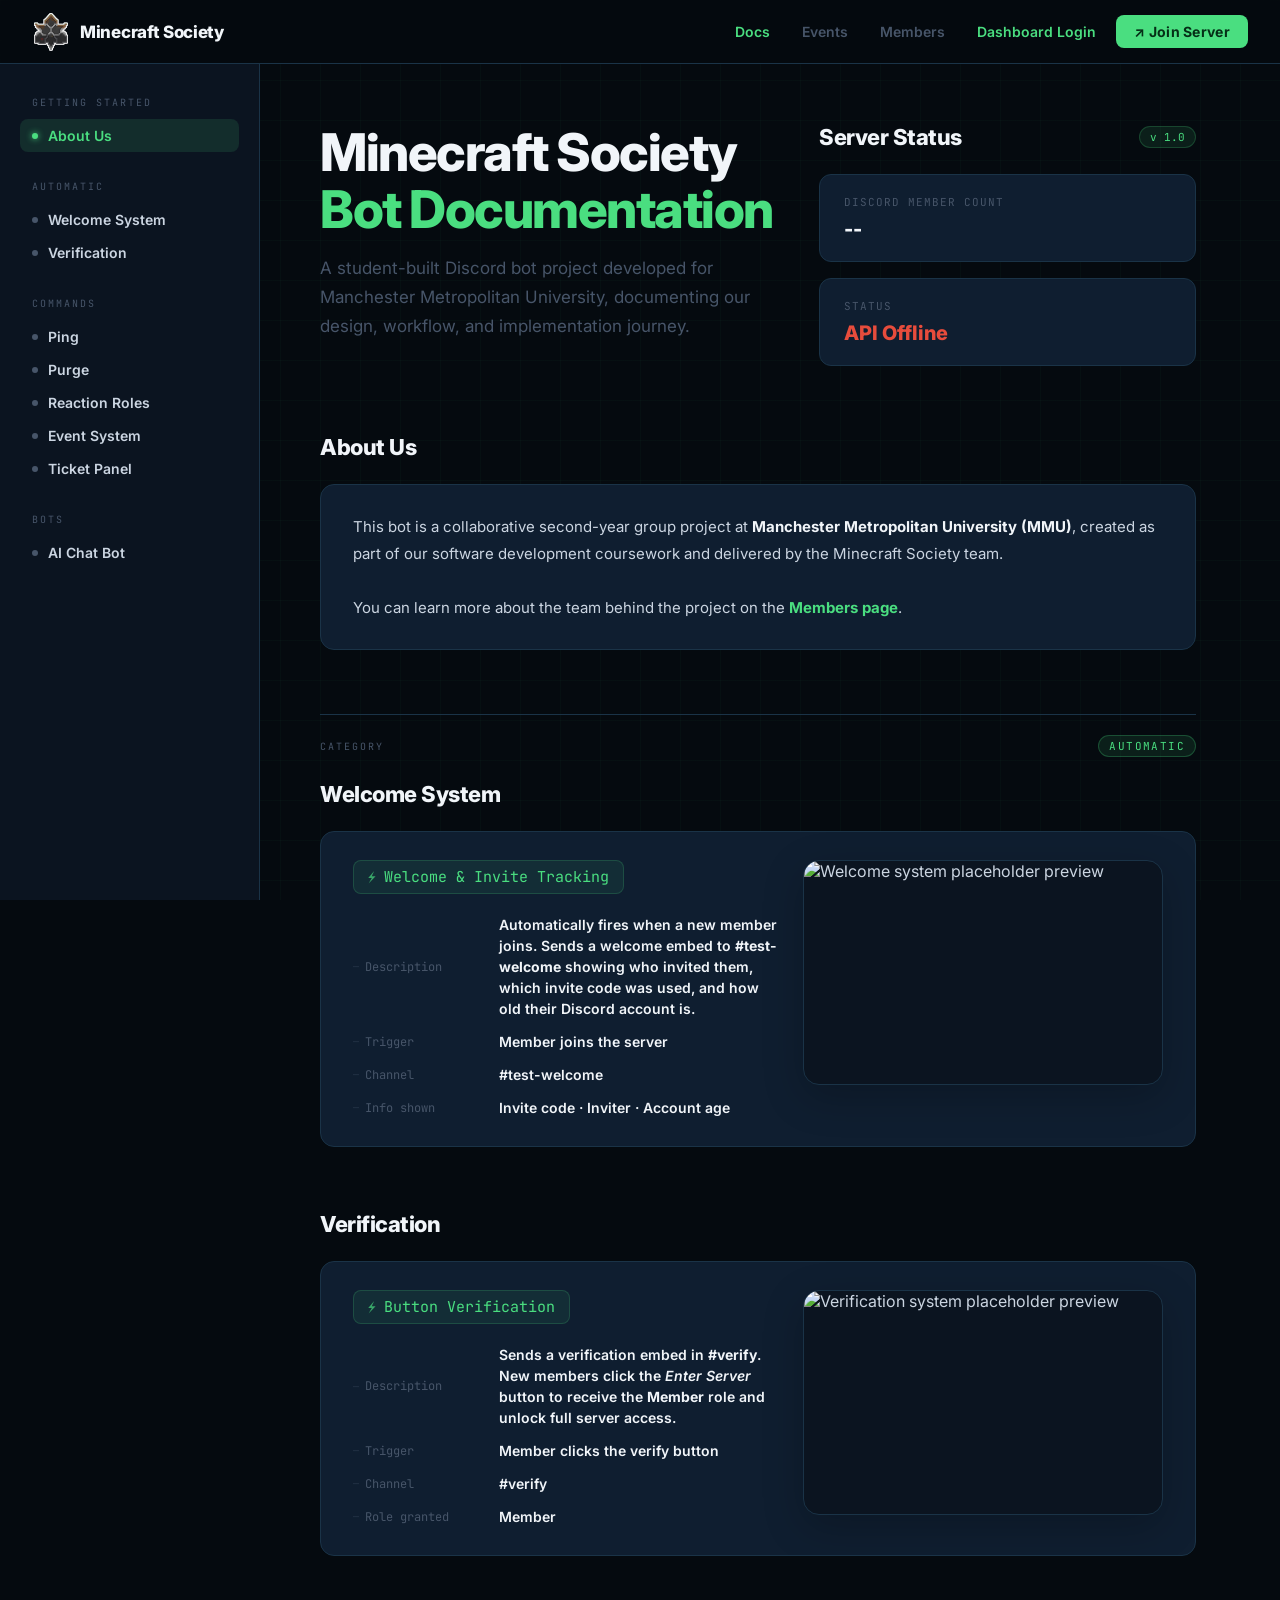
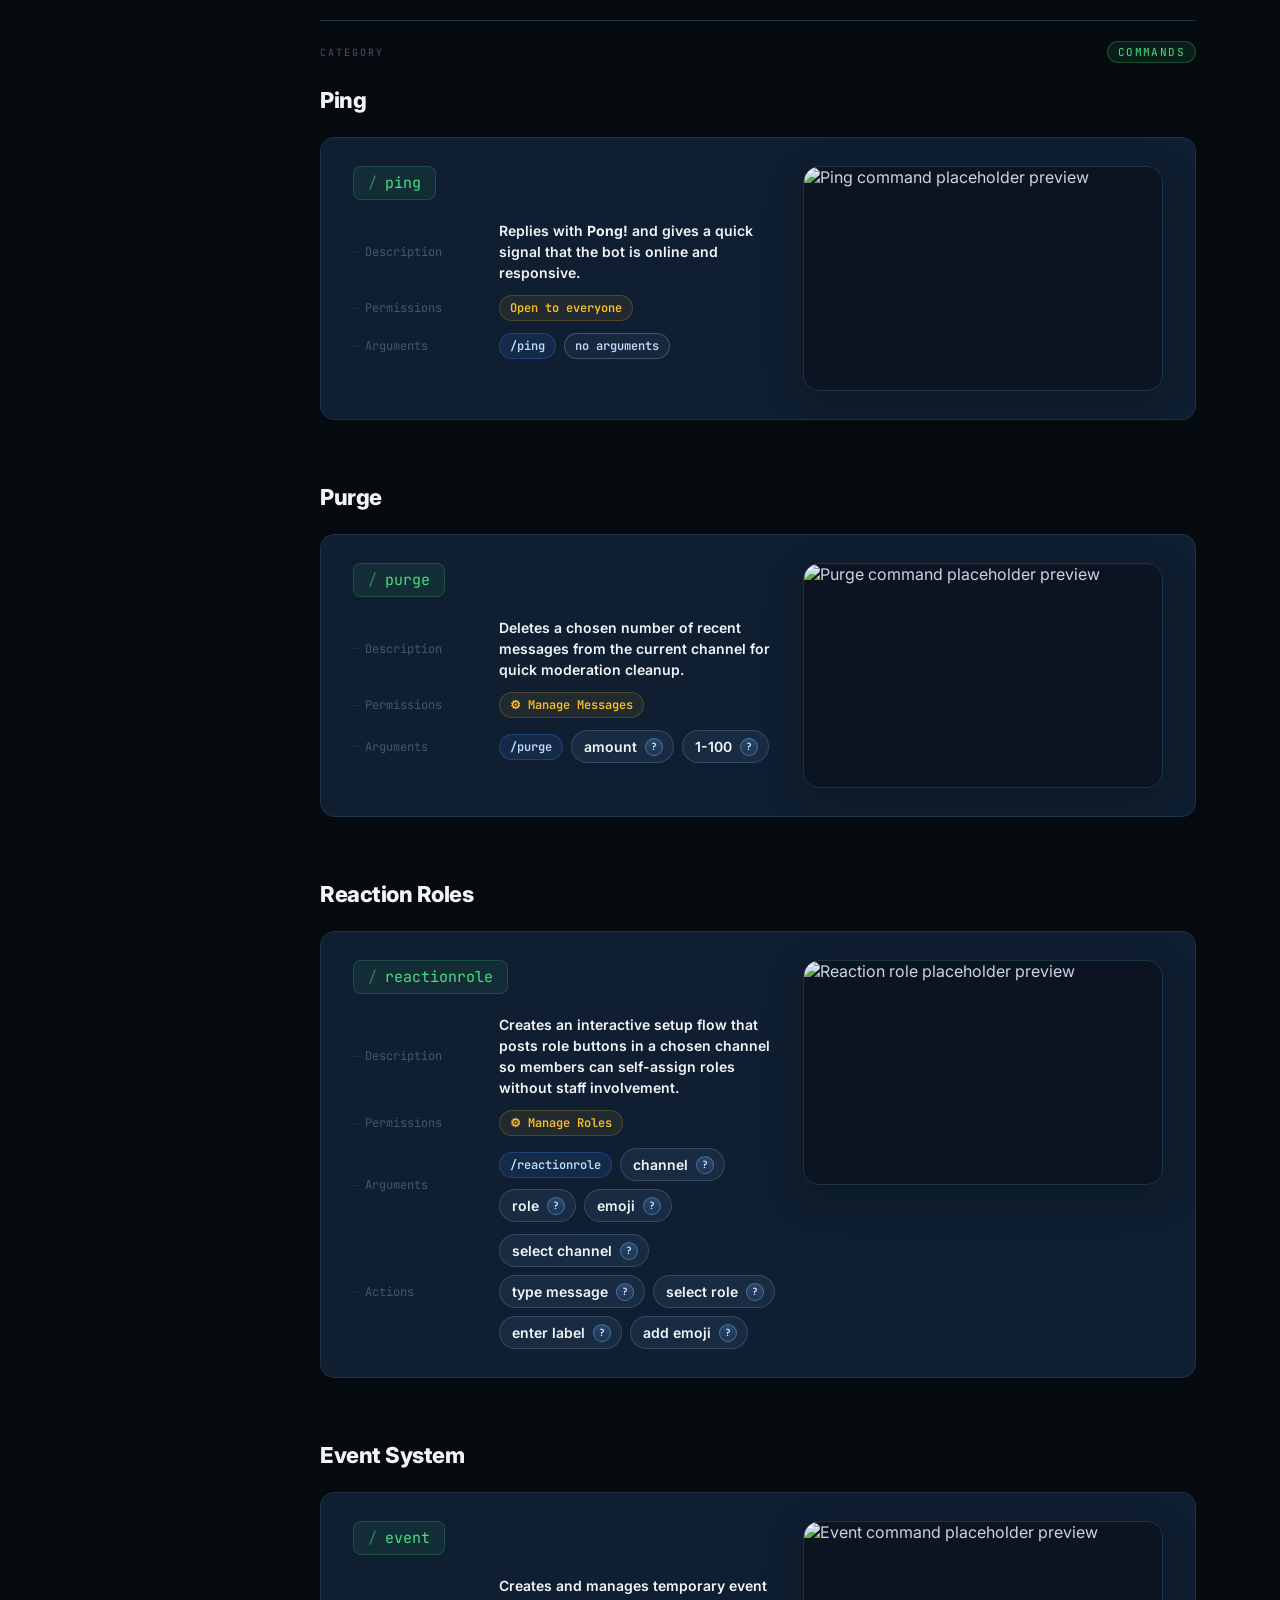
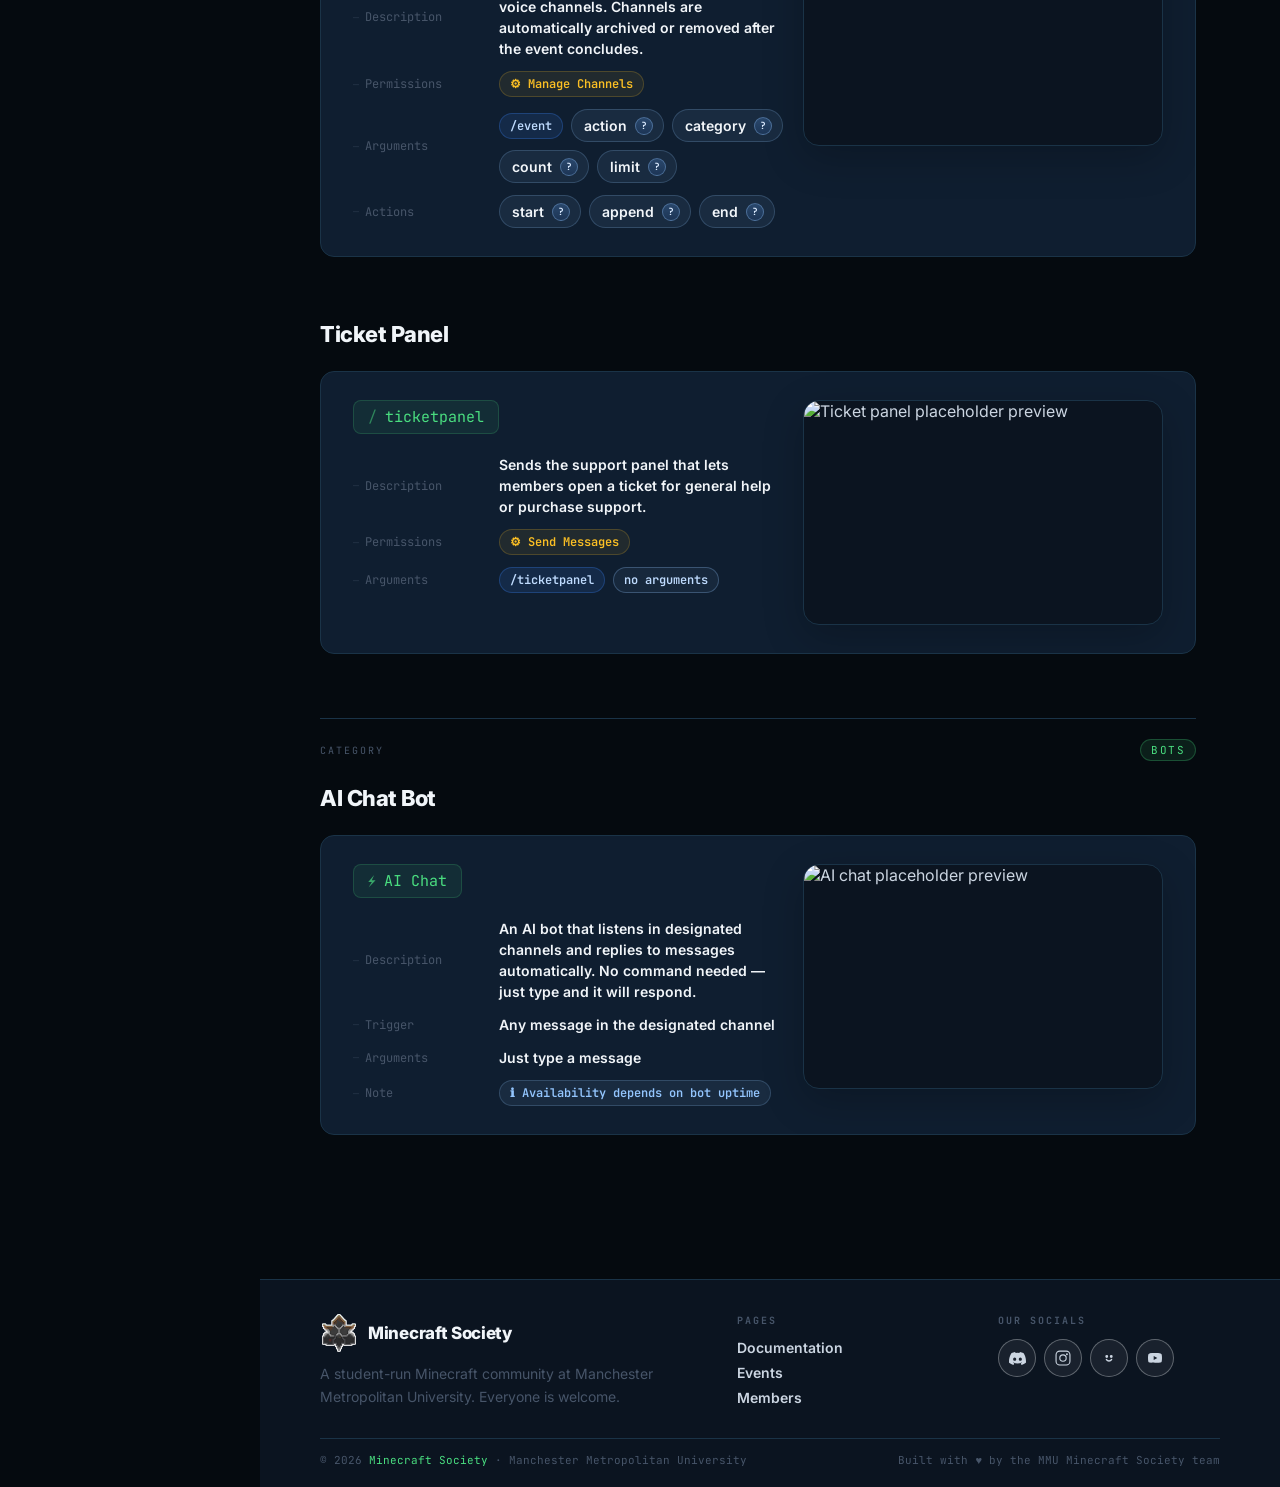
==== index.html @ 244959f3 "Removed Dashboard Variables card" ====
<!DOCTYPE html>
<html lang="en">
<head>
<meta charset="UTF-8">
<meta name="viewport" content="width=device-width, initial-scale=1.0">
<title>Minecraft Society Bot — Docs</title>

<!-- Open Graph (previews nicely when shared on Discord) -->
<meta property="og:title" content="Minecraft Society Bot — Docs">
<meta property="og:description" content="Advanced Discord bot for the MMU Minecraft Society — automating moderation, onboarding, and events.">
<meta property="og:type" content="website">
<meta property="og:url" content="https://mmuminecraftsociety.co.uk/">
<meta name="theme-color" content="#4ade80">

<!-- Favicon -->
<link rel="icon" href="/Inner.png">

<link rel="preconnect" href="https://fonts.googleapis.com">
<link rel="preconnect" href="https://fonts.gstatic.com" crossorigin>
<link href="https://fonts.googleapis.com/css2?family=Inter:wght@400;600;800&family=JetBrains+Mono:wght@400;700&display=swap" rel="stylesheet">
<link rel="stylesheet" href="styles/shared.css">

<style>
/* MAIN */
main {
  margin-left:var(--sidebar-w);
  width:calc(100vw - var(--sidebar-w) - 24px);
  padding:calc(var(--header-h) + 60px) 60px 80px;
  position:relative;
  z-index:1;
}

.top-showcase {
  display:grid;
  grid-template-columns:minmax(0, 1.45fr) minmax(360px, 1.15fr);
  gap:24px;
  align-items:start;
  margin-bottom:52px;
}

@media (min-width:769px) and (max-width:1275px) {
  .top-showcase {
    grid-template-columns:1fr;
    gap:20px;
  }

  .hero h1 {
    font-size:clamp(34px, 5vw, 46px);
  }
}

/* HERO */
.hero { margin-bottom:72px; animation:fadeUp .8s ease both; }

.top-showcase .hero {
  margin-bottom:0;
}

.hero-badge {
  display:inline-flex; align-items:center; gap:7px;
  background:rgba(74,222,128,.1);
  border:1px solid rgba(74,222,128,.25);
  border-radius:999px; padding:5px 14px;
  font-family:'JetBrains Mono', monospace;
  font-size:12px; color:var(--green); margin-bottom:20px;
}
.hero-badge::before {
  content:''; width:7px; height:7px; border-radius:50%;
  background:var(--green); box-shadow:0 0 8px var(--green);
  animation:pulse 2s infinite;
}

.hero h1 {
  font-size:clamp(32px,5vw,52px); font-weight:800;
  color:var(--white); line-height:1.1;
  letter-spacing:-1.5px; margin-bottom:16px;
}
.hero h1 span { color:var(--green); }
.hero p { font-size:17px; color:var(--muted); max-width:560px; line-height:1.7; }

/* SECTIONS */
section {
  opacity:0; transform:translateY(24px);
  transition:opacity .55s ease, transform .55s ease;
  margin-bottom:64px;
  scroll-margin-top:calc(var(--header-h) + 20px);
}
section.visible { opacity:1; transform:translateY(0); }

.overview-aside {
  margin-bottom:0;
}

.overview-aside .status-card {
  grid-template-columns:1fr;
}

.overview-aside .section-title {
  justify-content:space-between;
}

.section-title { display:flex; align-items:center; gap:12px; margin-bottom:24px; }
.section-title h2 { font-size:22px; font-weight:800; color:var(--white); letter-spacing:-.5px; }
.section-title .tag {
  font-family:'JetBrains Mono', monospace; font-size:11px;
  background:rgba(74,222,128,.1); color:var(--green);
  border:1px solid rgba(74,222,128,.2); padding:3px 10px; border-radius:999px;
}
.section-title .tag-auto {
  font-family:'JetBrains Mono', monospace; font-size:11px;
  background:rgba(147,197,253,.08); color:#93c5fd;
  border:1px solid rgba(147,197,253,.2); padding:3px 10px; border-radius:999px;
}

.command-media {
  width:100%;
}

.command-gif {
  display:block;
  width:100%;
  border-radius:16px;
  border:1px solid var(--border);
  background:var(--surface);
  aspect-ratio:16 / 10;
  object-fit:cover;
  box-shadow:0 12px 40px rgba(0,0,0,.22);
  -webkit-user-select:none;
  user-select:none;
  -webkit-user-drag:none;
}

.usage-pills {
  display:flex;
  flex-wrap:wrap;
  align-items:center;
  gap:8px;
}

.usage-item {
  display:inline-flex;
  align-items:center;
  gap:8px;
  position:relative;
  background:rgba(147,197,253,.08);
  border:1px solid rgba(147,197,253,.2);
  border-radius:999px;
  padding:5px 10px 5px 12px;
  cursor:pointer;
  user-select:none;
  transition:transform .2s ease, border-color .2s ease, background .2s ease, box-shadow .2s ease;
}

.usage-item::after {
  content:'?';
  width:18px;
  height:18px;
  border-radius:999px;
  background:linear-gradient(180deg, rgba(96,165,250,.24), rgba(59,130,246,.12));
  border:1px solid rgba(147,197,253,.36);
  color:#dbeafe;
  display:inline-flex;
  align-items:center;
  justify-content:center;
  font-family:'JetBrains Mono', monospace;
  font-size:10px;
  line-height:1;
  flex-shrink:0;
  transition:inherit;
}

.usage-pills .pill-blue {
  border-color:rgba(147,197,253,.28);
}

.usage-item:hover,
.usage-item:focus-visible,
.usage-item:focus-within {
  transform:translateY(-1px);
  border-color:rgba(191,219,254,.72);
  background:rgba(96,165,250,.12);
  box-shadow:0 8px 18px rgba(37,99,235,.12);
}

.usage-item-text {
  display:inline-flex;
  align-items:center;
  font-size:inherit;
}

.help-popover {
  display:none !important;
}

.usage-item.is-open::after {
  background:linear-gradient(180deg, rgba(96,165,250,.4), rgba(59,130,246,.2));
  border-color:rgba(191,219,254,.95);
  color:#ffffff;
}

.help-tooltip-overlay {
  position:fixed;
  inset:0;
  display:none;
  pointer-events:none;
  z-index:6000;
}

.help-tooltip-overlay.open {
  display:block;
}

.help-tooltip {
  position:fixed;
  min-width:220px;
  max-width:min(280px, 70vw);
  background:#091423;
  border:1px solid rgba(147,197,253,.22);
  border-radius:12px;
  padding:10px 12px;
  color:var(--text);
  font-size:12px;
  line-height:1.5;
  box-shadow:0 16px 40px rgba(0,0,0,.35);
  opacity:0;
  transform:translateY(8px) scale(.98);
  transition:opacity .18s ease, transform .18s ease;
  will-change:top, left, opacity, transform;
}

.help-tooltip.open {
  opacity:1;
  transform:translateY(0) scale(1);
}

.help-tooltip::before {
  content:'';
  position:absolute;
  top:-6px;
  left:18px;
  width:10px;
  height:10px;
  background:#091423;
  border-left:1px solid rgba(147,197,253,.22);
  border-top:1px solid rgba(147,197,253,.22);
  transform:rotate(45deg);
}

.image-overlay {
  position:fixed;
  inset:0;
  display:flex;
  align-items:center;
  justify-content:center;
  background:rgba(2,6,23,.78);
  backdrop-filter:blur(8px);
  z-index:5000;
  padding:24px;
  opacity:0;
  visibility:hidden;
  pointer-events:none;
  transition:opacity .24s ease, visibility 0s linear .24s;
}

.image-overlay.open {
  opacity:1;
  visibility:visible;
  pointer-events:auto;
  transition:opacity .24s ease;
}

.image-overlay-panel {
  position:relative;
  width:min(1100px, 100%);
  max-height:100%;
  padding:18px;
}

.image-overlay-img {
  width:100%;
  max-height:calc(100vh - 48px);
  object-fit:contain;
  border-radius:18px;
  box-shadow:0 24px 80px rgba(0,0,0,.6);
  background:#0b1420;
  border:1px solid rgba(148,163,184,.18);
  opacity:0;
  transform:translateY(12px) scale(.92);
  transition:transform .24s ease, opacity .24s ease;
  -webkit-user-select:none;
  user-select:none;
  -webkit-user-drag:none;
}

.image-overlay-img.ready {
  opacity:1;
  transform:translateY(0) scale(1);
}

.image-overlay-close {
  position:absolute;
  top:0;
  right:0;
  width:36px;
  height:36px;
  border-radius:999px;
  border:1px solid rgba(148,163,184,.25);
  background:#091423;
  color:var(--white);
  font-size:22px;
  line-height:1;
  cursor:pointer;
  box-shadow:0 12px 30px rgba(0,0,0,.45);
  z-index:2;
  transform:translate(50%, -50%);
  opacity:0;
  pointer-events:none;
  transition:opacity .16s ease;
}

.image-overlay.open .image-overlay-close {
  opacity:1;
  pointer-events:auto;
}

.image-overlay-close:hover {
  background:#0f1e30;
}

.usage-pills .pill-blue.command-root {
  background:rgba(59,130,246,.12);
  border-color:rgba(59,130,246,.28);
  color:#bfdbfe;
}

.usage-pills .pill-blue.command-note {
  background:rgba(147,197,253,.06);
  color:#bfdbfe;
}

.variable-grid {
  display:grid;
  grid-template-columns:repeat(auto-fit,minmax(180px,1fr));
  gap:16px;
}

.variable-card {
  background:var(--card);
  border:1px solid var(--border);
  border-radius:14px;
  padding:22px 24px;
}

.variable-card h3 {
  font-size:16px;
  color:var(--white);
  margin-bottom:12px;
}

.variable-card p {
  font-size:14px;
  color:var(--muted);
  line-height:1.7;
  margin-top:10px;
}

.content-category {
  margin:54px 0 24px;
  padding-top:20px;
  border-top:1px solid var(--border);
}

.content-category-row {
  display:flex;
  align-items:center;
  justify-content:space-between;
  gap:12px;
}

.content-category-label {
  font-family:'JetBrains Mono', monospace;
  font-size:10px;
  letter-spacing:2px;
  text-transform:uppercase;
  color:var(--muted);
}

.content-category-value {
  font-family:'JetBrains Mono', monospace;
  font-size:11px;
  letter-spacing:1.4px;
  text-transform:uppercase;
  color:var(--green);
  background:rgba(74,222,128,.1);
  border:1px solid rgba(74,222,128,.25);
  border-radius:999px;
  padding:3px 10px;
}

/* CARDS */
.command-box {
  background:var(--card); border:1px solid var(--border);
  border-radius:14px; padding:28px 32px; margin-bottom:16px;
  transition:border-color .25s, box-shadow .25s, transform .25s;
  position:relative; overflow:hidden;
}
.command-box.has-media {
  display:grid;
  grid-template-columns:minmax(0, 1fr) minmax(260px, 360px);
  gap:20px;
  align-items:start;
}
.command-box::before {
  content:''; position:absolute; top:0; left:0;
  width:3px; height:100%; background:var(--green);
  opacity:0; transition:opacity .25s;
}
.command-box:hover { border-color:rgba(74,222,128,.3); box-shadow:0 8px 40px rgba(74,222,128,.07); transform:translateY(-3px); }
.command-box:hover::before { opacity:1; }

@media (max-width:1200px) {
  .command-box.has-media { grid-template-columns:1fr; }
  .command-media { order:2; }
}

.command-header {
  display:inline-flex; align-items:center; gap:8px;
  font-family:'JetBrains Mono', monospace; font-size:15px;
  color:var(--green); background:rgba(74,222,128,.08);
  border:1px solid rgba(74,222,128,.18);
  border-radius:8px; padding:6px 14px; margin-bottom:20px;
}
.command-header::before { content:'/'; opacity:.5; }
.command-header.auto::before { content:'⚡'; font-style:normal; opacity:.7; font-size:13px; }

.property-grid { display:grid; grid-template-columns:130px 1fr; gap:12px 16px; }

.label {
  font-family:'JetBrains Mono', monospace; font-size:12px;
  color:var(--muted); display:flex; align-items:center; gap:6px;
}
.label::before { content:'—'; opacity:.4; font-size:10px; }
.value { font-size:14px; color:var(--white); font-weight:600; line-height:1.5; }

.command-arg-row {
  display:flex;
  align-items:center;
  justify-content:space-between;
  gap:12px;
  width:100%;
  flex-wrap:wrap;
}

.status-card { display:grid; grid-template-columns:repeat(auto-fit,minmax(180px,1fr)); gap:16px; margin-bottom:16px; }

.stat { background:var(--card); border:1px solid var(--border); border-radius:12px; padding:20px 24px; transition:border-color .25s; }
.stat:hover { border-color:rgba(74,222,128,.3); }
.stat-label { font-family:'JetBrains Mono', monospace; font-size:11px; color:var(--muted); text-transform:uppercase; letter-spacing:1px; margin-bottom:8px; }
.stat-value { font-size:20px; font-weight:800; color:var(--white); }
.stat-value.green { color:var(--green); }

.prose {
  font-size:15px; color:var(--text); line-height:1.8;
  max-width:680px; background:var(--card);
  border:1px solid var(--border); border-radius:14px; padding:28px 32px;
}
.prose strong { color:var(--white); }

.intro-prose {
  max-width:none;
  width:100%;
}

.pill {
  display:inline-flex; align-items:center; gap:5px;
  background:rgba(251,191,36,.08); border:1px solid rgba(251,191,36,.2);
  color:#fbbf24; border-radius:999px; padding:3px 10px;
  font-size:12px; font-family:'JetBrains Mono', monospace;
}

.pill-blue {
  display:inline-flex; align-items:center; gap:5px;
  background:rgba(147,197,253,.08); border:1px solid rgba(147,197,253,.2);
  color:#93c5fd; border-radius:999px; padding:3px 10px;
  font-size:12px; font-family:'JetBrains Mono', monospace;
}

/* ─── FOOTER ─────────────────────────────────────────────── */
footer {
  margin-left: var(--sidebar-w);
}

/* ANIMATIONS */
@keyframes fadeUp { from{opacity:0;transform:translateY(30px)} to{opacity:1;transform:translateY(0)} }
@keyframes pulse { 0%,100%{opacity:1} 50%{opacity:.4} }

::-webkit-scrollbar { width:6px; }
::-webkit-scrollbar-track { background:var(--bg); }
::-webkit-scrollbar-thumb { background:var(--border); border-radius:99px; }
::-webkit-scrollbar-thumb:hover { background:var(--muted); }

/* MOBILE */
@media (max-width:777px) {
  .top-showcase { grid-template-columns:1fr; gap:20px; margin-bottom:32px; }
  .sidebar { transform:translateX(-100%); display:flex; flex-direction:column; }
  .sidebar.open { transform:translateX(0); box-shadow:4px 0 40px rgba(0,0,0,.5); }
  .hamburger { display:flex; }
  nav a:not(.btn-invite) { display:none; }
  nav a.btn-invite { display:none; }
  main {
    margin-left:0;
    width:100%;
    max-width:none;
    padding:calc(var(--header-h) + 40px) 24px 60px;
  }
  footer { margin-left:0; }
  .property-grid { grid-template-columns:1fr; }
}

@media (max-width:423px) {
  .logo-icon { display:none; }
  .logo { gap:0; }
}
</style>
</head>
<body data-page="docs">

<div id="site-header"></div>

<!-- Mobile sidebar overlay -->
<div class="sidebar-overlay" id="sidebarOverlay"></div>

<div class="sidebar" id="sidebar">
  <div class="sidebar-section">
    <div class="sidebar-label">Getting Started</div>
    <a href="#aboutus" class="active"><span class="sidebar-dot"></span>About Us</a>
  </div>
  <div class="sidebar-section">
    <div class="sidebar-label">Automatic</div>
    <a href="#welcome"><span class="sidebar-dot"></span>Welcome System</a>
    <a href="#verification"><span class="sidebar-dot"></span>Verification</a>
  </div>
  <div class="sidebar-section">
    <div class="sidebar-label">Commands</div>
    <a href="#ping"><span class="sidebar-dot"></span>Ping</a>
    <a href="#purge"><span class="sidebar-dot"></span>Purge</a>
    <a href="#reactionrole"><span class="sidebar-dot"></span>Reaction Roles</a>
    <a href="#event"><span class="sidebar-dot"></span>Event System</a>
    <a href="#ticketpanel"><span class="sidebar-dot"></span>Ticket Panel</a>
  </div>
  <div class="sidebar-section">
    <div class="sidebar-label">Bots</div>
    <a href="#aichat"><span class="sidebar-dot"></span>AI Chat Bot</a>
  </div>
</div>

<main>
  <section id="aboutus">
    <div class="top-showcase">
      <div class="hero">
        <h1>Minecraft Society<br><span>Bot Documentation</span></h1>
        <p>A student-built Discord bot project developed for Manchester Metropolitan University, documenting our design, workflow, and implementation journey.</p>
      </div>

      <div class="overview-aside">
        <div class="section-title"><h2>Server Status</h2><span class="tag">v 1.0</span></div>
        <div class="status-card">
          <div class="stat">
            <div class="stat-label">Discord Member Count</div>
            <div class="stat-value" id="index-discord-members">--</div>
          </div>
          <div class="stat">
            <div class="stat-label">Status</div>
            <div class="stat-value" id="index-bot-status">--</div>
          </div>
        </div>
      </div>
    </div>
    <div class="section-title"><h2>About Us</h2></div>
    <div class="prose intro-prose">
      This bot is a collaborative second-year group project at <strong>Manchester Metropolitan University (MMU)</strong>, created as part of our software development coursework and delivered by the Minecraft Society team.
      <br><br>
      You can learn more about the team behind the project on the <a href="/members" style="color: var(--green); text-decoration: none; font-weight: 700;">Members page</a>.
    </div>
  </section>

  <div class="content-category">
    <div class="content-category-row">
      <div class="content-category-label">Category</div>
      <div class="content-category-value">Automatic</div>
    </div>
  </div>

  <section id="welcome">
    <div class="section-title"><h2>Welcome System</h2></div>
    <div class="command-box has-media">
      <div class="command-box-body">
        <div class="command-header auto">Welcome &amp; Invite Tracking</div>
        <div class="property-grid">
          <div class="label">Description</div><div class="value">Automatically fires when a new member joins. Sends a welcome embed to <strong>#test-welcome</strong> showing who invited them, which invite code was used, and how old their Discord account is.</div>
          <div class="label">Trigger</div><div class="value">Member joins the server</div>
          <div class="label">Channel</div><div class="value">#test-welcome</div>
          <div class="label">Info shown</div><div class="value">Invite code · Inviter · Account age</div>
        </div>
      </div>
      <div class="command-media">
        <img class="command-gif" src="https://picsum.photos/seed/welcome-system/640/420" alt="Welcome system placeholder preview">
      </div>
    </div>
  </section>

  <section id="verification">
    <div class="section-title"><h2>Verification</h2></div>
    <div class="command-box has-media">
      <div class="command-box-body">
        <div class="command-header auto">Button Verification</div>
        <div class="property-grid">
          <div class="label">Description</div><div class="value">Sends a verification embed in <strong>#verify</strong>. New members click the <em>Enter Server</em> button to receive the <strong>Member</strong> role and unlock full server access.</div>
          <div class="label">Trigger</div><div class="value">Member clicks the verify button</div>
          <div class="label">Channel</div><div class="value">#verify</div>
          <div class="label">Role granted</div><div class="value">Member</div>
        </div>
      </div>
      <div class="command-media">
        <img class="command-gif" src="https://picsum.photos/seed/verification-system/640/420" alt="Verification system placeholder preview">
      </div>
    </div>
  </section>

  <div class="content-category">
    <div class="content-category-row">
      <div class="content-category-label">Category</div>
      <div class="content-category-value">Commands</div>
    </div>
  </div>

  <section id="ping">
    <div class="section-title"><h2>Ping</h2></div>
    <div class="command-box has-media">
      <div class="command-box-body">
        <div class="command-header">ping</div>
        <div class="property-grid">
          <div class="label">Description</div><div class="value">Replies with <strong>Pong!</strong> and gives a quick signal that the bot is online and responsive.</div>
          <div class="label">Permissions</div><div class="value"><span class="pill">Open to everyone</span></div>
          <div class="label">Arguments</div>
          <div class="value">
            <div class="command-arg-row">
              <div class="usage-pills">
                <span class="pill-blue command-root">/ping</span>
                <span class="pill-blue command-note">no arguments</span>
              </div>
            </div>
          </div>
        </div>
      </div>
      <div class="command-media">
        <img class="command-gif" src="https://picsum.photos/seed/ping-command/640/420" alt="Ping command placeholder preview">
      </div>
    </div>
  </section>

  <section id="purge">
    <div class="section-title"><h2>Purge</h2></div>
    <div class="command-box has-media">
      <div class="command-box-body">
        <div class="command-header">purge</div>
        <div class="property-grid">
          <div class="label">Description</div><div class="value">Deletes a chosen number of recent messages from the current channel for quick moderation cleanup.</div>
          <div class="label">Permissions</div><div class="value"><span class="pill">⚙ Manage Messages</span></div>
          <div class="label">Arguments</div>
          <div class="value">
            <div class="command-arg-row">
              <div class="usage-pills">
                <span class="pill-blue command-root">/purge</span>
                <span class="usage-item" role="button" tabindex="0" onclick="toggleHelpHint(this)" onkeydown="if(event.key==='Enter'||event.key===' '){event.preventDefault();toggleHelpHint(this);}">amount<span class="help-popover" role="tooltip">Required amount of messages to delete.</span></span>
                <span class="usage-item command-note" role="button" tabindex="0" onclick="toggleHelpHint(this)" onkeydown="if(event.key==='Enter'||event.key===' '){event.preventDefault();toggleHelpHint(this);}">1-100<span class="help-popover" role="tooltip">Allowed range for the amount argument.</span></span>
              </div>
            </div>
          </div>
        </div>
      </div>
      <div class="command-media">
        <img class="command-gif" src="https://picsum.photos/seed/purge-command/640/420" alt="Purge command placeholder preview">
      </div>
    </div>
  </section>

  <section id="reactionrole">
    <div class="section-title"><h2>Reaction Roles</h2></div>
    <div class="command-box has-media">
      <div class="command-box-body">
        <div class="command-header">reactionrole</div>
        <div class="property-grid">
          <div class="label">Description</div><div class="value">Creates an interactive setup flow that posts role buttons in a chosen channel so members can self-assign roles without staff involvement.</div>
          <div class="label">Permissions</div><div class="value"><span class="pill">⚙ Manage Roles</span></div>
          <div class="label">Arguments</div>
          <div class="value">
            <div class="command-arg-row">
              <div class="usage-pills">
                <span class="pill-blue command-root">/reactionrole</span>
                <span class="usage-item" role="button" tabindex="0" onclick="toggleHelpHint(this)" onkeydown="if(event.key==='Enter'||event.key===' '){event.preventDefault();toggleHelpHint(this);}">channel<span class="help-popover" role="tooltip">Destination text channel for the button panel.</span></span>
                <span class="usage-item" role="button" tabindex="0" onclick="toggleHelpHint(this)" onkeydown="if(event.key==='Enter'||event.key===' '){event.preventDefault();toggleHelpHint(this);}">role<span class="help-popover" role="tooltip">Role assigned when a member clicks the button.</span></span>
                <span class="usage-item" role="button" tabindex="0" onclick="toggleHelpHint(this)" onkeydown="if(event.key==='Enter'||event.key===' '){event.preventDefault();toggleHelpHint(this);}">emoji<span class="help-popover" role="tooltip">Emoji shown on the role button.</span></span>
              </div>
            </div>
          </div>
          <div class="label">Actions</div>
          <div class="value">
            <div class="usage-pills">
              <span class="usage-item command-note" role="button" tabindex="0" onclick="toggleHelpHint(this)" onkeydown="if(event.key==='Enter'||event.key===' '){event.preventDefault();toggleHelpHint(this);}">select channel<span class="help-popover" role="tooltip">Pick the destination channel for the setup wizard.</span></span>
              <span class="usage-item command-note" role="button" tabindex="0" onclick="toggleHelpHint(this)" onkeydown="if(event.key==='Enter'||event.key===' '){event.preventDefault();toggleHelpHint(this);}">type message<span class="help-popover" role="tooltip">Enter the embed or panel message content.</span></span>
              <span class="usage-item command-note" role="button" tabindex="0" onclick="toggleHelpHint(this)" onkeydown="if(event.key==='Enter'||event.key===' '){event.preventDefault();toggleHelpHint(this);}">select role<span class="help-popover" role="tooltip">Choose the role the button will grant.</span></span>
              <span class="usage-item command-note" role="button" tabindex="0" onclick="toggleHelpHint(this)" onkeydown="if(event.key==='Enter'||event.key===' '){event.preventDefault();toggleHelpHint(this);}">enter label<span class="help-popover" role="tooltip">Set the text shown on the button.</span></span>
              <span class="usage-item command-note" role="button" tabindex="0" onclick="toggleHelpHint(this)" onkeydown="if(event.key==='Enter'||event.key===' '){event.preventDefault();toggleHelpHint(this);}">add emoji<span class="help-popover" role="tooltip">Add the emoji shown alongside the label.</span></span>
            </div>
          </div>
        </div>
      </div>
      <div class="command-media">
        <img class="command-gif" src="https://picsum.photos/seed/reactionrole-command/640/420" alt="Reaction role placeholder preview">
      </div>
    </div>
  </section>

  <section id="event">
    <div class="section-title"><h2>Event System</h2></div>
    <div class="command-box has-media">
      <div class="command-box-body">
        <div class="command-header">event</div>
        <div class="property-grid">
          <div class="label">Description</div><div class="value">Creates and manages temporary event voice channels. Channels are automatically archived or removed after the event concludes.</div>
          <div class="label">Permissions</div><div class="value"><span class="pill">⚙ Manage Channels</span></div>
          <div class="label">Arguments</div>
          <div class="value">
            <div class="command-arg-row">
              <div class="usage-pills">
                <span class="pill-blue command-root">/event</span>
                <span class="usage-item" role="button" tabindex="0" onclick="toggleHelpHint(this)" onkeydown="if(event.key==='Enter'||event.key===' '){event.preventDefault();toggleHelpHint(this);}">action<span class="help-popover" role="tooltip">Choose start, append, or end.</span></span>
                <span class="usage-item" role="button" tabindex="0" onclick="toggleHelpHint(this)" onkeydown="if(event.key==='Enter'||event.key===' '){event.preventDefault();toggleHelpHint(this);}">category<span class="help-popover" role="tooltip">Select the voice channel category.</span></span>
                <span class="usage-item" role="button" tabindex="0" onclick="toggleHelpHint(this)" onkeydown="if(event.key==='Enter'||event.key===' '){event.preventDefault();toggleHelpHint(this);}">count<span class="help-popover" role="tooltip">Set how many voice channels to create.</span></span>
                <span class="usage-item" role="button" tabindex="0" onclick="toggleHelpHint(this)" onkeydown="if(event.key==='Enter'||event.key===' '){event.preventDefault();toggleHelpHint(this);}">limit<span class="help-popover" role="tooltip">Optional user limit for appended channels.</span></span>
              </div>
            </div>
          </div>
          <div class="label">Actions</div>
          <div class="value">
            <div class="usage-pills">
              <span class="usage-item command-note" role="button" tabindex="0" onclick="toggleHelpHint(this)" onkeydown="if(event.key==='Enter'||event.key===' '){event.preventDefault();toggleHelpHint(this);}">start<span class="help-popover" role="tooltip">Create the initial event channels.</span></span>
              <span class="usage-item command-note" role="button" tabindex="0" onclick="toggleHelpHint(this)" onkeydown="if(event.key==='Enter'||event.key===' '){event.preventDefault();toggleHelpHint(this);}">append<span class="help-popover" role="tooltip">Add more event voice channels.</span></span>
              <span class="usage-item command-note" role="button" tabindex="0" onclick="toggleHelpHint(this)" onkeydown="if(event.key==='Enter'||event.key===' '){event.preventDefault();toggleHelpHint(this);}">end<span class="help-popover" role="tooltip">Delete event channels and stop the event.</span></span>
            </div>
          </div>
        </div>
      </div>
      <div class="command-media">
        <img class="command-gif" src="https://picsum.photos/seed/event-command/640/420" alt="Event command placeholder preview">
      </div>
    </div>
  </section>

  <section id="ticketpanel">
    <div class="section-title"><h2>Ticket Panel</h2></div>
    <div class="command-box has-media">
      <div class="command-box-body">
        <div class="command-header">ticketpanel</div>
        <div class="property-grid">
          <div class="label">Description</div><div class="value">Sends the support panel that lets members open a ticket for general help or purchase support.</div>
          <div class="label">Permissions</div><div class="value"><span class="pill">⚙ Send Messages</span></div>
          <div class="label">Arguments</div>
          <div class="value">
            <div class="command-arg-row">
              <div class="usage-pills">
                <span class="pill-blue command-root">/ticketpanel</span>
                <span class="pill-blue command-note">no arguments</span>
              </div>
            </div>
          </div>
        </div>
      </div>
      <div class="command-media">
        <img class="command-gif" src="https://picsum.photos/seed/ticketpanel-command/640/420" alt="Ticket panel placeholder preview">
      </div>
    </div>
  </section>

  <div class="content-category">
    <div class="content-category-row">
      <div class="content-category-label">Category</div>
      <div class="content-category-value">Bots</div>
    </div>
  </div>

  <section id="aichat">
    <div class="section-title"><h2>AI Chat Bot</h2></div>
    <div class="command-box has-media">
      <div class="command-box-body">
        <div class="command-header auto">AI Chat</div>
        <div class="property-grid">
          <div class="label">Description</div><div class="value">An AI bot that listens in designated channels and replies to messages automatically. No command needed — just type and it will respond.</div>
          <div class="label">Trigger</div><div class="value">Any message in the designated channel</div>
          <div class="label">Arguments</div><div class="value">Just type a message</div>
          <div class="label">Note</div><div class="value"><span class="pill-blue">ℹ Availability depends on bot uptime</span></div>
        </div>
      </div>
      <div class="command-media">
        <img class="command-gif" src="https://picsum.photos/seed/ai-chat-bot/640/420" alt="AI chat placeholder preview">
      </div>
    </div>
  </section>

</main>

<div class="image-overlay" id="imageOverlay" aria-hidden="true">
  <div class="image-overlay-panel" role="dialog" aria-modal="true" aria-label="Image preview">
    <button type="button" class="image-overlay-close" id="imageOverlayClose" aria-label="Close image preview">&times;</button>
    <img class="image-overlay-img" id="imageOverlayImg" alt="Expanded preview">
  </div>
</div>

<div class="help-tooltip-overlay" id="helpTooltipOverlay" aria-hidden="true">
  <div class="help-tooltip" id="helpTooltip" role="tooltip"></div>
</div>

<div id="site-footer"></div>

<script src="scripts/header-loader.js"></script>
<script src="scripts/footer-loader.js"></script>

<script>
// --- LIVE DISCORD STATS API ---
  const API_BASE = "https://api.mmuminecraftsociety.co.uk";

  async function fetchDiscordStats() {
    try {
        const res = await fetch(`${API_BASE}/discord-stats`);
        if (res.ok) {
            const data = await res.json();
            
            // Update Member Count
            const membersEl = document.getElementById('index-discord-members');
            if (membersEl) membersEl.innerText = data.memberCount;
            
            // Update Bot Status Text & Color
            const statusEl = document.getElementById('index-bot-status');
            if (statusEl) {
                if (data.botStatus === "online") {
                    statusEl.innerText = "● Online";
                    statusEl.style.color = "var(--green)";
                } else {
                    statusEl.innerText = "○ Offline";
                    statusEl.style.color = "#e74c3c"; // Red
                }
            }
        }
    } catch (e) {
        console.error("Failed to fetch Discord stats");
        const statusEl = document.getElementById('index-bot-status');
        if (statusEl) {
            statusEl.innerText = "API Offline";
            statusEl.style.color = "#e74c3c";
        }
    }
  }

  // Fetch instantly on page load
  document.addEventListener("DOMContentLoaded", fetchDiscordStats);
  
  // Fetch instantly when the user clicks back onto the tab
  window.addEventListener('focus', fetchDiscordStats);
</script>

<script>
  // Sidebar scroll highlight
  const sections = document.querySelectorAll('section');
  const observer = new IntersectionObserver(entries => {
    entries.forEach(e => { if (e.isIntersecting) e.target.classList.add('visible'); });
  }, { threshold: 0.1 });
  sections.forEach(s => observer.observe(s));

  const links = document.querySelectorAll('.sidebar a');
  const secObs = new IntersectionObserver(entries => {
    entries.forEach(e => {
      if (e.isIntersecting) {
        links.forEach(l => l.classList.remove('active'));
        const a = document.querySelector(`.sidebar a[href="#${e.target.id}"]`);
        if (a) a.classList.add('active');
      }
    });
  }, { rootMargin: '-30% 0px -60% 0px' });
  sections.forEach(s => { if (s.id) secObs.observe(s); });

  const helpTooltipOverlay = document.getElementById('helpTooltipOverlay');
  const helpTooltip = document.getElementById('helpTooltip');

  function closeHelpTooltip() {
    document.querySelectorAll('.usage-item.is-open').forEach(item => {
      item.classList.remove('is-open');
      item.setAttribute('aria-expanded', 'false');
    });
    if (helpTooltipOverlay) helpTooltipOverlay.classList.remove('open');
    if (helpTooltip) helpTooltip.classList.remove('open');
    if (helpTooltipOverlay) helpTooltipOverlay.setAttribute('aria-hidden', 'true');
  }

  function positionHelpTooltip(item) {
    if (!helpTooltip) return;
    const itemRect = item.getBoundingClientRect();
    const tooltipRect = helpTooltip.getBoundingClientRect();
    const gap = 12;
    let top = itemRect.bottom + gap;
    let left = itemRect.left;

    if (left + tooltipRect.width > window.innerWidth - 16) {
      left = Math.max(16, window.innerWidth - tooltipRect.width - 16);
    }

    if (top + tooltipRect.height > window.innerHeight - 16) {
      top = Math.max(16, itemRect.top - tooltipRect.height - gap);
    }

    helpTooltip.style.top = `${top}px`;
    helpTooltip.style.left = `${left}px`;
  }

  function toggleHelpHint(button) {
    const item = button.classList && button.classList.contains('usage-item') ? button : button.closest('.usage-item');
    if (!item) return;

    const isOpen = item.classList.contains('is-open');
    closeHelpTooltip();

    if (isOpen) {
      return;
    }

    item.classList.add('is-open');
    item.setAttribute('aria-expanded', 'true');

    const source = item.querySelector('.help-popover');
    if (!helpTooltip || !helpTooltipOverlay || !source) return;

    helpTooltip.textContent = source.textContent.trim();
    helpTooltipOverlay.classList.add('open');
    helpTooltipOverlay.setAttribute('aria-hidden', 'false');
    requestAnimationFrame(() => {
      helpTooltip.classList.add('open');
      positionHelpTooltip(item);
    });
  }

  document.addEventListener('click', event => {
    if (event.target.closest('.usage-item')) return;
    closeHelpTooltip();
  });

  window.addEventListener('resize', closeHelpTooltip);
  window.addEventListener('scroll', closeHelpTooltip, true);

  const imageOverlay = document.getElementById('imageOverlay');
  const imageOverlayImg = document.getElementById('imageOverlayImg');
  const imageOverlayClose = document.getElementById('imageOverlayClose');

  function openImageOverlay(src, alt) {
    if (!imageOverlay || !imageOverlayImg) return;
    imageOverlayImg.classList.remove('ready');
    imageOverlayImg.src = src;
    imageOverlayImg.alt = alt || 'Expanded preview';
    imageOverlayImg.setAttribute('draggable', 'false');
    imageOverlay.classList.add('open');
    imageOverlay.setAttribute('aria-hidden', 'false');
    document.body.style.overflow = 'hidden';
    requestAnimationFrame(() => {
      imageOverlayImg.classList.add('ready');
    });
  }

  function closeImageOverlay() {
    if (!imageOverlay || !imageOverlayImg) return;

    if (!imageOverlay.classList.contains('open')) {
      return;
    }

    imageOverlay.classList.remove('open');
    imageOverlay.setAttribute('aria-hidden', 'true');
    document.body.style.overflow = '';

    const clearOverlayImage = () => {
      if (!imageOverlay.classList.contains('open')) {
        imageOverlayImg.src = '';
        imageOverlayImg.classList.remove('ready');
      }
    };

    imageOverlay.addEventListener('transitionend', clearOverlayImage, { once: true });
    window.setTimeout(clearOverlayImage, 300);
  }

  document.querySelectorAll('.command-gif').forEach(img => {
    img.style.cursor = 'zoom-in';
    img.setAttribute('draggable', 'false');
    img.addEventListener('dragstart', event => event.preventDefault());
    img.addEventListener('click', () => openImageOverlay(img.src, img.alt));
  });

  if (imageOverlayImg) {
    imageOverlayImg.addEventListener('dragstart', event => event.preventDefault());
  }

  if (imageOverlay) {
    imageOverlay.addEventListener('click', event => {
      if (event.target === imageOverlay) closeImageOverlay();
    });
  }

  if (imageOverlayClose) {
    imageOverlayClose.addEventListener('click', closeImageOverlay);
  }

  document.addEventListener('keydown', event => {
    if (event.key === 'Escape') {
      closeImageOverlay();
    }
  });

  // Mobile hamburger — opens sidebar as drawer
  function initSidebarDrawer() {
    const hamburger = document.getElementById('hamburger');
    const sidebar   = document.getElementById('sidebar');
    const overlay   = document.getElementById('sidebarOverlay');

    if (!hamburger || !sidebar || !overlay || hamburger.dataset.bound === '1') {
      return;
    }

    function toggleSidebar(open) {
      hamburger.classList.toggle('open', open);
      sidebar.classList.toggle('open', open);
      overlay.classList.toggle('open', open);
      document.body.style.overflow = open ? 'hidden' : '';
    }

    hamburger.addEventListener('click', () => toggleSidebar(!sidebar.classList.contains('open')));
    overlay.addEventListener('click', () => toggleSidebar(false));

    // Close sidebar when a link is clicked on mobile
    sidebar.querySelectorAll('a').forEach(a => {
      a.addEventListener('click', () => {
        if (window.innerWidth <= 768) toggleSidebar(false);
      });
    });

    hamburger.dataset.bound = '1';
  }

  initSidebarDrawer();
  document.addEventListener('site-header:ready', initSidebarDrawer);
</script>
</body>
</html>
---- styles/shared.css ----
:root {
  --green: #4ade80;
  --bg: #050a0f;
  --surface: #0b1420;
  --card: #0f1e30;
  --border: #1a3347;
  --text: #cbd5e1;
  --muted: #475569;
  --white: #f1f5f9;
  --sidebar-w: 260px;
  --header-h: 64px;
}

*, *::before, *::after {
  margin: 0;
  padding: 0;
  box-sizing: border-box;
}

html {
  scroll-behavior: smooth;
}

body {
  background: var(--bg);
  color: var(--text);
  font-family: 'Inter', sans-serif;
  min-height: 100vh;
  overflow-x: hidden;
}

body::before {
  content: '';
  position: fixed;
  inset: 0;
  background-image:
    linear-gradient(rgba(74, 222, 128, 0.03) 1px, transparent 1px),
    linear-gradient(90deg, rgba(74, 222, 128, 0.03) 1px, transparent 1px);
  background-size: 40px 40px;
  pointer-events: none;
  z-index: 0;
}

header {
  position: fixed;
  top: 0;
  left: 0;
  right: 0;
  height: var(--header-h);
  background: rgba(5, 10, 15, 0.85);
  backdrop-filter: blur(16px);
  border-bottom: 1px solid var(--border);
  display: flex;
  align-items: center;
  justify-content: space-between;
  padding: 0 32px;
  z-index: 200;
}

.logo {
  display: flex;
  align-items: center;
  gap: 10px;
  font-weight: 800;
  font-size: 17px;
  color: var(--white);
  letter-spacing: -0.3px;
  text-decoration: none;
}

.logo-icon {
  width: 38px;
  height: 38px;
  border-radius: 6px;
  display: block;
  object-fit: contain;
}

nav {
  display: flex;
  align-items: center;
  gap: 8px;
}

nav a {
  color: var(--muted);
  text-decoration: none;
  font-size: 14px;
  font-weight: 600;
  padding: 6px 12px;
  border-radius: 8px;
  transition: color 0.2s, background 0.2s;
}

nav a:hover {
  color: var(--white);
  background: rgba(255, 255, 255, 0.05);
}

nav a.active {
  color: var(--green);
}

.btn-join,
.btn-invite {
  background: var(--green) !important;
  color: #052e16 !important;
  padding: 8px 18px !important;
  border-radius: 8px;
  font-weight: 700;
  letter-spacing: 0.3px;
  transition: all 0.2s !important;
}

.btn-join:hover,
.btn-invite:hover {
  background: transparent !important;
  color: var(--green) !important;
  box-shadow: inset 0 0 0 2px var(--green);
}

.hamburger {
  display: none;
  flex-direction: column;
  justify-content: center;
  gap: 5px;
  background: none;
  border: none;
  cursor: pointer;
  padding: 6px;
  border-radius: 8px;
  transition: background 0.2s;
}

.hamburger:hover { background: rgba(255, 255, 255, 0.06); }

.hamburger span {
  display: block;
  width: 22px;
  height: 2px;
  background: var(--white);
  border-radius: 2px;
  transition: transform 0.3s, opacity 0.3s;
}

.hamburger.open span:nth-child(1) { transform: translateY(7px) rotate(45deg); }
.hamburger.open span:nth-child(2) { opacity: 0; }
.hamburger.open span:nth-child(3) { transform: translateY(-7px) rotate(-45deg); }

.sidebar-overlay {
  display: none;
  position: fixed;
  inset: 0;
  background: rgba(0, 0, 0, 0.6);
  z-index: 90;
  backdrop-filter: blur(2px);
}

.sidebar-overlay.open { display: block; }

.sidebar {
  position: fixed;
  top: var(--header-h);
  left: 0;
  width: var(--sidebar-w);
  height: calc(100vh - var(--header-h));
  background: var(--surface);
  border-right: 1px solid var(--border);
  padding: 32px 20px;
  overflow-y: auto;
  z-index: 100;
  transition: transform 0.3s ease;
}

.sidebar-section { margin-bottom: 28px; }

.sidebar-label {
  font-family: 'JetBrains Mono', monospace;
  font-size: 10px;
  letter-spacing: 2px;
  color: var(--muted);
  text-transform: uppercase;
  margin-bottom: 10px;
  padding-left: 12px;
}

.sidebar a,
.nav-tab {
  display: flex;
  align-items: center;
  gap: 10px;
  padding: 8px 12px;
  border-radius: 8px;
  color: var(--text);
  text-decoration: none;
  font-size: 14px;
  font-weight: 600;
  transition: all 0.2s;
}

.nav-tab {
  margin-bottom: 4px;
  cursor: pointer;
  border: none;
  background: transparent;
  width: 100%;
  text-align: left;
}

.sidebar a:hover,
.nav-tab:hover {
  background: rgba(74, 222, 128, 0.07);
  color: var(--green);
  padding-left: 16px;
}

.sidebar a.active,
.nav-tab.active {
  background: rgba(74, 222, 128, 0.12);
  color: var(--green);
}

.sidebar-dot {
  width: 6px;
  height: 6px;
  border-radius: 50%;
  background: var(--muted);
  flex-shrink: 0;
  transition: background 0.2s;
}

.sidebar a:hover .sidebar-dot,
.sidebar a.active .sidebar-dot,
.nav-tab:hover .sidebar-dot,
.nav-tab.active .sidebar-dot {
  background: var(--green);
  box-shadow: 0 0 6px var(--green);
}

main {
  position: relative;
  z-index: 1;
}

.section-title {
  display: flex;
  align-items: center;
  gap: 12px;
  margin-bottom: 24px;
}

.section-title h2 {
  font-size: 22px;
  font-weight: 800;
  color: var(--white);
  letter-spacing: -0.5px;
}

.tag,
.section-title .tag,
.section-title .tag-auto {
  font-family: 'JetBrains Mono', monospace;
  font-size: 11px;
  border-radius: 999px;
  padding: 3px 10px;
}

.tag,
.section-title .tag {
  background: rgba(74, 222, 128, 0.1);
  color: var(--green);
  border: 1px solid rgba(74, 222, 128, 0.2);
}

.section-title .tag-auto {
  background: rgba(147, 197, 253, 0.08);
  color: #93c5fd;
  border: 1px solid rgba(147, 197, 253, 0.2);
}

.command-box {
  background: var(--card);
  border: 1px solid var(--border);
  border-radius: 14px;
  padding: 28px 32px;
  margin-bottom: 16px;
  transition: border-color 0.25s, box-shadow 0.25s, transform 0.25s;
  position: relative;
  overflow: hidden;
}

.command-box::before {
  content: '';
  position: absolute;
  top: 0;
  left: 0;
  width: 3px;
  height: 100%;
  background: var(--green);
  opacity: 0;
  transition: opacity 0.25s;
}

.command-box:hover {
  border-color: rgba(74, 222, 128, 0.3);
  box-shadow: 0 8px 40px rgba(74, 222, 128, 0.07);
  transform: translateY(-3px);
}

.command-box:hover::before { opacity: 1; }

.pill {
  display: inline-flex;
  align-items: center;
  gap: 5px;
  background: rgba(251, 191, 36, 0.08);
  border: 1px solid rgba(251, 191, 36, 0.2);
  color: #fbbf24;
  border-radius: 999px;
  padding: 3px 10px;
  font-size: 12px;
  font-family: 'JetBrains Mono', monospace;
}

footer {
  border-top: 1px solid var(--border);
  background: var(--surface);
  position: relative;
  z-index: 1;
}

.footer-inner { padding: 34px 60px 20px; }

.footer-top {
  display: grid;
  grid-template-columns: 1.7fr 1fr 1fr;
  gap: 40px;
  margin-bottom: 18px;
}

.footer-brand .logo { margin-bottom: 10px; }

.footer-brand p {
  font-size: 14px;
  color: var(--muted);
  line-height: 1.65;
  max-width: 460px;
  margin-bottom: 12px;
}

.social-list {
  display: flex;
  align-items: center;
  gap: 8px;
  flex-wrap: wrap;
}

.social-icon {
  width: 38px;
  height: 38px;
  position: relative;
  border-radius: 50%;
  border: 1px solid rgba(241, 245, 249, 0.32);
  background: rgba(241, 245, 249, 0.06);
  color: var(--white);
  display: inline-flex;
  align-items: center;
  justify-content: center;
  line-height: 0;
  padding: 0;
  text-decoration: none;
  transition: background 0.2s, border-color 0.2s, transform 0.2s;
}

.social-icon svg {
  position: absolute;
  inset: 0;
  margin: auto;
  width: 18px;
  height: 18px;
  display: block;
  flex-shrink: 0;
}

.social-icon.discord svg {
  width: 17px;
  height: 17px;
}

.social-icon.youtube svg {
  width: 20px;
  height: 14px;
}

.social-icon:hover {
  background: rgba(241, 245, 249, 0.14);
  border-color: rgba(241, 245, 249, 0.62);
  transform: translateY(-1px);
}

.footer-col h4 {
  font-family: 'JetBrains Mono', monospace;
  font-size: 10px;
  letter-spacing: 2px;
  text-transform: uppercase;
  color: var(--muted);
  margin-bottom: 12px;
}

.footer-col a {
  display: block;
  color: var(--text);
  text-decoration: none;
  font-size: 14px;
  font-weight: 600;
  margin-bottom: 8px;
  transition: color 0.2s;
}

.footer-col a:hover { color: var(--green); }

.footer-bottom {
  border-top: 1px solid var(--border);
  padding-top: 14px;
  display: flex;
  align-items: center;
  justify-content: space-between;
  flex-wrap: wrap;
  gap: 10px;
}

.footer-bottom p {
  font-family: 'JetBrains Mono', monospace;
  font-size: 11px;
  color: var(--muted);
}

.footer-bottom span { color: var(--green); }

::-webkit-scrollbar { width: 6px; }
::-webkit-scrollbar-track { background: var(--bg); }
::-webkit-scrollbar-thumb { background: var(--border); border-radius: 99px; }
::-webkit-scrollbar-thumb:hover { background: var(--muted); }

@media (max-width: 768px) {
  .sidebar {
    transform: translateX(-100%);
    display: flex;
    flex-direction: column;
  }

  .sidebar.open {
    transform: translateX(0);
    box-shadow: 4px 0 40px rgba(0, 0, 0, 0.5);
  }

  .hamburger { display: flex; }
  nav a:not(.btn-invite):not(.btn-join) { display: none; }

  main {
    margin-left: 0;
    padding: calc(var(--header-h) + 40px) 24px 60px;
  }

  footer { margin-left: 0; }
  .footer-inner { padding: 24px 24px 16px; }
  .footer-top { grid-template-columns: 1fr; gap: 18px; }
}
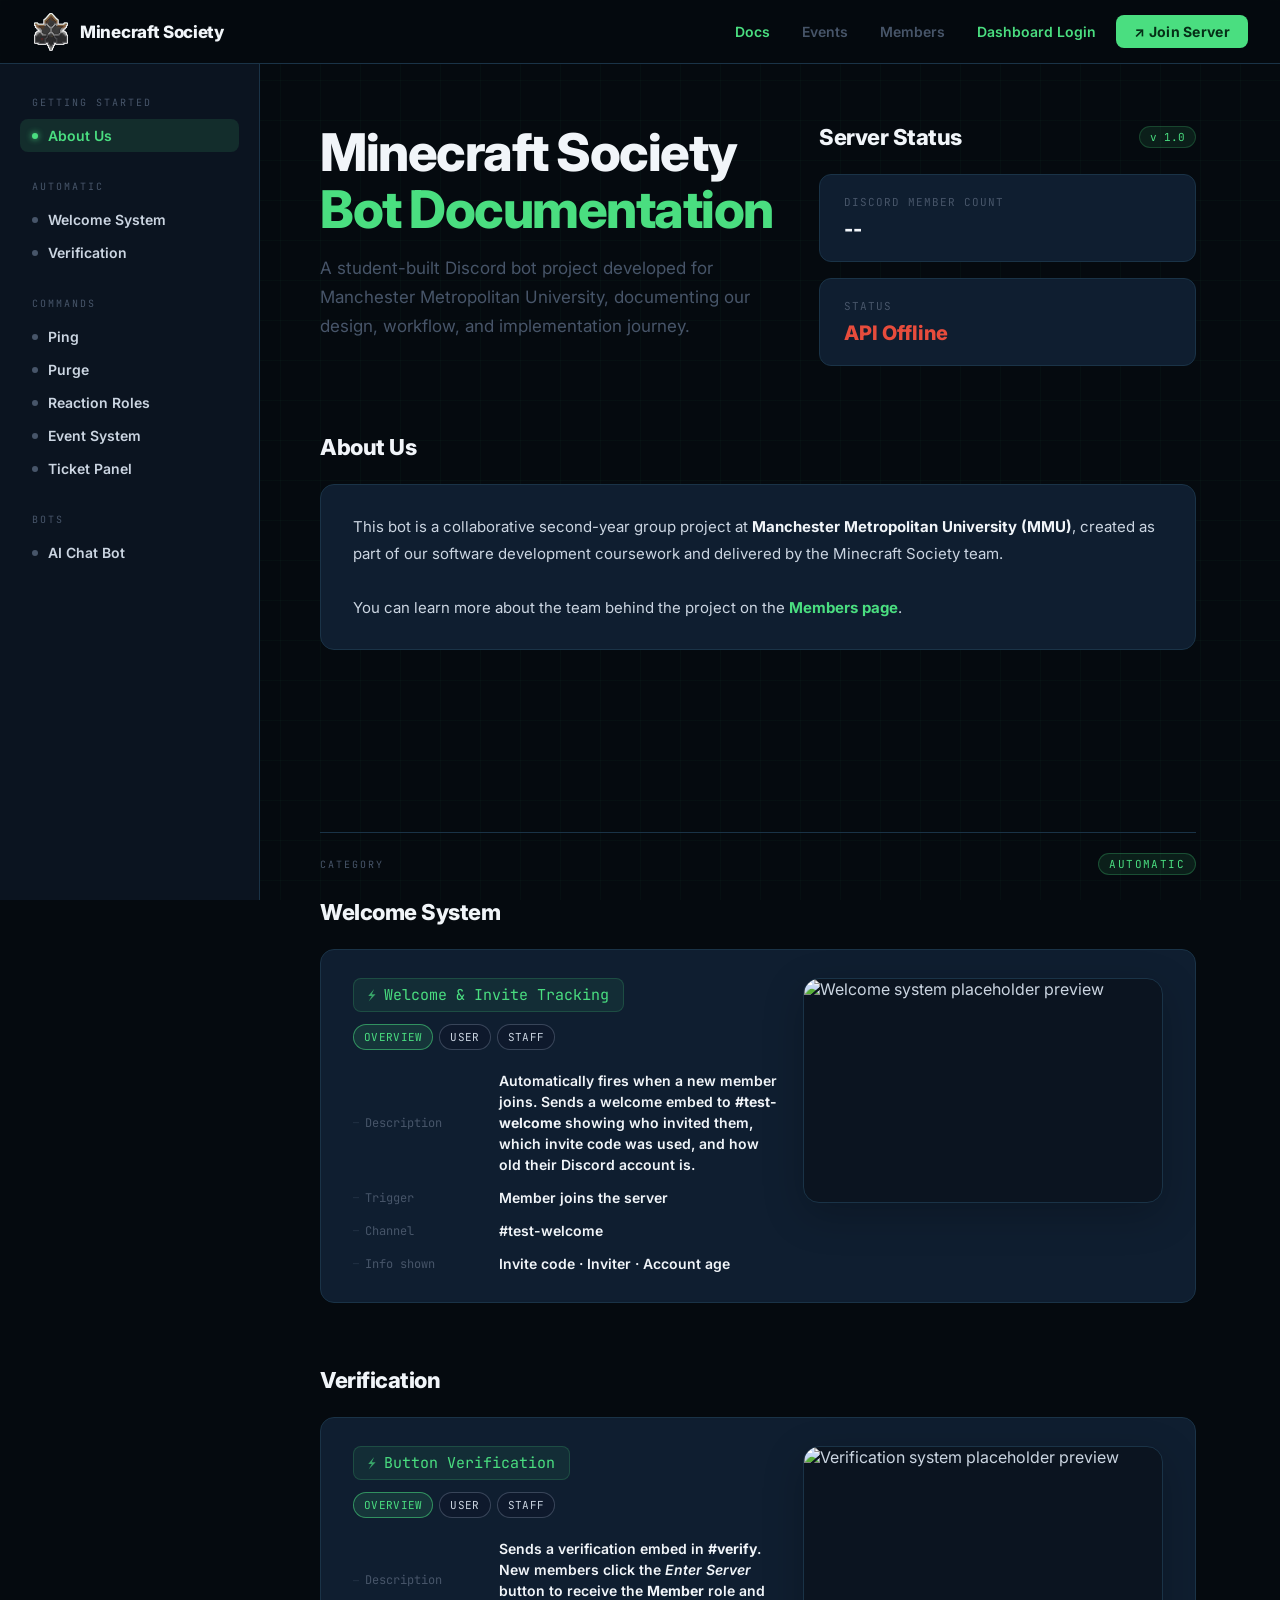
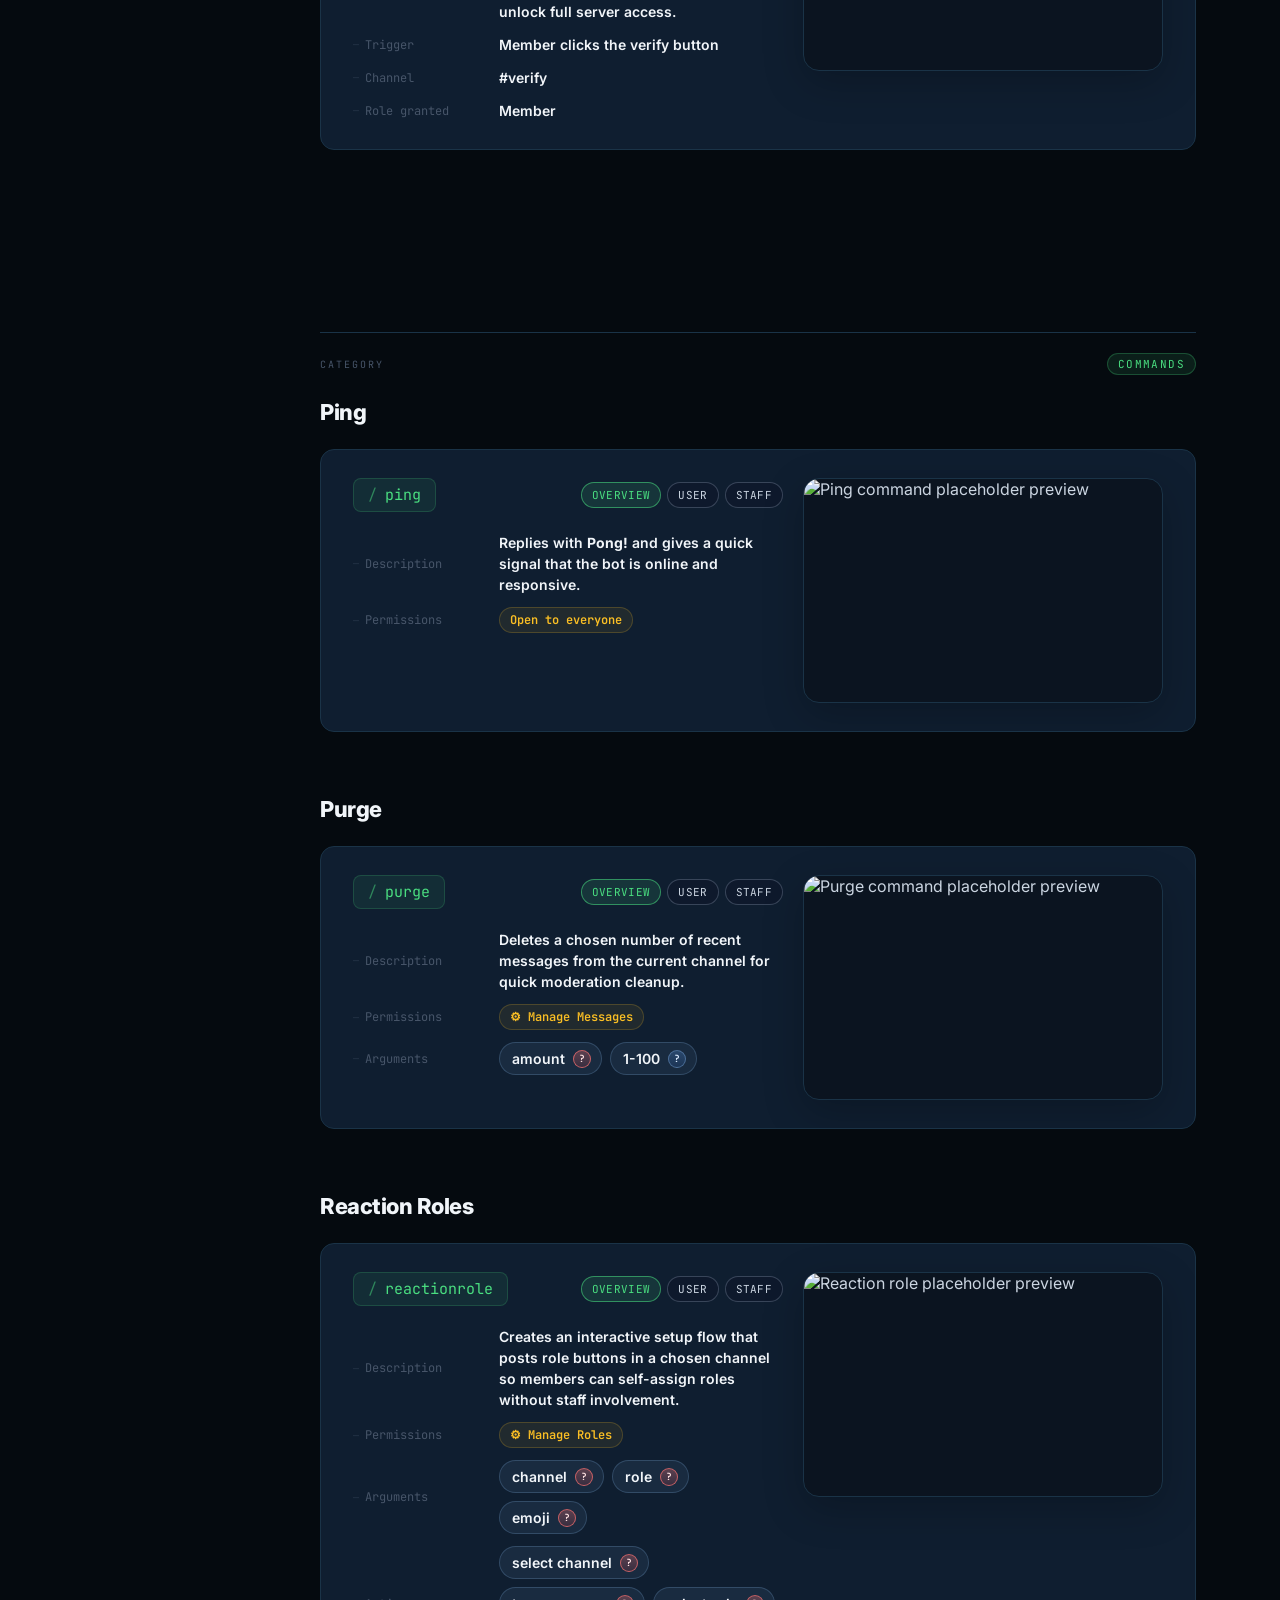
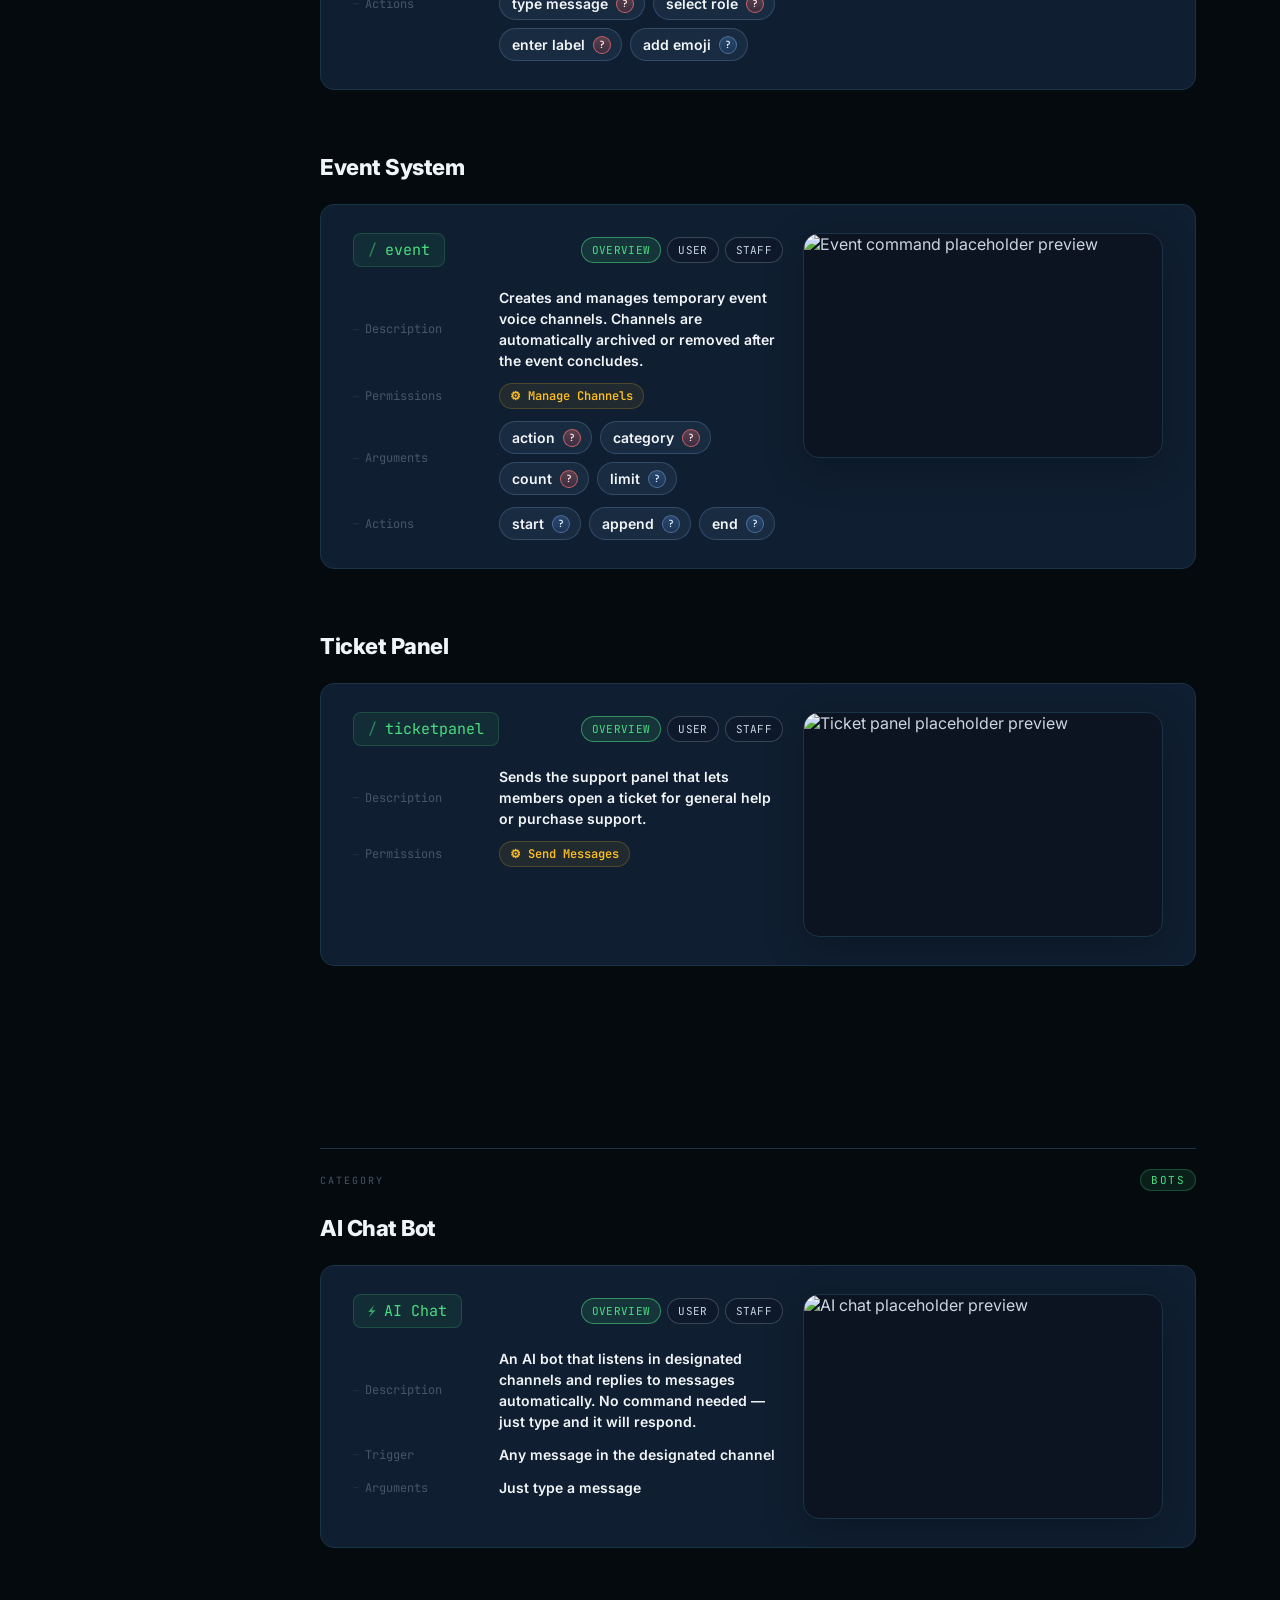
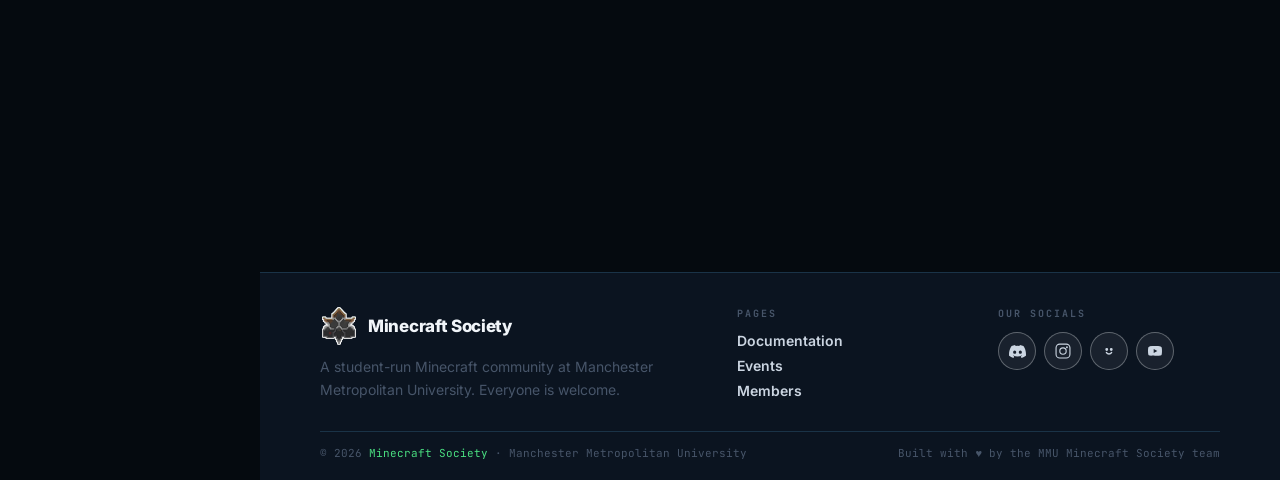
==== commit ad44045b: "Added spacers, roles + warning colours to index.html" ====
--- a/index.html
+++ b/index.html
@@ -182,6 +182,18 @@
   box-shadow:0 8px 18px rgba(37,99,235,.12);
 }
 
+.usage-item.is-required::after {
+  background:linear-gradient(180deg, rgba(248,113,113,.3), rgba(239,68,68,.15));
+  border-color:rgba(248,113,113,.72);
+  color:#fee2e2;
+}
+
+.usage-item.is-required.is-open::after {
+  background:linear-gradient(180deg, rgba(248,113,113,.45), rgba(239,68,68,.25));
+  border-color:rgba(254,202,202,.9);
+  color:#ffffff;
+}
+
 .usage-item-text {
   display:inline-flex;
   align-items:center;
@@ -244,6 +256,13 @@
   border-left:1px solid rgba(147,197,253,.22);
   border-top:1px solid rgba(147,197,253,.22);
   transform:rotate(45deg);
+}
+
+.help-tooltip .required-text {
+  color:#f87171;
+  font-weight:700;
+  display:block;
+  margin-bottom:2px;
 }
 
 .image-overlay {
@@ -370,6 +389,10 @@
   border-top:1px solid var(--border);
 }
 
+.content-category-spacer {
+  margin-top:182px;
+}
+
 .content-category-row {
   display:flex;
   align-items:center;
@@ -430,6 +453,49 @@
   border:1px solid rgba(74,222,128,.18);
   border-radius:8px; padding:6px 14px; margin-bottom:20px;
 }
+.command-toolbar {
+  display:flex;
+  align-items:center;
+  justify-content:space-between;
+  gap:12px;
+  flex-wrap:wrap;
+  margin-bottom:20px;
+}
+
+.command-toolbar .command-header {
+  margin-bottom:0;
+}
+
+.role-switch {
+  display:inline-flex;
+  align-items:center;
+  gap:6px;
+}
+
+.role-btn {
+  border:1px solid rgba(148,163,184,.32);
+  background:rgba(15,23,42,.55);
+  color:#cbd5e1;
+  border-radius:999px;
+  padding:5px 10px;
+  font-family:'JetBrains Mono', monospace;
+  font-size:11px;
+  letter-spacing:.3px;
+  text-transform:uppercase;
+  cursor:pointer;
+  transition:all .2s ease;
+}
+
+.role-btn:hover {
+  border-color:rgba(96,165,250,.65);
+  color:#dbeafe;
+}
+
+.role-btn.active {
+  border-color:rgba(74,222,128,.55);
+  background:rgba(74,222,128,.12);
+  color:var(--green);
+}
 .command-header::before { content:'/'; opacity:.5; }
 .command-header.auto::before { content:'⚡'; font-style:normal; opacity:.7; font-size:13px; }
 
@@ -483,6 +549,10 @@
   background:rgba(147,197,253,.08); border:1px solid rgba(147,197,253,.2);
   color:#93c5fd; border-radius:999px; padding:3px 10px;
   font-size:12px; font-family:'JetBrains Mono', monospace;
+}
+
+.footer-scroll-buffer {
+  height:clamp(120px, 20vh, 220px);
 }
 
 /* ─── FOOTER ─────────────────────────────────────────────── */
@@ -584,7 +654,7 @@
     </div>
   </section>
 
-  <div class="content-category">
+  <div class="content-category content-category-spacer">
     <div class="content-category-row">
       <div class="content-category-label">Category</div>
       <div class="content-category-value">Automatic</div>
@@ -627,7 +697,7 @@
     </div>
   </section>
 
-  <div class="content-category">
+  <div class="content-category content-category-spacer">
     <div class="content-category-row">
       <div class="content-category-label">Category</div>
       <div class="content-category-value">Commands</div>
@@ -642,15 +712,6 @@
         <div class="property-grid">
           <div class="label">Description</div><div class="value">Replies with <strong>Pong!</strong> and gives a quick signal that the bot is online and responsive.</div>
           <div class="label">Permissions</div><div class="value"><span class="pill">Open to everyone</span></div>
-          <div class="label">Arguments</div>
-          <div class="value">
-            <div class="command-arg-row">
-              <div class="usage-pills">
-                <span class="pill-blue command-root">/ping</span>
-                <span class="pill-blue command-note">no arguments</span>
-              </div>
-            </div>
-          </div>
         </div>
       </div>
       <div class="command-media">
@@ -671,8 +732,7 @@
           <div class="value">
             <div class="command-arg-row">
               <div class="usage-pills">
-                <span class="pill-blue command-root">/purge</span>
-                <span class="usage-item" role="button" tabindex="0" onclick="toggleHelpHint(this)" onkeydown="if(event.key==='Enter'||event.key===' '){event.preventDefault();toggleHelpHint(this);}">amount<span class="help-popover" role="tooltip">Required amount of messages to delete.</span></span>
+                <span class="usage-item is-required" role="button" tabindex="0" onclick="toggleHelpHint(this)" onkeydown="if(event.key==='Enter'||event.key===' '){event.preventDefault();toggleHelpHint(this);}">amount<span class="help-popover" role="tooltip"><span class="required-text">Required</span>Amount of messages to delete.</span></span>
                 <span class="usage-item command-note" role="button" tabindex="0" onclick="toggleHelpHint(this)" onkeydown="if(event.key==='Enter'||event.key===' '){event.preventDefault();toggleHelpHint(this);}">1-100<span class="help-popover" role="tooltip">Allowed range for the amount argument.</span></span>
               </div>
             </div>
@@ -697,20 +757,19 @@
           <div class="value">
             <div class="command-arg-row">
               <div class="usage-pills">
-                <span class="pill-blue command-root">/reactionrole</span>
-                <span class="usage-item" role="button" tabindex="0" onclick="toggleHelpHint(this)" onkeydown="if(event.key==='Enter'||event.key===' '){event.preventDefault();toggleHelpHint(this);}">channel<span class="help-popover" role="tooltip">Destination text channel for the button panel.</span></span>
-                <span class="usage-item" role="button" tabindex="0" onclick="toggleHelpHint(this)" onkeydown="if(event.key==='Enter'||event.key===' '){event.preventDefault();toggleHelpHint(this);}">role<span class="help-popover" role="tooltip">Role assigned when a member clicks the button.</span></span>
-                <span class="usage-item" role="button" tabindex="0" onclick="toggleHelpHint(this)" onkeydown="if(event.key==='Enter'||event.key===' '){event.preventDefault();toggleHelpHint(this);}">emoji<span class="help-popover" role="tooltip">Emoji shown on the role button.</span></span>
+                <span class="usage-item is-required" role="button" tabindex="0" onclick="toggleHelpHint(this)" onkeydown="if(event.key==='Enter'||event.key===' '){event.preventDefault();toggleHelpHint(this);}">channel<span class="help-popover" role="tooltip"><span class="required-text">Required</span>Destination text channel for the button panel.</span></span>
+                <span class="usage-item is-required" role="button" tabindex="0" onclick="toggleHelpHint(this)" onkeydown="if(event.key==='Enter'||event.key===' '){event.preventDefault();toggleHelpHint(this);}">role<span class="help-popover" role="tooltip"><span class="required-text">Required</span>Role assigned when a member clicks the button.</span></span>
+                <span class="usage-item is-required" role="button" tabindex="0" onclick="toggleHelpHint(this)" onkeydown="if(event.key==='Enter'||event.key===' '){event.preventDefault();toggleHelpHint(this);}">emoji<span class="help-popover" role="tooltip"><span class="required-text">Required</span>Emoji shown on the role button.</span></span>
               </div>
             </div>
           </div>
           <div class="label">Actions</div>
           <div class="value">
             <div class="usage-pills">
-              <span class="usage-item command-note" role="button" tabindex="0" onclick="toggleHelpHint(this)" onkeydown="if(event.key==='Enter'||event.key===' '){event.preventDefault();toggleHelpHint(this);}">select channel<span class="help-popover" role="tooltip">Pick the destination channel for the setup wizard.</span></span>
-              <span class="usage-item command-note" role="button" tabindex="0" onclick="toggleHelpHint(this)" onkeydown="if(event.key==='Enter'||event.key===' '){event.preventDefault();toggleHelpHint(this);}">type message<span class="help-popover" role="tooltip">Enter the embed or panel message content.</span></span>
-              <span class="usage-item command-note" role="button" tabindex="0" onclick="toggleHelpHint(this)" onkeydown="if(event.key==='Enter'||event.key===' '){event.preventDefault();toggleHelpHint(this);}">select role<span class="help-popover" role="tooltip">Choose the role the button will grant.</span></span>
-              <span class="usage-item command-note" role="button" tabindex="0" onclick="toggleHelpHint(this)" onkeydown="if(event.key==='Enter'||event.key===' '){event.preventDefault();toggleHelpHint(this);}">enter label<span class="help-popover" role="tooltip">Set the text shown on the button.</span></span>
+              <span class="usage-item command-note is-required" role="button" tabindex="0" onclick="toggleHelpHint(this)" onkeydown="if(event.key==='Enter'||event.key===' '){event.preventDefault();toggleHelpHint(this);}">select channel<span class="help-popover" role="tooltip"><span class="required-text">Required</span>Pick the destination channel for the setup wizard.</span></span>
+              <span class="usage-item command-note is-required" role="button" tabindex="0" onclick="toggleHelpHint(this)" onkeydown="if(event.key==='Enter'||event.key===' '){event.preventDefault();toggleHelpHint(this);}">type message<span class="help-popover" role="tooltip"><span class="required-text">Required</span>Enter the embed or panel message content.</span></span>
+              <span class="usage-item command-note is-required" role="button" tabindex="0" onclick="toggleHelpHint(this)" onkeydown="if(event.key==='Enter'||event.key===' '){event.preventDefault();toggleHelpHint(this);}">select role<span class="help-popover" role="tooltip"><span class="required-text">Required</span>Choose the role the button will grant.</span></span>
+              <span class="usage-item command-note is-required" role="button" tabindex="0" onclick="toggleHelpHint(this)" onkeydown="if(event.key==='Enter'||event.key===' '){event.preventDefault();toggleHelpHint(this);}">enter label<span class="help-popover" role="tooltip"><span class="required-text">Required</span>Set the text shown on the button.</span></span>
               <span class="usage-item command-note" role="button" tabindex="0" onclick="toggleHelpHint(this)" onkeydown="if(event.key==='Enter'||event.key===' '){event.preventDefault();toggleHelpHint(this);}">add emoji<span class="help-popover" role="tooltip">Add the emoji shown alongside the label.</span></span>
             </div>
           </div>
@@ -734,10 +793,9 @@
           <div class="value">
             <div class="command-arg-row">
               <div class="usage-pills">
-                <span class="pill-blue command-root">/event</span>
-                <span class="usage-item" role="button" tabindex="0" onclick="toggleHelpHint(this)" onkeydown="if(event.key==='Enter'||event.key===' '){event.preventDefault();toggleHelpHint(this);}">action<span class="help-popover" role="tooltip">Choose start, append, or end.</span></span>
-                <span class="usage-item" role="button" tabindex="0" onclick="toggleHelpHint(this)" onkeydown="if(event.key==='Enter'||event.key===' '){event.preventDefault();toggleHelpHint(this);}">category<span class="help-popover" role="tooltip">Select the voice channel category.</span></span>
-                <span class="usage-item" role="button" tabindex="0" onclick="toggleHelpHint(this)" onkeydown="if(event.key==='Enter'||event.key===' '){event.preventDefault();toggleHelpHint(this);}">count<span class="help-popover" role="tooltip">Set how many voice channels to create.</span></span>
+                <span class="usage-item is-required" role="button" tabindex="0" onclick="toggleHelpHint(this)" onkeydown="if(event.key==='Enter'||event.key===' '){event.preventDefault();toggleHelpHint(this);}">action<span class="help-popover" role="tooltip"><span class="required-text">Required</span>Choose start, append, or end.</span></span>
+                <span class="usage-item is-required" role="button" tabindex="0" onclick="toggleHelpHint(this)" onkeydown="if(event.key==='Enter'||event.key===' '){event.preventDefault();toggleHelpHint(this);}">category<span class="help-popover" role="tooltip"><span class="required-text">Required</span>Select the voice channel category.</span></span>
+                <span class="usage-item is-required" role="button" tabindex="0" onclick="toggleHelpHint(this)" onkeydown="if(event.key==='Enter'||event.key===' '){event.preventDefault();toggleHelpHint(this);}">count<span class="help-popover" role="tooltip"><span class="required-text">Required</span>Set how many voice channels to create.</span></span>
                 <span class="usage-item" role="button" tabindex="0" onclick="toggleHelpHint(this)" onkeydown="if(event.key==='Enter'||event.key===' '){event.preventDefault();toggleHelpHint(this);}">limit<span class="help-popover" role="tooltip">Optional user limit for appended channels.</span></span>
               </div>
             </div>
@@ -766,15 +824,6 @@
         <div class="property-grid">
           <div class="label">Description</div><div class="value">Sends the support panel that lets members open a ticket for general help or purchase support.</div>
           <div class="label">Permissions</div><div class="value"><span class="pill">⚙ Send Messages</span></div>
-          <div class="label">Arguments</div>
-          <div class="value">
-            <div class="command-arg-row">
-              <div class="usage-pills">
-                <span class="pill-blue command-root">/ticketpanel</span>
-                <span class="pill-blue command-note">no arguments</span>
-              </div>
-            </div>
-          </div>
         </div>
       </div>
       <div class="command-media">
@@ -783,7 +832,7 @@
     </div>
   </section>
 
-  <div class="content-category">
+  <div class="content-category content-category-spacer">
     <div class="content-category-row">
       <div class="content-category-label">Category</div>
       <div class="content-category-value">Bots</div>
@@ -799,7 +848,6 @@
           <div class="label">Description</div><div class="value">An AI bot that listens in designated channels and replies to messages automatically. No command needed — just type and it will respond.</div>
           <div class="label">Trigger</div><div class="value">Any message in the designated channel</div>
           <div class="label">Arguments</div><div class="value">Just type a message</div>
-          <div class="label">Note</div><div class="value"><span class="pill-blue">ℹ Availability depends on bot uptime</span></div>
         </div>
       </div>
       <div class="command-media">
@@ -807,6 +855,8 @@
       </div>
     </div>
   </section>
+
+  <div class="footer-scroll-buffer" aria-hidden="true"></div>
 
 </main>
 
@@ -939,7 +989,7 @@
     const source = item.querySelector('.help-popover');
     if (!helpTooltip || !helpTooltipOverlay || !source) return;
 
-    helpTooltip.textContent = source.textContent.trim();
+    helpTooltip.innerHTML = source.innerHTML.trim();
     helpTooltipOverlay.classList.add('open');
     helpTooltipOverlay.setAttribute('aria-hidden', 'false');
     requestAnimationFrame(() => {
@@ -1055,6 +1105,122 @@
 
   initSidebarDrawer();
   document.addEventListener('site-header:ready', initSidebarDrawer);
+
+  // Card role toggles: switch command perspective content and preview image.
+  const roleContentBySection = {
+    welcome: {
+      user: 'Shows new members who invited them and confirms account context right as they join.',
+      staff: 'Lets staff verify invite attribution quickly and spot suspicious fresh accounts at join-time.'
+    },
+    verification: {
+      user: 'Users press Enter Server to unlock channels and receive the Member role immediately.',
+      staff: 'Staff get a low-friction gate that reduces manual role assignment and onboarding confusion.'
+    },
+    ping: {
+      user: 'Quickly checks if the bot is responsive before using other features.',
+      staff: 'Useful as a lightweight health check before moderation or setup actions.'
+    },
+    purge: {
+      user: 'Regular users usually cannot run this unless they have moderation permissions.',
+      staff: 'Staff can remove recent clutter fast by specifying an amount in the allowed range.'
+    },
+    reactionrole: {
+      user: 'Users click the posted buttons to self-assign roles without needing manual help.',
+      staff: 'Staff configure channel, role, and emoji to create self-service onboarding flows.'
+    },
+    event: {
+      user: 'Members join generated event voice channels as they appear during active sessions.',
+      staff: 'Staff can start, expand, and end event voice channel sets with controlled capacity.'
+    },
+    ticketpanel: {
+      user: 'Users open support tickets from the panel for help and purchase-related requests.',
+      staff: 'Staff publish and maintain the panel to route incoming support conversations consistently.'
+    },
+    aichat: {
+      user: 'Users can chat naturally in the designated channel and receive AI responses automatically.',
+      staff: 'Staff supervise channel usage and can tune where AI interaction is available.'
+    }
+  };
+
+  function findDescriptionValue(card) {
+    const labels = card.querySelectorAll('.property-grid .label');
+    for (const label of labels) {
+      if (label.textContent.trim().toLowerCase() === 'description') {
+        return label.nextElementSibling;
+      }
+    }
+    return null;
+  }
+
+  function withRoleImageSeed(src, role) {
+    if (!src || role === 'overview') return src;
+    return src.replace(/\/seed\/([^/]+)\//, (_, seed) => `/seed/${seed}-${role}/`);
+  }
+
+  function setCardRole(card, role) {
+    const sectionId = card.closest('section')?.id;
+    const descEl = findDescriptionValue(card);
+    const imgEl = card.querySelector('.command-gif');
+
+    card.querySelectorAll('.role-btn').forEach(btn => {
+      btn.classList.toggle('active', btn.dataset.role === role);
+    });
+
+    if (descEl) {
+      if (!descEl.dataset.overviewHtml) {
+        descEl.dataset.overviewHtml = descEl.innerHTML;
+      }
+
+      if (role === 'overview') {
+        descEl.innerHTML = descEl.dataset.overviewHtml;
+      } else {
+        const roleText = roleContentBySection[sectionId]?.[role];
+        if (roleText) {
+          descEl.textContent = roleText;
+        }
+      }
+    }
+
+    if (imgEl) {
+      if (!imgEl.dataset.overviewSrc) {
+        imgEl.dataset.overviewSrc = imgEl.src;
+      }
+      imgEl.src = withRoleImageSeed(imgEl.dataset.overviewSrc, role);
+    }
+  }
+
+  function initCardRoleSwitches() {
+    const cards = document.querySelectorAll('.command-box.has-media');
+    cards.forEach(card => {
+      const header = card.querySelector('.command-header');
+      if (!header || header.dataset.roleBound === '1') return;
+
+      const toolbar = document.createElement('div');
+      toolbar.className = 'command-toolbar';
+
+      header.parentNode.insertBefore(toolbar, header);
+      toolbar.appendChild(header);
+
+      const switchWrap = document.createElement('div');
+      switchWrap.className = 'role-switch';
+
+      ['overview', 'user', 'staff'].forEach((role, index) => {
+        const btn = document.createElement('button');
+        btn.type = 'button';
+        btn.className = `role-btn${index === 0 ? ' active' : ''}`;
+        btn.dataset.role = role;
+        btn.textContent = role;
+        btn.addEventListener('click', () => setCardRole(card, role));
+        switchWrap.appendChild(btn);
+      });
+
+      toolbar.appendChild(switchWrap);
+      header.dataset.roleBound = '1';
+      setCardRole(card, 'overview');
+    });
+  }
+
+  initCardRoleSwitches();
 </script>
 </body>
 </html>
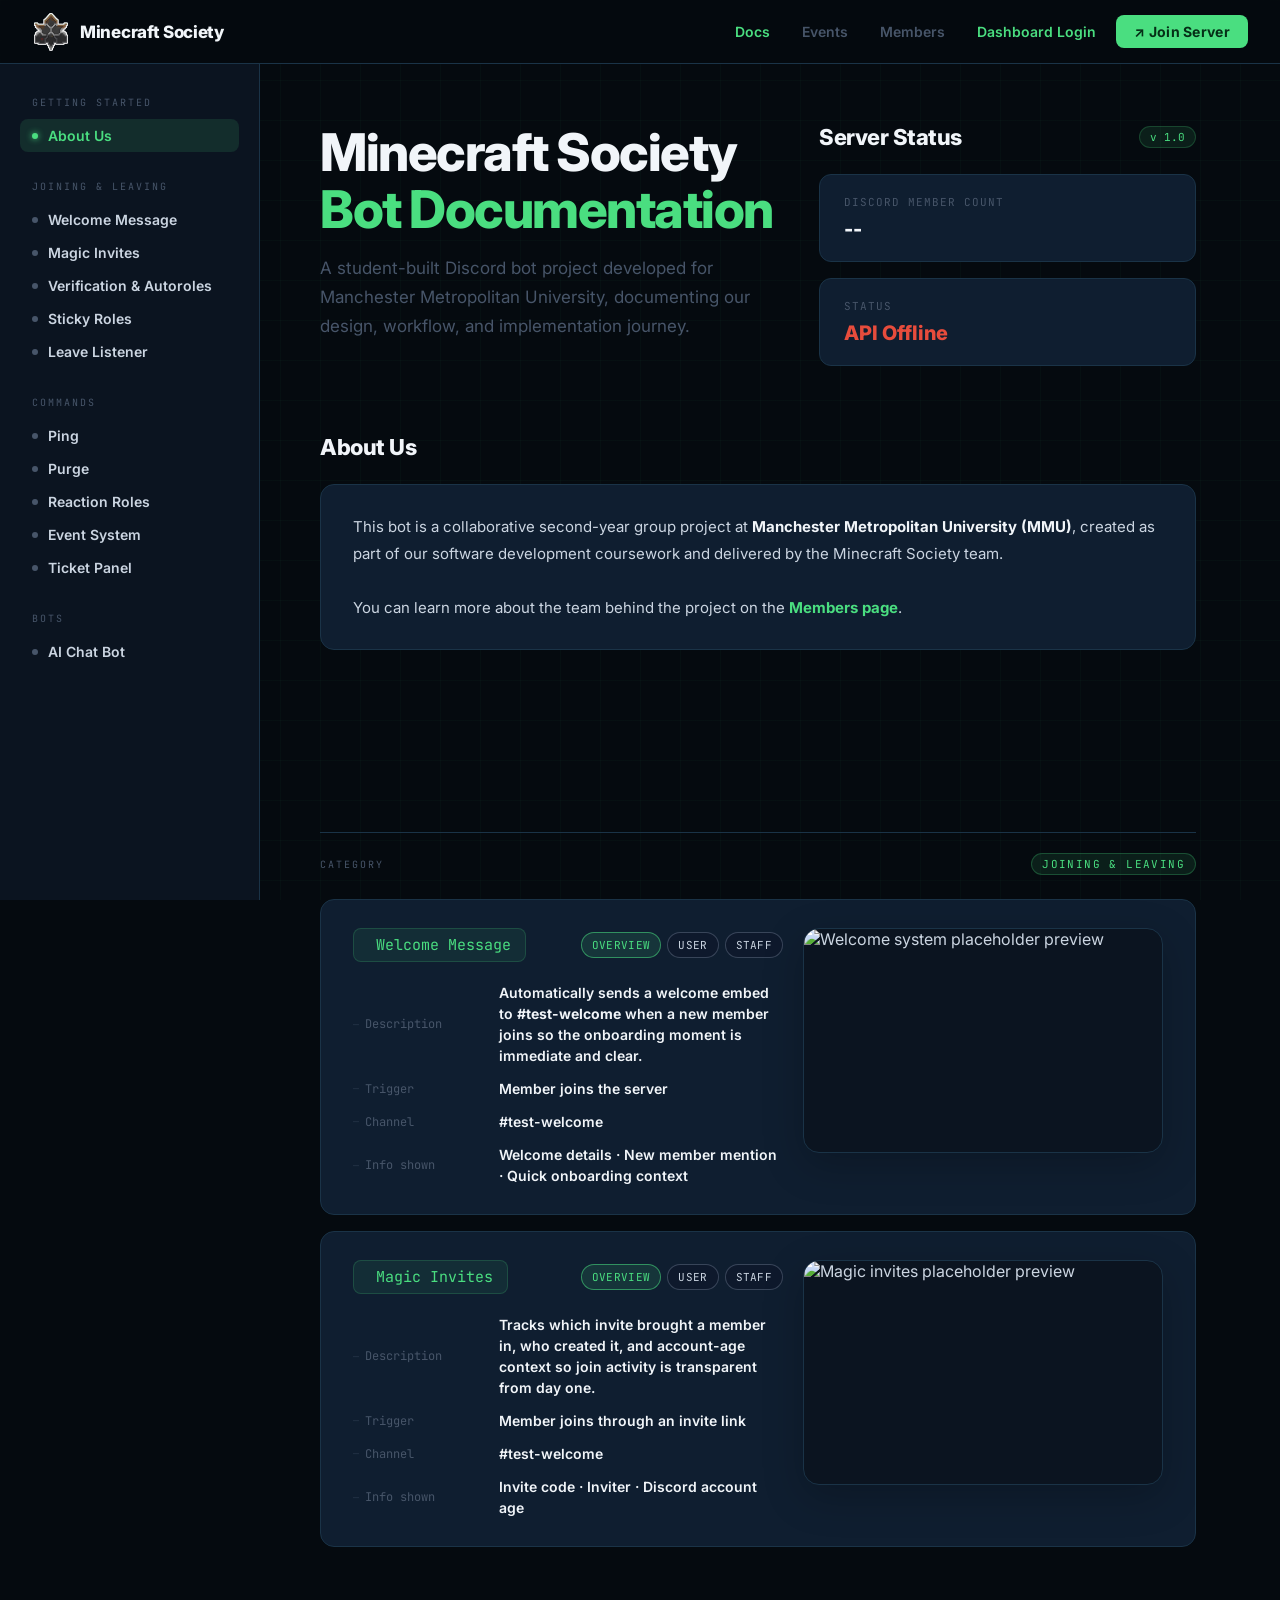
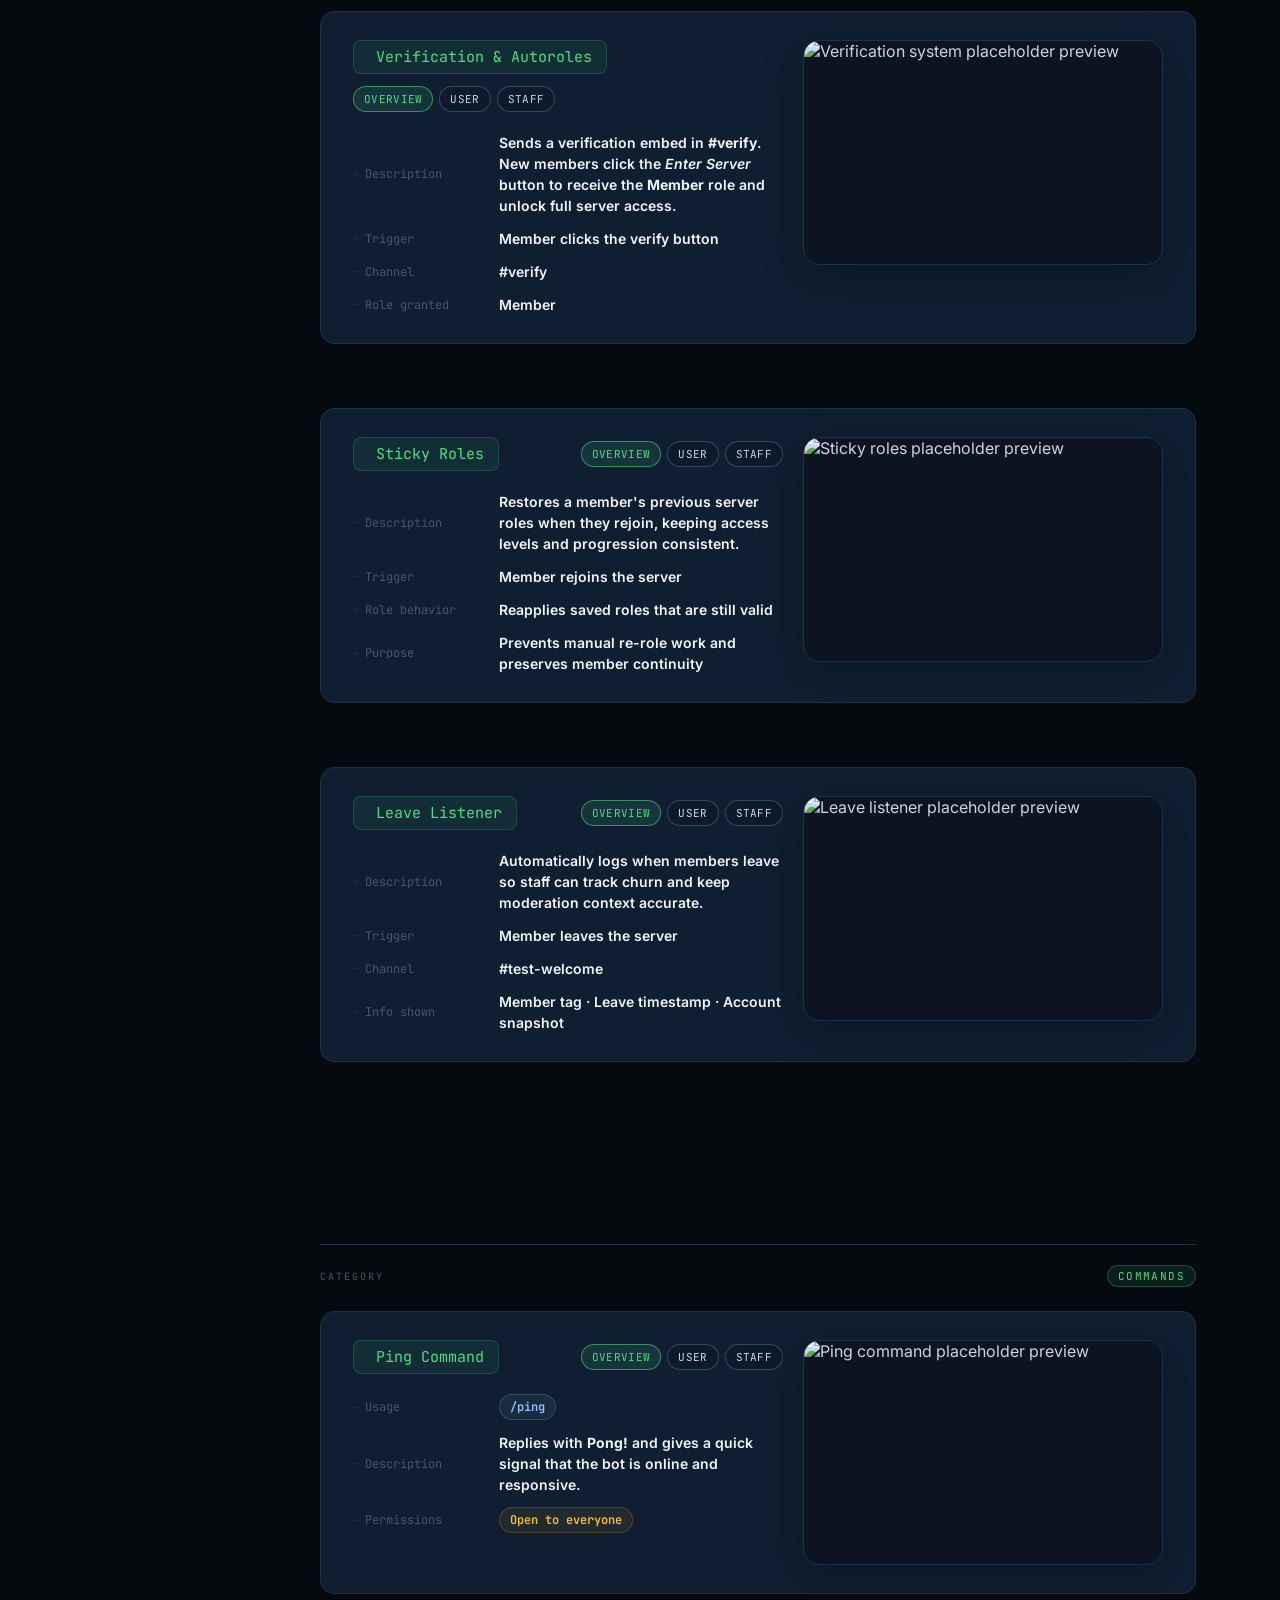
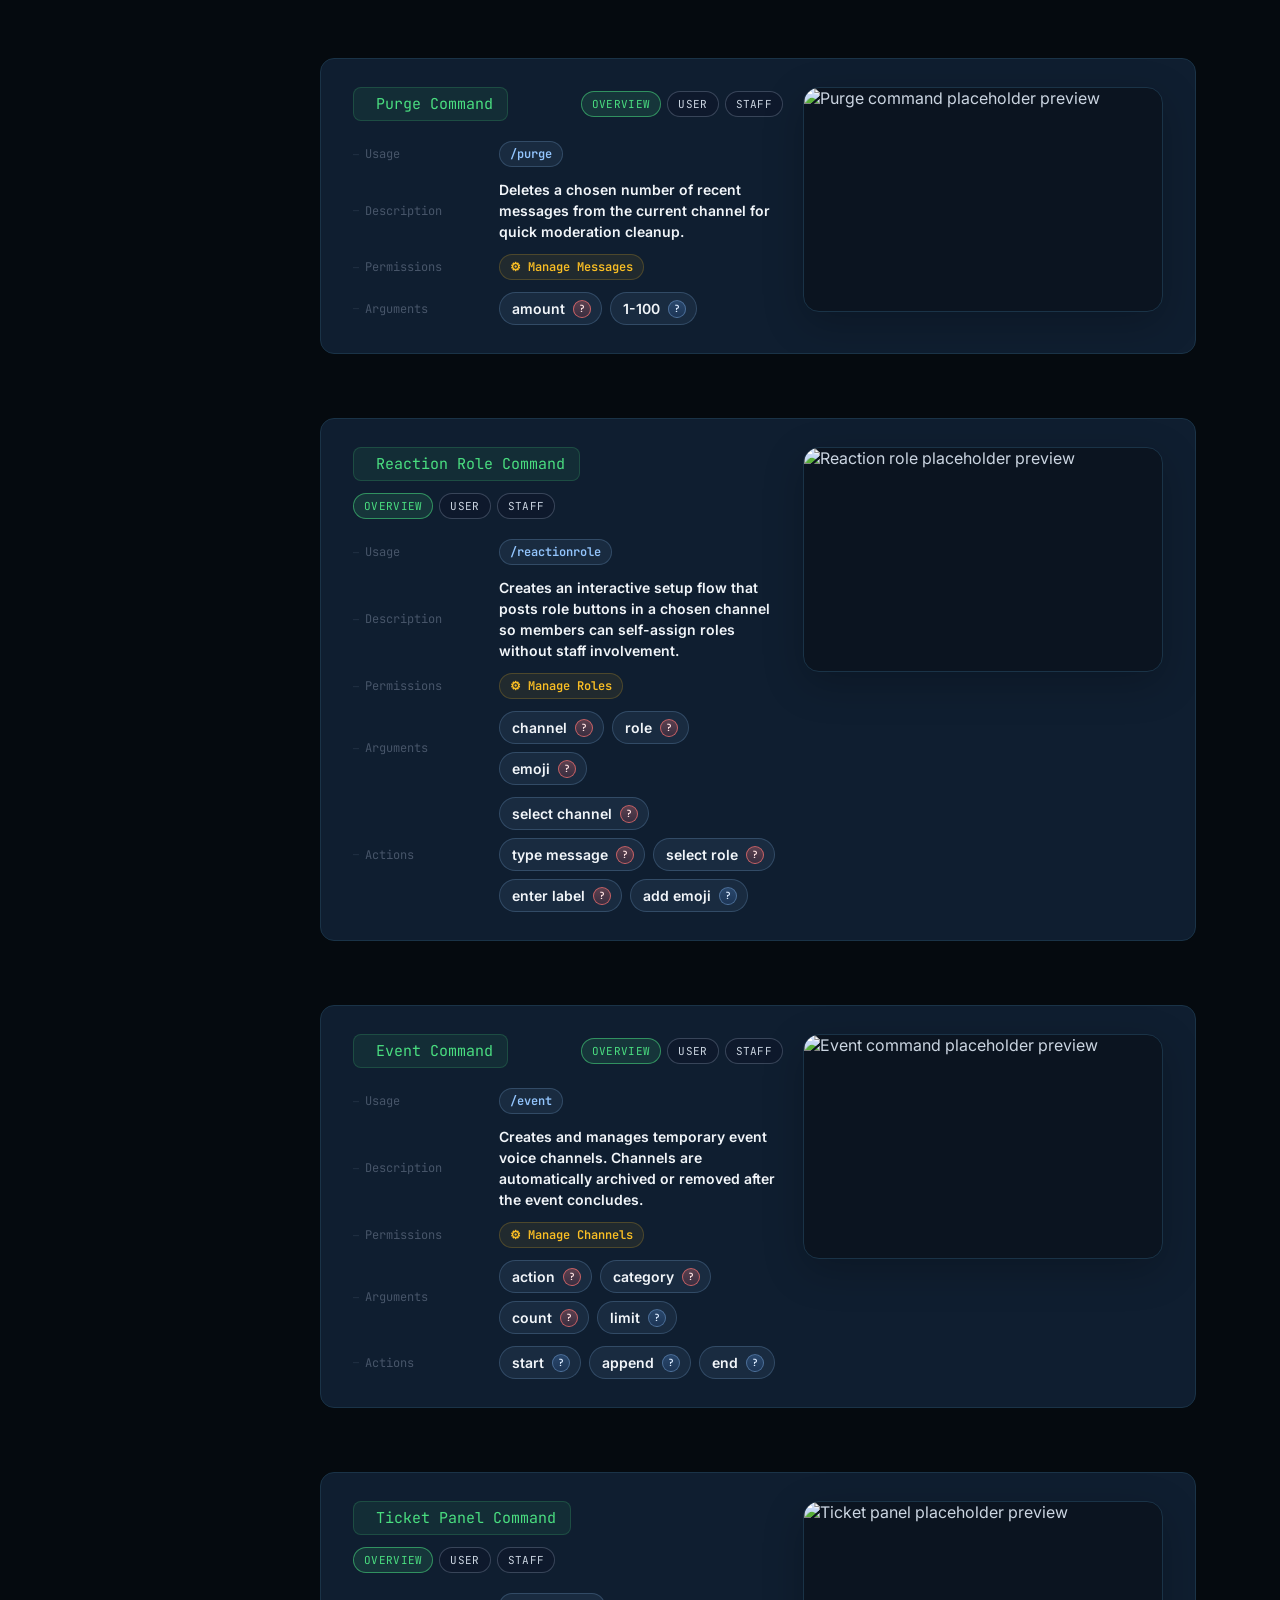
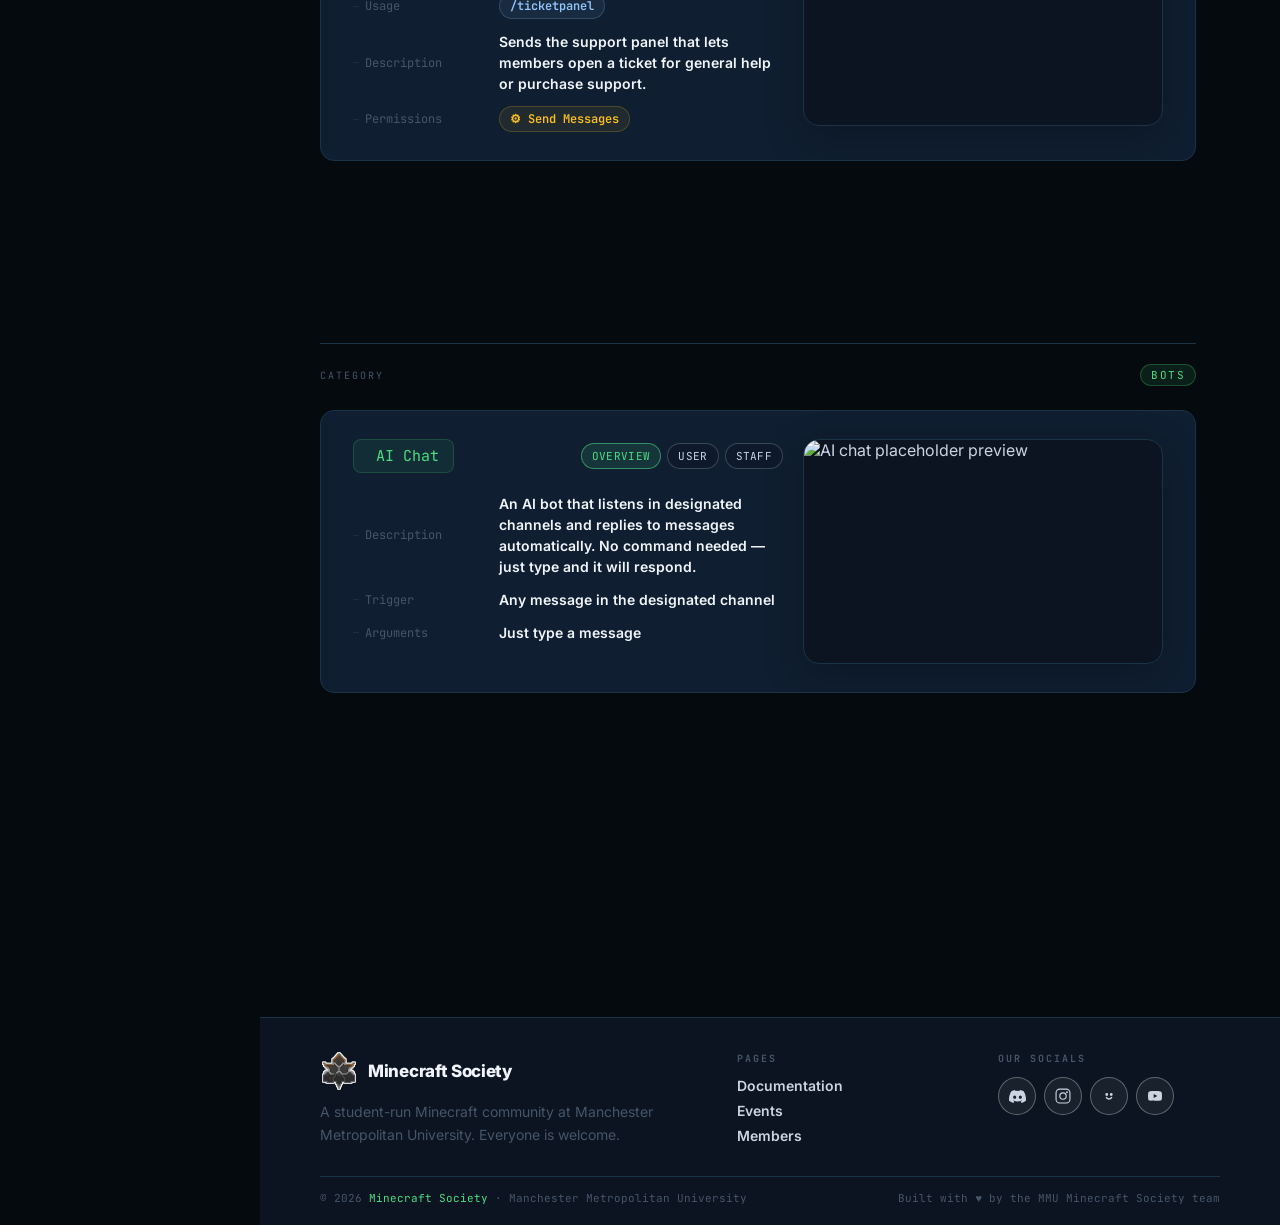
==== commit 5fed9d0c: "Restyle headers" ====
--- a/index.html
+++ b/index.html
@@ -496,7 +496,7 @@
   background:rgba(74,222,128,.12);
   color:var(--green);
 }
-.command-header::before { content:'/'; opacity:.5; }
+.command-header::before { content:''; }
 .command-header.auto::before { content:'⚡'; font-style:normal; opacity:.7; font-size:13px; }
 
 .property-grid { display:grid; grid-template-columns:130px 1fr; gap:12px 16px; }
@@ -606,9 +606,12 @@
     <a href="#aboutus" class="active"><span class="sidebar-dot"></span>About Us</a>
   </div>
   <div class="sidebar-section">
-    <div class="sidebar-label">Automatic</div>
-    <a href="#welcome"><span class="sidebar-dot"></span>Welcome System</a>
-    <a href="#verification"><span class="sidebar-dot"></span>Verification</a>
+    <div class="sidebar-label">Joining &amp; Leaving</div>
+    <a href="#welcome"><span class="sidebar-dot"></span>Welcome Message</a>
+    <a href="#magicinvites"><span class="sidebar-dot"></span>Magic Invites</a>
+    <a href="#verification"><span class="sidebar-dot"></span>Verification &amp; Autoroles</a>
+    <a href="#stickyroles"><span class="sidebar-dot"></span>Sticky Roles</a>
+    <a href="#leave"><span class="sidebar-dot"></span>Leave Listener</a>
   </div>
   <div class="sidebar-section">
     <div class="sidebar-label">Commands</div>
@@ -657,33 +660,46 @@
   <div class="content-category content-category-spacer">
     <div class="content-category-row">
       <div class="content-category-label">Category</div>
-      <div class="content-category-value">Automatic</div>
+      <div class="content-category-value">Joining &amp; Leaving</div>
     </div>
   </div>
 
   <section id="welcome">
-    <div class="section-title"><h2>Welcome System</h2></div>
+    <div class="command-box has-media" data-role-key="welcomeMessage">
+      <div class="command-box-body">
+        <div class="command-header">Welcome Message</div>
+        <div class="property-grid">
+          <div class="label">Description</div><div class="value">Automatically sends a welcome embed to <strong>#test-welcome</strong> when a new member joins so the onboarding moment is immediate and clear.</div>
+          <div class="label">Trigger</div><div class="value">Member joins the server</div>
+          <div class="label">Channel</div><div class="value">#test-welcome</div>
+          <div class="label">Info shown</div><div class="value">Welcome details · New member mention · Quick onboarding context</div>
+        </div>
+      </div>
+      <div class="command-media">
+        <img class="command-gif" src="https://picsum.photos/seed/welcome-system/640/420" alt="Welcome system placeholder preview">
+      </div>
+    </div>
+
+    <div class="command-box has-media" data-role-key="magicInvites">
+      <div class="command-box-body">
+        <div class="command-header">Magic Invites</div>
+        <div class="property-grid">
+          <div class="label">Description</div><div class="value">Tracks which invite brought a member in, who created it, and account-age context so join activity is transparent from day one.</div>
+          <div class="label">Trigger</div><div class="value">Member joins through an invite link</div>
+          <div class="label">Channel</div><div class="value">#test-welcome</div>
+          <div class="label">Info shown</div><div class="value">Invite code · Inviter · Discord account age</div>
+        </div>
+      </div>
+      <div class="command-media">
+        <img class="command-gif" src="https://picsum.photos/seed/magic-invites/640/420" alt="Magic invites placeholder preview">
+      </div>
+    </div>
+  </section>
+
+  <section id="verification">
     <div class="command-box has-media">
       <div class="command-box-body">
-        <div class="command-header auto">Welcome &amp; Invite Tracking</div>
-        <div class="property-grid">
-          <div class="label">Description</div><div class="value">Automatically fires when a new member joins. Sends a welcome embed to <strong>#test-welcome</strong> showing who invited them, which invite code was used, and how old their Discord account is.</div>
-          <div class="label">Trigger</div><div class="value">Member joins the server</div>
-          <div class="label">Channel</div><div class="value">#test-welcome</div>
-          <div class="label">Info shown</div><div class="value">Invite code · Inviter · Account age</div>
-        </div>
-      </div>
-      <div class="command-media">
-        <img class="command-gif" src="https://picsum.photos/seed/welcome-system/640/420" alt="Welcome system placeholder preview">
-      </div>
-    </div>
-  </section>
-
-  <section id="verification">
-    <div class="section-title"><h2>Verification</h2></div>
-    <div class="command-box has-media">
-      <div class="command-box-body">
-        <div class="command-header auto">Button Verification</div>
+        <div class="command-header">Verification &amp; Autoroles</div>
         <div class="property-grid">
           <div class="label">Description</div><div class="value">Sends a verification embed in <strong>#verify</strong>. New members click the <em>Enter Server</em> button to receive the <strong>Member</strong> role and unlock full server access.</div>
           <div class="label">Trigger</div><div class="value">Member clicks the verify button</div>
@@ -697,6 +713,40 @@
     </div>
   </section>
 
+  <section id="stickyroles">
+    <div class="command-box has-media" data-role-key="stickyRoles">
+      <div class="command-box-body">
+        <div class="command-header">Sticky Roles</div>
+        <div class="property-grid">
+          <div class="label">Description</div><div class="value">Restores a member&apos;s previous server roles when they rejoin, keeping access levels and progression consistent.</div>
+          <div class="label">Trigger</div><div class="value">Member rejoins the server</div>
+          <div class="label">Role behavior</div><div class="value">Reapplies saved roles that are still valid</div>
+          <div class="label">Purpose</div><div class="value">Prevents manual re-role work and preserves member continuity</div>
+        </div>
+      </div>
+      <div class="command-media">
+        <img class="command-gif" src="https://picsum.photos/seed/sticky-roles/640/420" alt="Sticky roles placeholder preview">
+      </div>
+    </div>
+  </section>
+
+  <section id="leave">
+    <div class="command-box has-media" data-role-key="leaveListener">
+      <div class="command-box-body">
+        <div class="command-header">Leave Listener</div>
+        <div class="property-grid">
+          <div class="label">Description</div><div class="value">Automatically logs when members leave so staff can track churn and keep moderation context accurate.</div>
+          <div class="label">Trigger</div><div class="value">Member leaves the server</div>
+          <div class="label">Channel</div><div class="value">#test-welcome</div>
+          <div class="label">Info shown</div><div class="value">Member tag · Leave timestamp · Account snapshot</div>
+        </div>
+      </div>
+      <div class="command-media">
+        <img class="command-gif" src="https://picsum.photos/seed/leave-listener/640/420" alt="Leave listener placeholder preview">
+      </div>
+    </div>
+  </section>
+
   <div class="content-category content-category-spacer">
     <div class="content-category-row">
       <div class="content-category-label">Category</div>
@@ -705,11 +755,11 @@
   </div>
 
   <section id="ping">
-    <div class="section-title"><h2>Ping</h2></div>
     <div class="command-box has-media">
       <div class="command-box-body">
-        <div class="command-header">ping</div>
+        <div class="command-header">Ping Command</div>
         <div class="property-grid">
+          <div class="label">Usage</div><div class="value"><span class="pill-blue">/ping</span></div>
           <div class="label">Description</div><div class="value">Replies with <strong>Pong!</strong> and gives a quick signal that the bot is online and responsive.</div>
           <div class="label">Permissions</div><div class="value"><span class="pill">Open to everyone</span></div>
         </div>
@@ -721,11 +771,11 @@
   </section>
 
   <section id="purge">
-    <div class="section-title"><h2>Purge</h2></div>
     <div class="command-box has-media">
       <div class="command-box-body">
-        <div class="command-header">purge</div>
+        <div class="command-header">Purge Command</div>
         <div class="property-grid">
+          <div class="label">Usage</div><div class="value"><span class="pill-blue">/purge</span></div>
           <div class="label">Description</div><div class="value">Deletes a chosen number of recent messages from the current channel for quick moderation cleanup.</div>
           <div class="label">Permissions</div><div class="value"><span class="pill">⚙ Manage Messages</span></div>
           <div class="label">Arguments</div>
@@ -746,11 +796,11 @@
   </section>
 
   <section id="reactionrole">
-    <div class="section-title"><h2>Reaction Roles</h2></div>
     <div class="command-box has-media">
       <div class="command-box-body">
-        <div class="command-header">reactionrole</div>
+        <div class="command-header">Reaction Role Command</div>
         <div class="property-grid">
+          <div class="label">Usage</div><div class="value"><span class="pill-blue">/reactionrole</span></div>
           <div class="label">Description</div><div class="value">Creates an interactive setup flow that posts role buttons in a chosen channel so members can self-assign roles without staff involvement.</div>
           <div class="label">Permissions</div><div class="value"><span class="pill">⚙ Manage Roles</span></div>
           <div class="label">Arguments</div>
@@ -782,11 +832,11 @@
   </section>
 
   <section id="event">
-    <div class="section-title"><h2>Event System</h2></div>
     <div class="command-box has-media">
       <div class="command-box-body">
-        <div class="command-header">event</div>
+        <div class="command-header">Event Command</div>
         <div class="property-grid">
+          <div class="label">Usage</div><div class="value"><span class="pill-blue">/event</span></div>
           <div class="label">Description</div><div class="value">Creates and manages temporary event voice channels. Channels are automatically archived or removed after the event concludes.</div>
           <div class="label">Permissions</div><div class="value"><span class="pill">⚙ Manage Channels</span></div>
           <div class="label">Arguments</div>
@@ -817,11 +867,11 @@
   </section>
 
   <section id="ticketpanel">
-    <div class="section-title"><h2>Ticket Panel</h2></div>
     <div class="command-box has-media">
       <div class="command-box-body">
-        <div class="command-header">ticketpanel</div>
+        <div class="command-header">Ticket Panel Command</div>
         <div class="property-grid">
+          <div class="label">Usage</div><div class="value"><span class="pill-blue">/ticketpanel</span></div>
           <div class="label">Description</div><div class="value">Sends the support panel that lets members open a ticket for general help or purchase support.</div>
           <div class="label">Permissions</div><div class="value"><span class="pill">⚙ Send Messages</span></div>
         </div>
@@ -840,10 +890,9 @@
   </div>
 
   <section id="aichat">
-    <div class="section-title"><h2>AI Chat Bot</h2></div>
     <div class="command-box has-media">
       <div class="command-box-body">
-        <div class="command-header auto">AI Chat</div>
+        <div class="command-header">AI Chat</div>
         <div class="property-grid">
           <div class="label">Description</div><div class="value">An AI bot that listens in designated channels and replies to messages automatically. No command needed — just type and it will respond.</div>
           <div class="label">Trigger</div><div class="value">Any message in the designated channel</div>
@@ -1108,13 +1157,25 @@
 
   // Card role toggles: switch command perspective content and preview image.
   const roleContentBySection = {
-    welcome: {
+    welcomeMessage: {
       user: 'Shows new members who invited them and confirms account context right as they join.',
       staff: 'Lets staff verify invite attribution quickly and spot suspicious fresh accounts at join-time.'
+    },
+    magicInvites: {
+      user: 'Members get transparent invite attribution and a clearer join context from the moment they arrive.',
+      staff: 'Staff can audit invite growth patterns and quickly identify unexpected invite behavior.'
+    },
+    stickyRoles: {
+      user: 'Returning members regain their previous access profile automatically when they come back.',
+      staff: 'Staff no longer need to manually restore prior roles after temporary departures.'
     },
     verification: {
       user: 'Users press Enter Server to unlock channels and receive the Member role immediately.',
       staff: 'Staff get a low-friction gate that reduces manual role assignment and onboarding confusion.'
+    },
+    leaveListener: {
+      user: 'Users who leave are cleanly recorded, helping maintain accurate server history.',
+      staff: 'Staff receive reliable leave logs for moderation follow-up and retention analysis.'
     },
     ping: {
       user: 'Quickly checks if the bot is responsive before using other features.',
@@ -1158,7 +1219,7 @@
   }
 
   function setCardRole(card, role) {
-    const sectionId = card.closest('section')?.id;
+    const roleKey = card.dataset.roleKey || card.closest('section')?.id;
     const descEl = findDescriptionValue(card);
     const imgEl = card.querySelector('.command-gif');
 
@@ -1174,7 +1235,7 @@
       if (role === 'overview') {
         descEl.innerHTML = descEl.dataset.overviewHtml;
       } else {
-        const roleText = roleContentBySection[sectionId]?.[role];
+        const roleText = roleContentBySection[roleKey]?.[role];
         if (roleText) {
           descEl.textContent = roleText;
         }
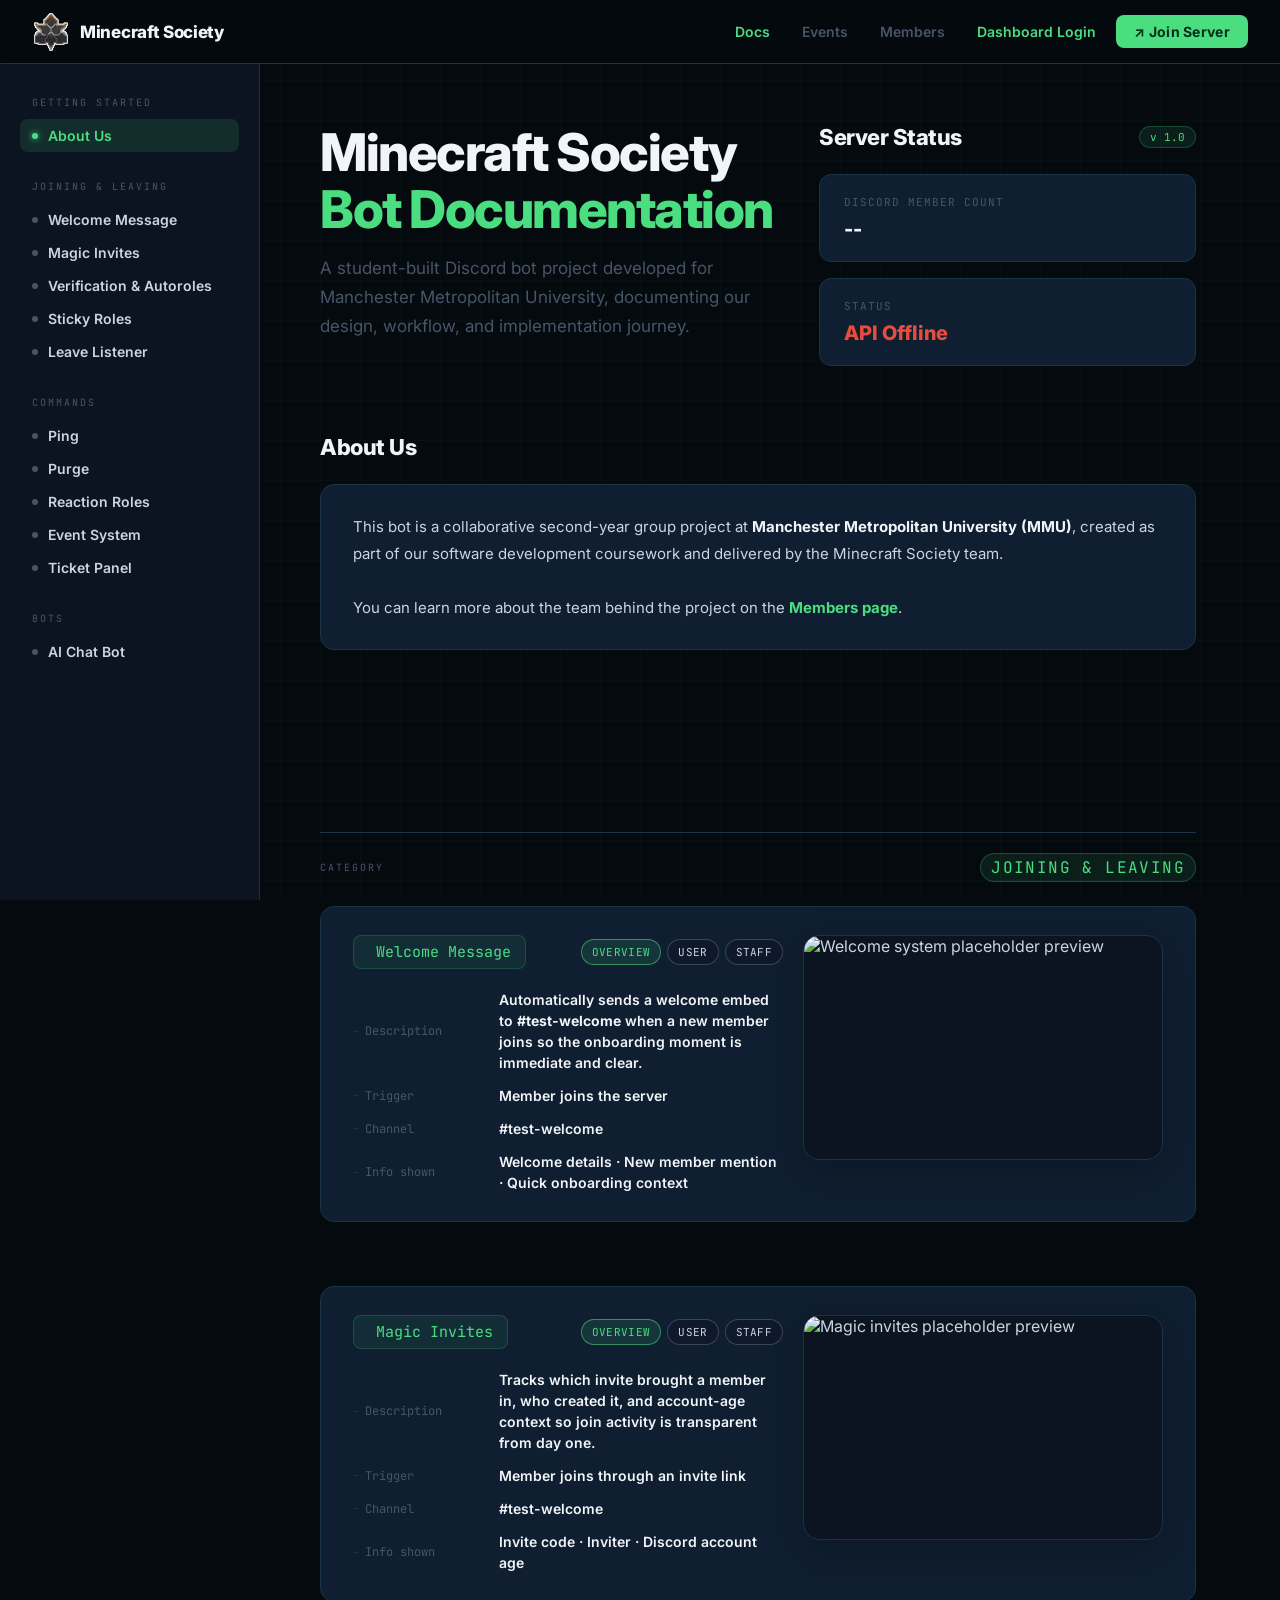
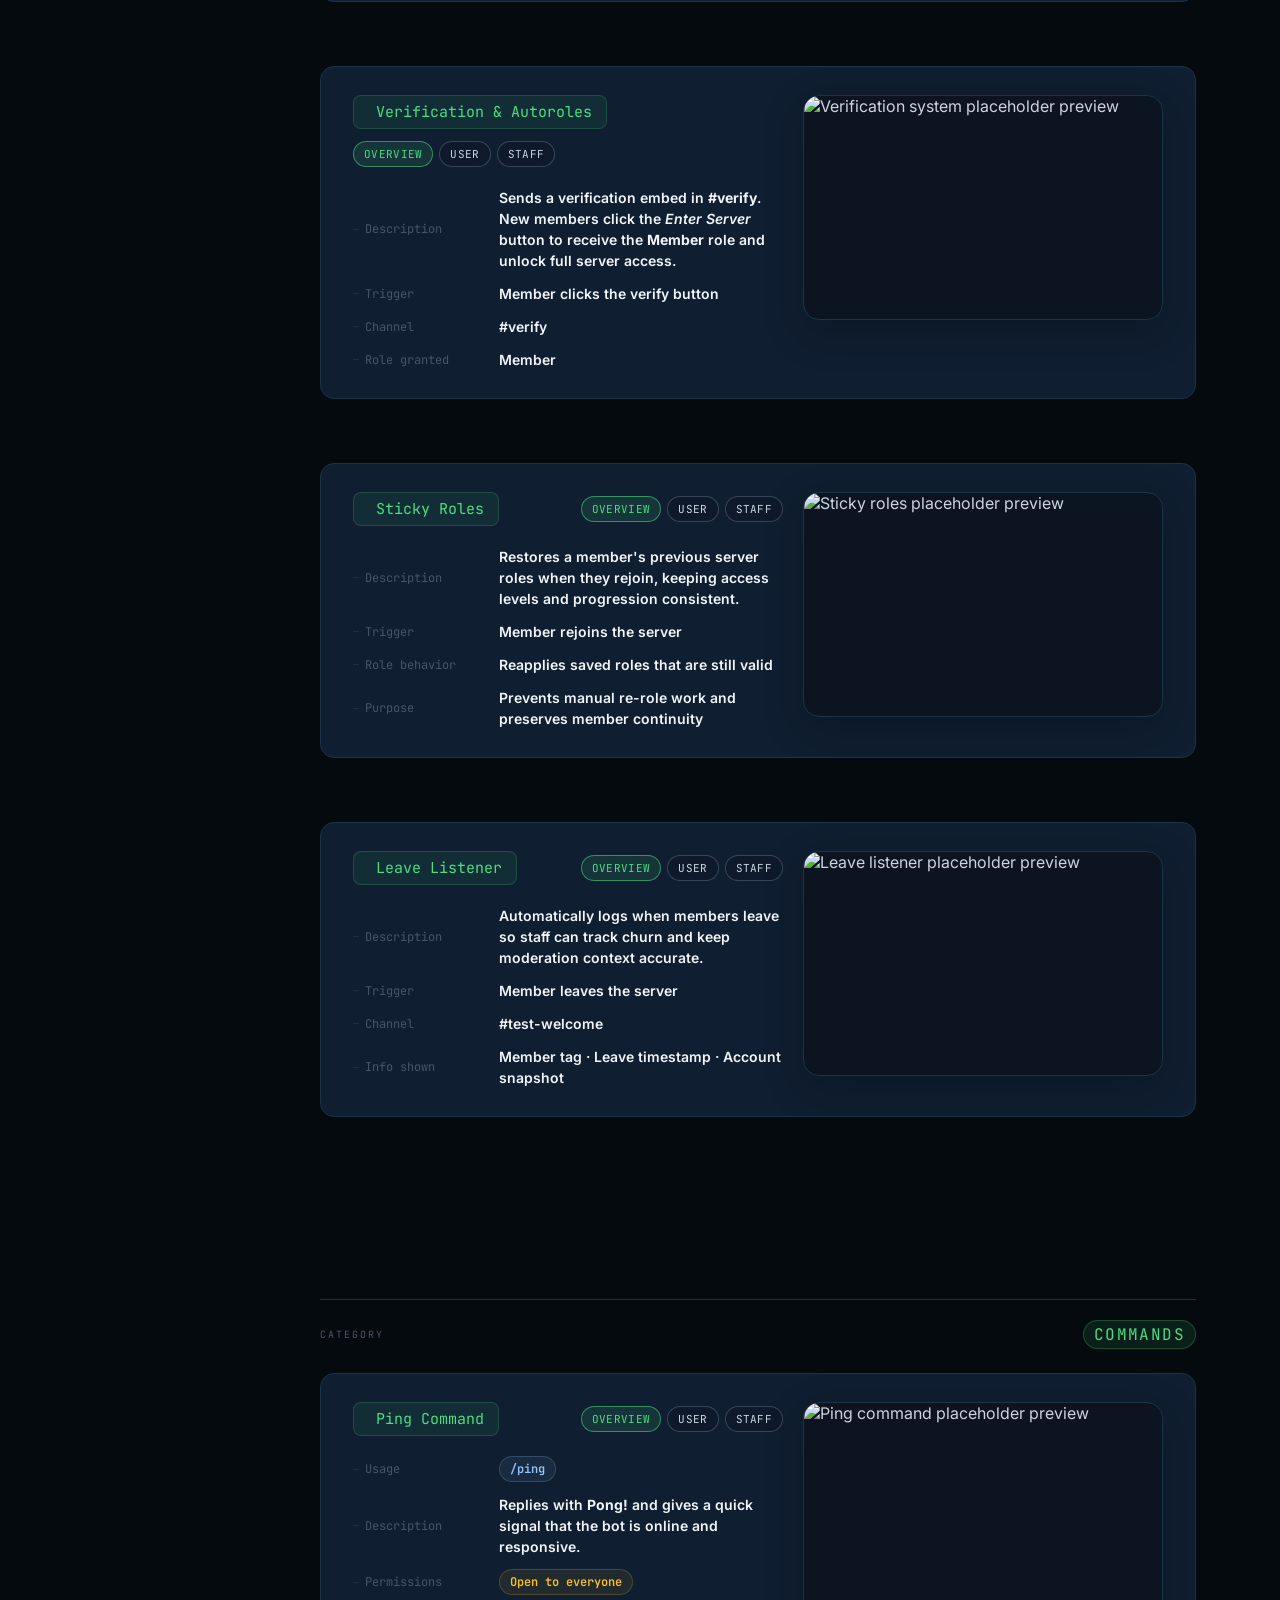
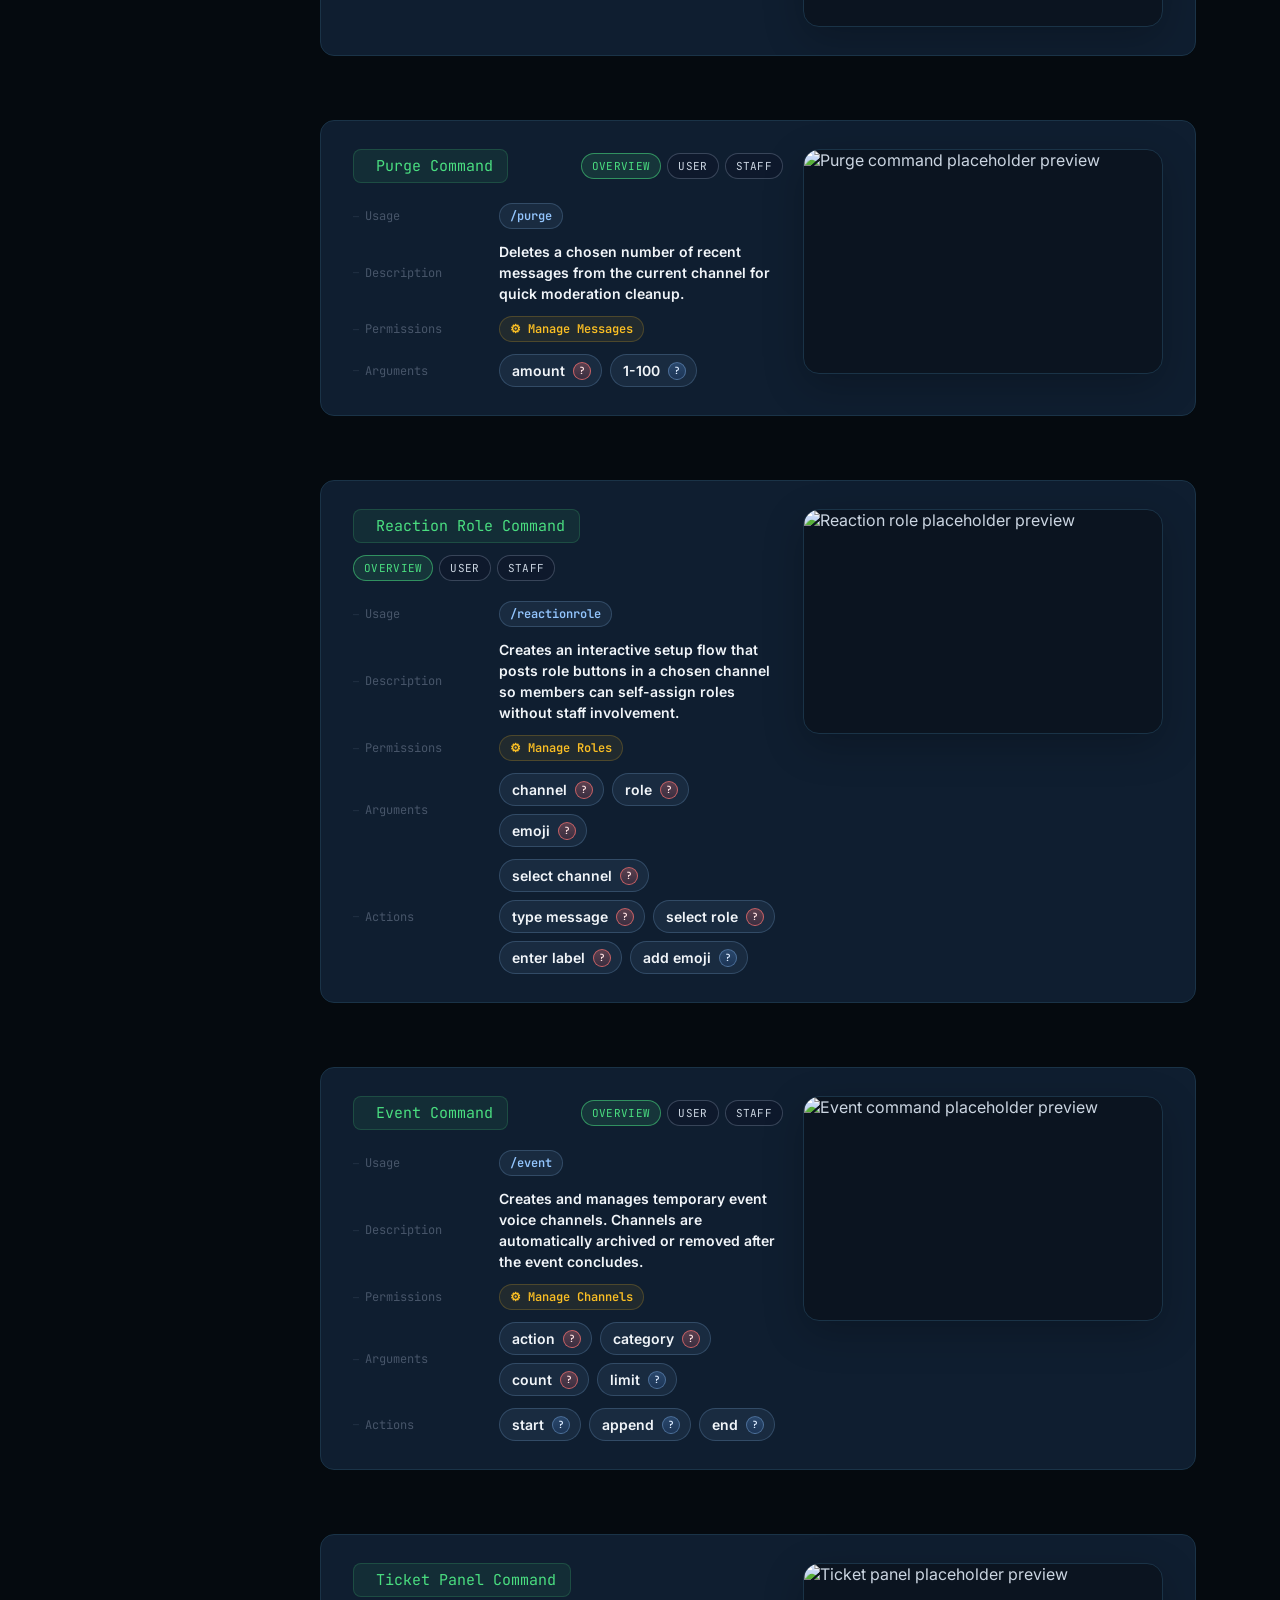
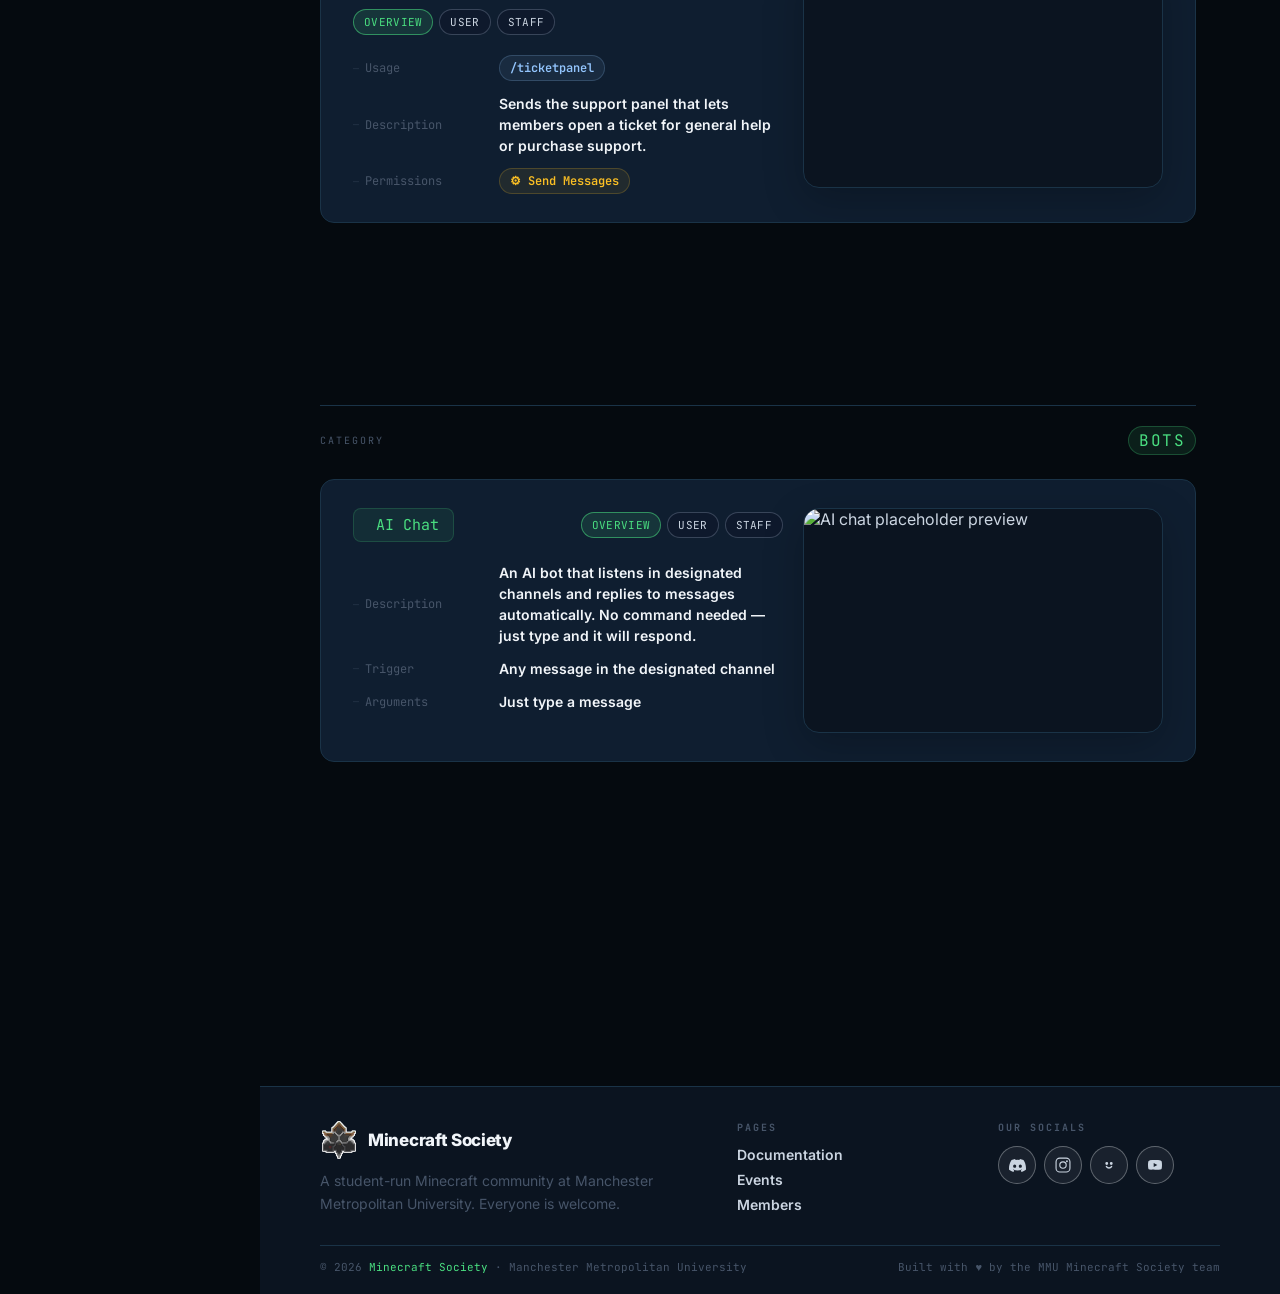
==== commit 1fca7afd: "Font sizes and spacings increase" ====
--- a/index.html
+++ b/index.html
@@ -410,7 +410,7 @@
 
 .content-category-value {
   font-family:'JetBrains Mono', monospace;
-  font-size:11px;
+  font-size:16px;
   letter-spacing:1.4px;
   text-transform:uppercase;
   color:var(--green);
@@ -679,7 +679,9 @@
         <img class="command-gif" src="https://picsum.photos/seed/welcome-system/640/420" alt="Welcome system placeholder preview">
       </div>
     </div>
-
+  </section>
+
+  <section id="magicinvites">
     <div class="command-box has-media" data-role-key="magicInvites">
       <div class="command-box-body">
         <div class="command-header">Magic Invites</div>
@@ -985,7 +987,7 @@
         if (a) a.classList.add('active');
       }
     });
-  }, { rootMargin: '-30% 0px -60% 0px' });
+  }, { rootMargin: '-20% 0px -60% 0px' });
   sections.forEach(s => { if (s.id) secObs.observe(s); });
 
   const helpTooltipOverlay = document.getElementById('helpTooltipOverlay');
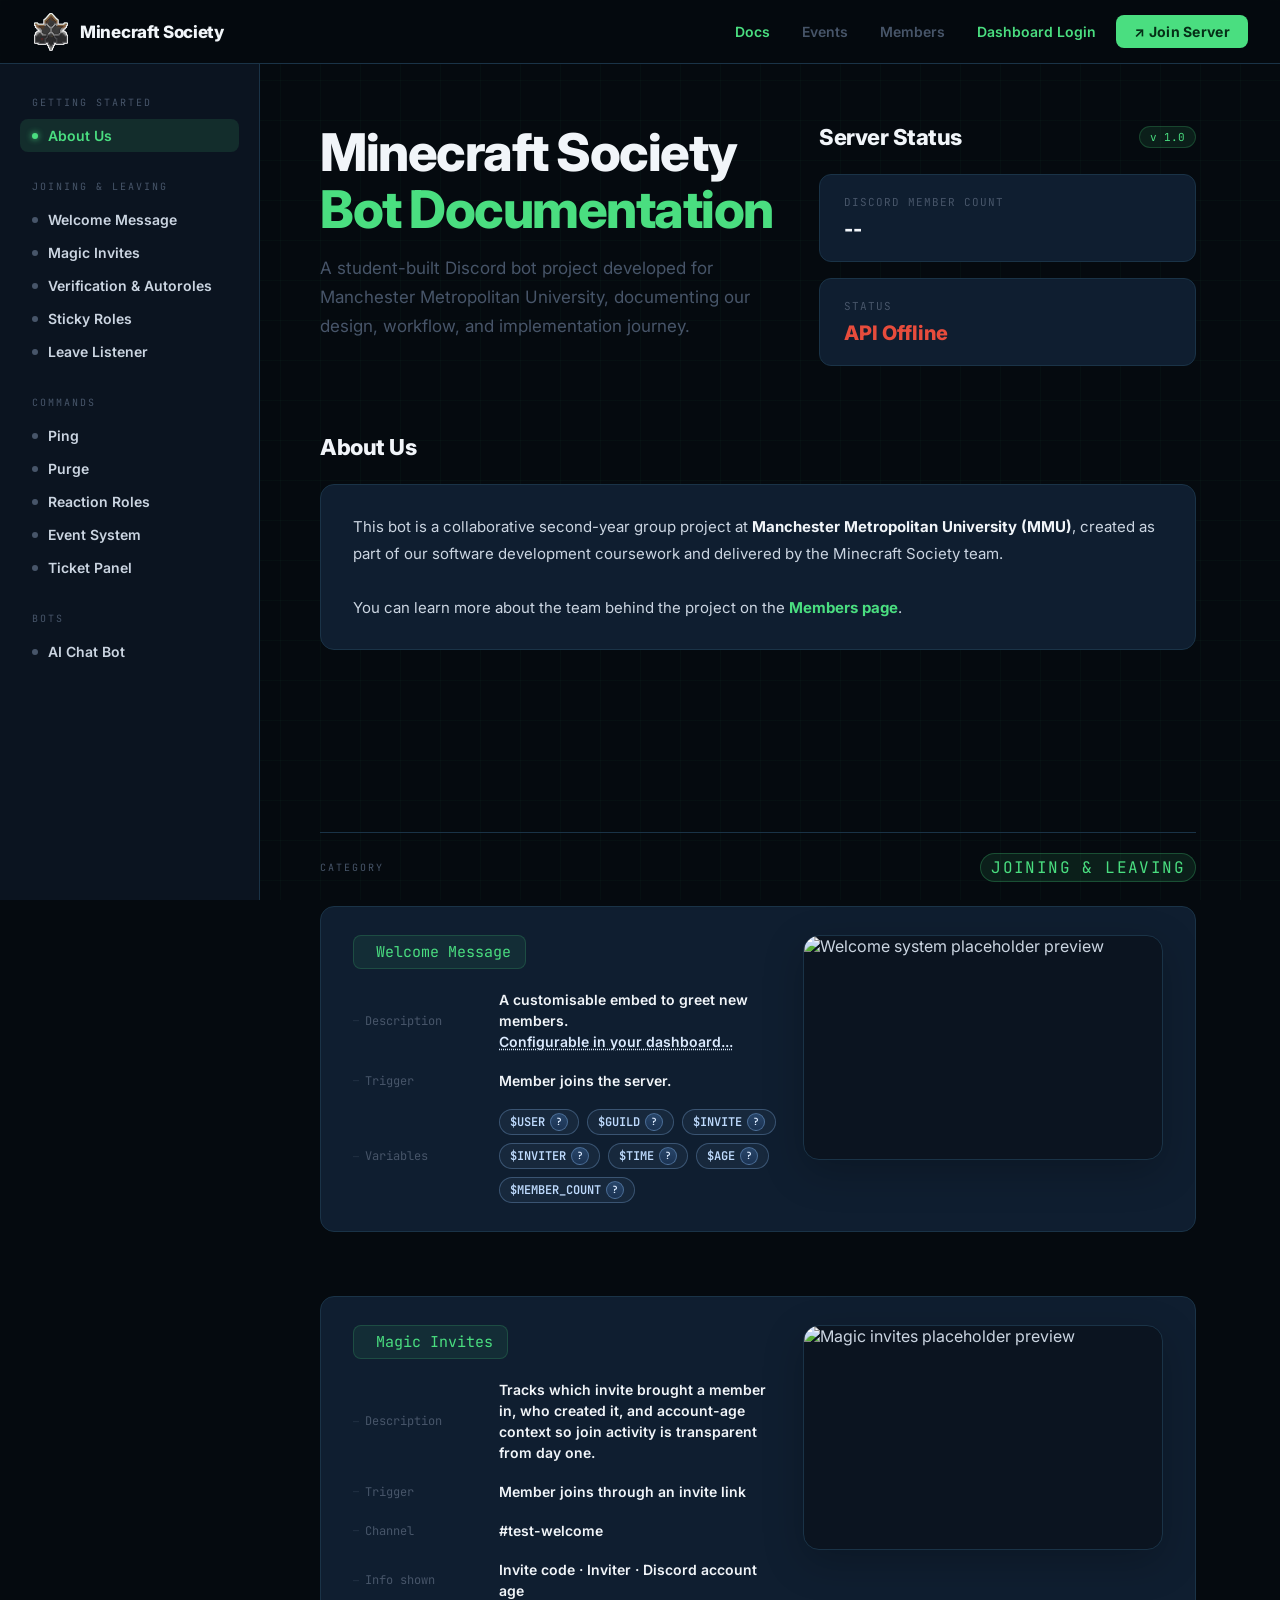
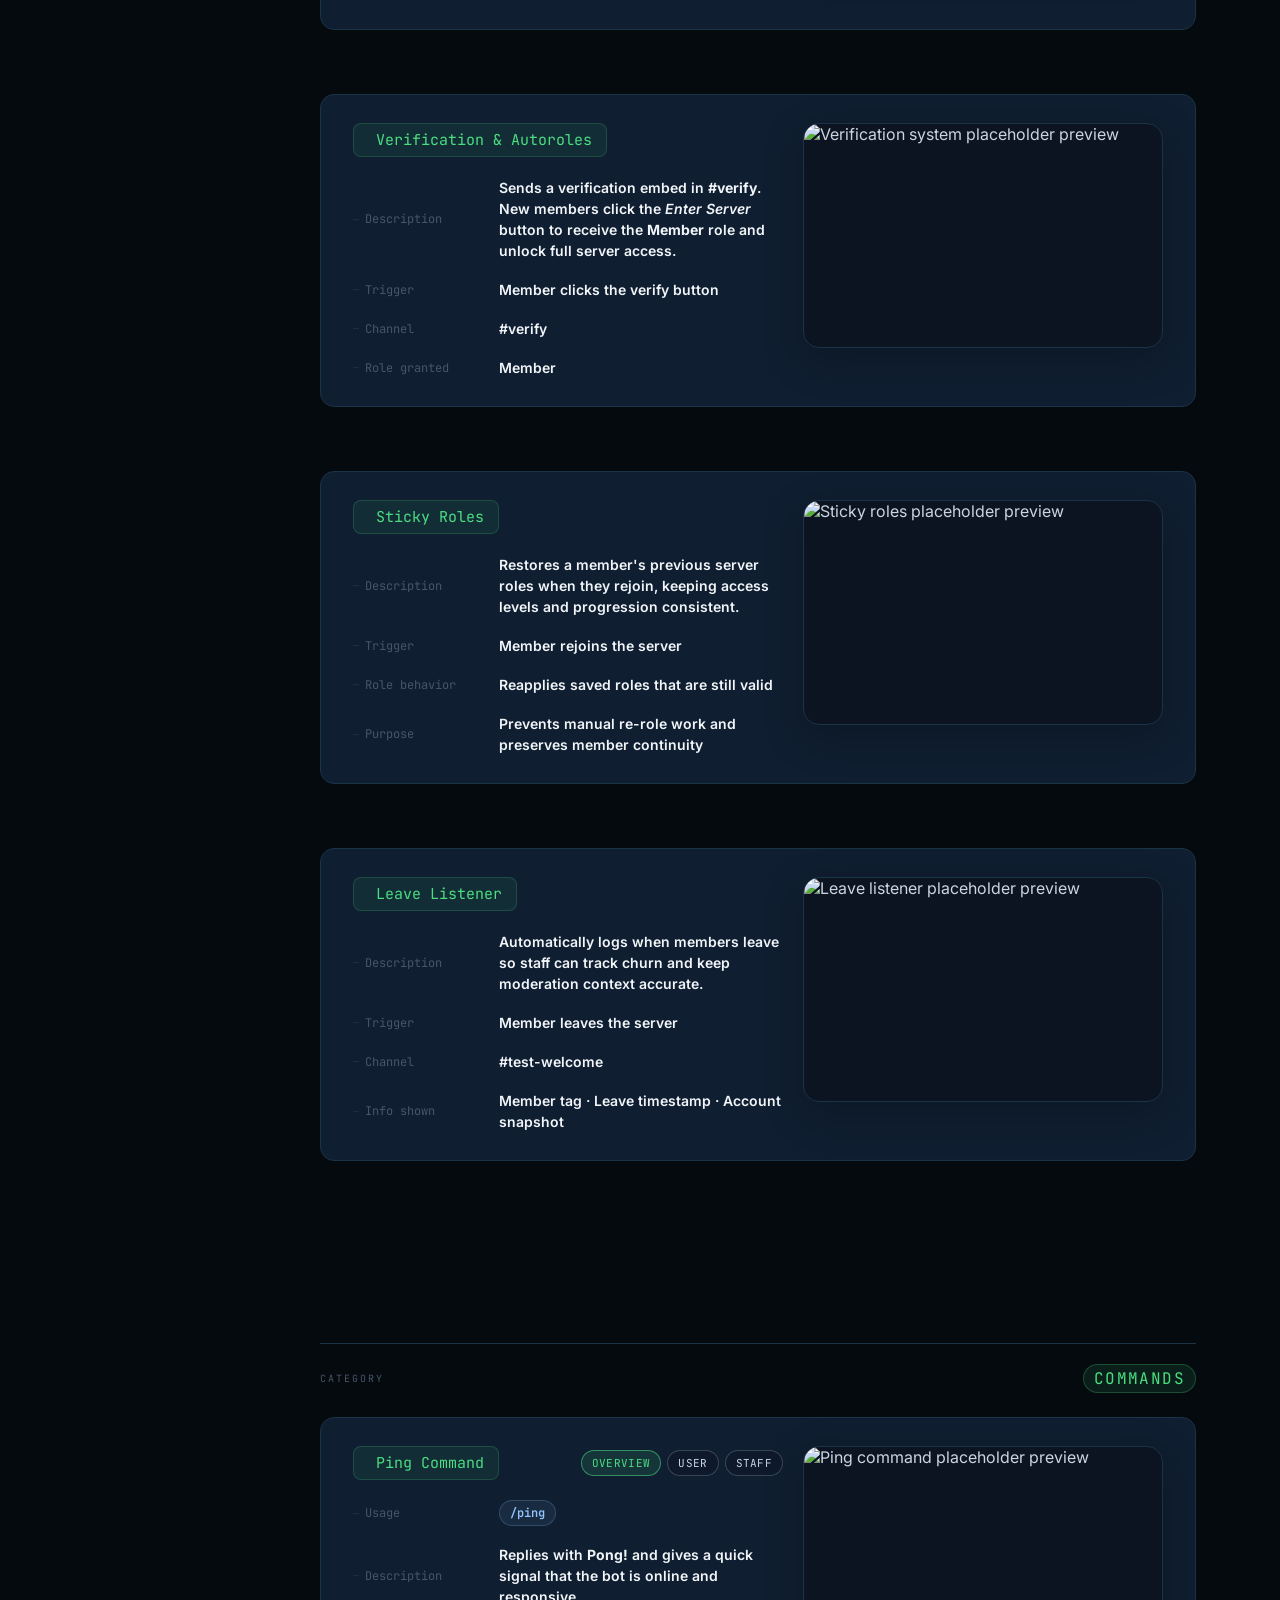
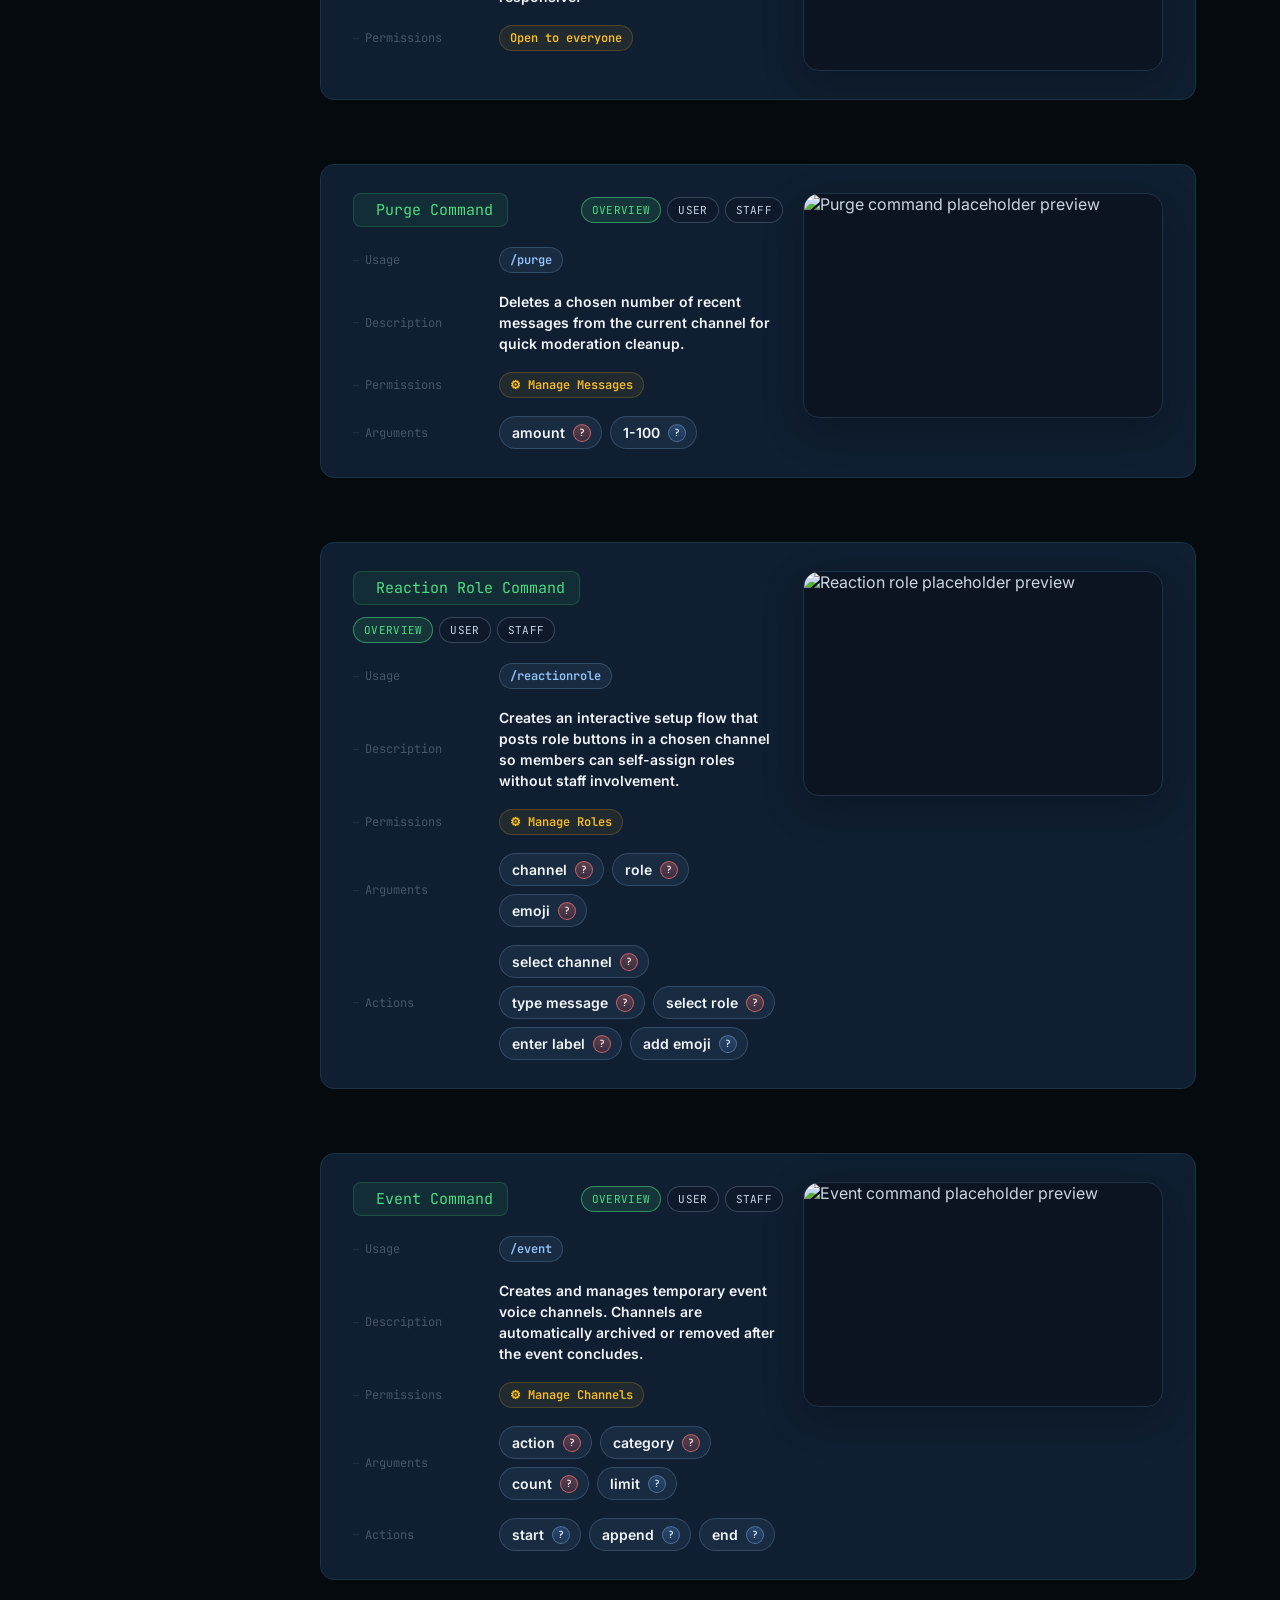
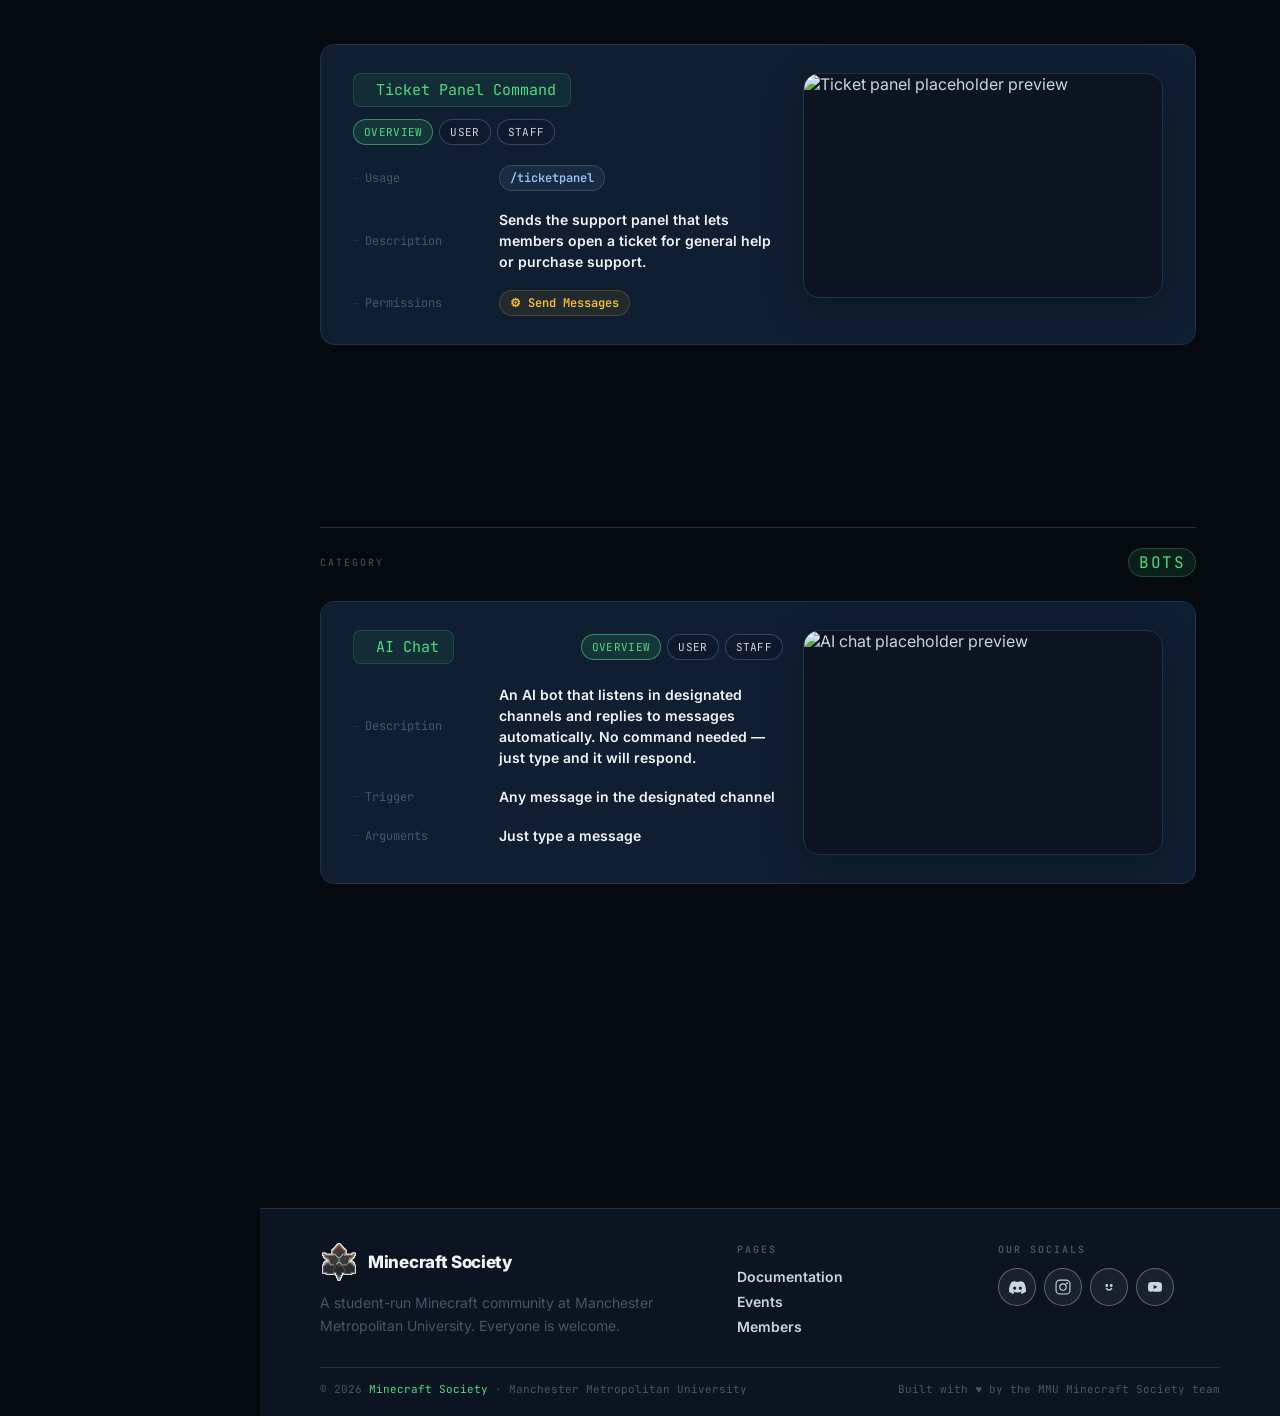
==== commit 2d991816: "Welcome Message content (no GIF yet)" ====
--- a/index.html
+++ b/index.html
@@ -256,6 +256,59 @@
   border-left:1px solid rgba(147,197,253,.22);
   border-top:1px solid rgba(147,197,253,.22);
   transform:rotate(45deg);
+}
+
+.dashboard-hint {
+  position:relative;
+  display:inline-flex;
+  align-items:center;
+  color:#dbeafe;
+  text-decoration:underline dotted;
+  text-underline-offset:2px;
+}
+
+.dashboard-hint-tooltip {
+  position:absolute;
+  left:0;
+  bottom:calc(100% + 10px);
+  width:max-content;
+  max-width:min(320px, 75vw);
+  padding:10px 12px;
+  border-radius:12px;
+  background:linear-gradient(180deg, rgba(15,23,42,.98), rgba(9,20,35,.98));
+  border:1px solid rgba(147,197,253,.22);
+  box-shadow:0 16px 40px rgba(0,0,0,.38);
+  color:var(--text);
+  font-size:12px;
+  line-height:1.5;
+  opacity:0;
+  transform:translateY(6px) scale(.98);
+  pointer-events:none;
+  transition:opacity .18s ease, transform .18s ease;
+  z-index:10;
+}
+
+.dashboard-hint-tooltip::after {
+  content:'';
+  position:absolute;
+  left:18px;
+  bottom:-6px;
+  width:10px;
+  height:10px;
+  background:linear-gradient(180deg, rgba(15,23,42,.98), rgba(9,20,35,.98));
+  border-right:1px solid rgba(147,197,253,.22);
+  border-bottom:1px solid rgba(147,197,253,.22);
+  transform:rotate(45deg);
+}
+
+.dashboard-hint:hover .dashboard-hint-tooltip,
+.dashboard-hint:focus-visible .dashboard-hint-tooltip {
+  opacity:1;
+  transform:translateY(0) scale(1);
+}
+
+.dashboard-hint:focus-visible {
+  outline:none;
 }
 
 .help-tooltip .required-text {
@@ -499,7 +552,7 @@
 .command-header::before { content:''; }
 .command-header.auto::before { content:'⚡'; font-style:normal; opacity:.7; font-size:13px; }
 
-.property-grid { display:grid; grid-template-columns:130px 1fr; gap:12px 16px; }
+.property-grid { display:grid; grid-template-columns:130px 1fr; gap:18px 16px; }
 
 .label {
   font-family:'JetBrains Mono', monospace; font-size:12px;
@@ -555,7 +608,6 @@
   height:clamp(120px, 20vh, 220px);
 }
 
-/* ─── FOOTER ─────────────────────────────────────────────── */
 footer {
   margin-left: var(--sidebar-w);
 }
@@ -665,14 +717,24 @@
   </div>
 
   <section id="welcome">
-    <div class="command-box has-media" data-role-key="welcomeMessage">
+    <div class="command-box has-media no-role-switch" data-role-key="welcomeMessage">
       <div class="command-box-body">
         <div class="command-header">Welcome Message</div>
         <div class="property-grid">
-          <div class="label">Description</div><div class="value">Automatically sends a welcome embed to <strong>#test-welcome</strong> when a new member joins so the onboarding moment is immediate and clear.</div>
-          <div class="label">Trigger</div><div class="value">Member joins the server</div>
-          <div class="label">Channel</div><div class="value">#test-welcome</div>
-          <div class="label">Info shown</div><div class="value">Welcome details · New member mention · Quick onboarding context</div>
+          <div class="label">Description</div><div class="value">A customisable embed to greet new members.<br><span class="dashboard-hint" tabindex="0" aria-describedby="welcome-dashboard-hint">Configurable in your dashboard...<span class="dashboard-hint-tooltip" id="welcome-dashboard-hint">You need to be an administrator to access the dashboard settings.</span></span></div>
+          <div class="label">Trigger</div><div class="value">Member joins the server.</div>
+          <div class="label">Variables</div>
+          <div class="value">
+            <div class="usage-pills">
+              <span class="usage-item pill-blue command-note" role="button" tabindex="0" onclick="toggleHelpHint(this)" onkeydown="if(event.key==='Enter'||event.key===' '){event.preventDefault();toggleHelpHint(this);}">$USER<span class="help-popover" role="tooltip">The joining member's Discord mention and display name.</span></span>
+              <span class="usage-item pill-blue command-note" role="button" tabindex="0" onclick="toggleHelpHint(this)" onkeydown="if(event.key==='Enter'||event.key===' '){event.preventDefault();toggleHelpHint(this);}">$GUILD<span class="help-popover" role="tooltip">The server name and server context.</span></span>
+              <span class="usage-item pill-blue command-note" role="button" tabindex="0" onclick="toggleHelpHint(this)" onkeydown="if(event.key==='Enter'||event.key===' '){event.preventDefault();toggleHelpHint(this);}">$INVITE<span class="help-popover" role="tooltip">The invite code used when the member joined.</span></span>
+              <span class="usage-item pill-blue command-note" role="button" tabindex="0" onclick="toggleHelpHint(this)" onkeydown="if(event.key==='Enter'||event.key===' '){event.preventDefault();toggleHelpHint(this);}">$INVITER<span class="help-popover" role="tooltip">The member who invited the new user.</span></span>
+              <span class="usage-item pill-blue command-note" role="button" tabindex="0" onclick="toggleHelpHint(this)" onkeydown="if(event.key==='Enter'||event.key===' '){event.preventDefault();toggleHelpHint(this);}">$TIME<span class="help-popover" role="tooltip">The time the member joined the server.</span></span>
+              <span class="usage-item pill-blue command-note" role="button" tabindex="0" onclick="toggleHelpHint(this)" onkeydown="if(event.key==='Enter'||event.key===' '){event.preventDefault();toggleHelpHint(this);}">$AGE<span class="help-popover" role="tooltip">The age of the user's Discord account.</span></span>
+              <span class="usage-item pill-blue command-note" role="button" tabindex="0" onclick="toggleHelpHint(this)" onkeydown="if(event.key==='Enter'||event.key===' '){event.preventDefault();toggleHelpHint(this);}">$MEMBER_COUNT<span class="help-popover" role="tooltip">The current member count for the server.</span></span>
+            </div>
+          </div>
         </div>
       </div>
       <div class="command-media">
@@ -682,7 +744,7 @@
   </section>
 
   <section id="magicinvites">
-    <div class="command-box has-media" data-role-key="magicInvites">
+    <div class="command-box has-media no-role-switch" data-role-key="magicInvites">
       <div class="command-box-body">
         <div class="command-header">Magic Invites</div>
         <div class="property-grid">
@@ -699,7 +761,7 @@
   </section>
 
   <section id="verification">
-    <div class="command-box has-media">
+    <div class="command-box has-media no-role-switch">
       <div class="command-box-body">
         <div class="command-header">Verification &amp; Autoroles</div>
         <div class="property-grid">
@@ -716,7 +778,7 @@
   </section>
 
   <section id="stickyroles">
-    <div class="command-box has-media" data-role-key="stickyRoles">
+    <div class="command-box has-media no-role-switch" data-role-key="stickyRoles">
       <div class="command-box-body">
         <div class="command-header">Sticky Roles</div>
         <div class="property-grid">
@@ -733,7 +795,7 @@
   </section>
 
   <section id="leave">
-    <div class="command-box has-media" data-role-key="leaveListener">
+    <div class="command-box has-media no-role-switch" data-role-key="leaveListener">
       <div class="command-box-body">
         <div class="command-header">Leave Listener</div>
         <div class="property-grid">
@@ -1253,7 +1315,7 @@
   }
 
   function initCardRoleSwitches() {
-    const cards = document.querySelectorAll('.command-box.has-media');
+    const cards = document.querySelectorAll('.command-box.has-media:not(.no-role-switch)');
     cards.forEach(card => {
       const header = card.querySelector('.command-header');
       if (!header || header.dataset.roleBound === '1') return;
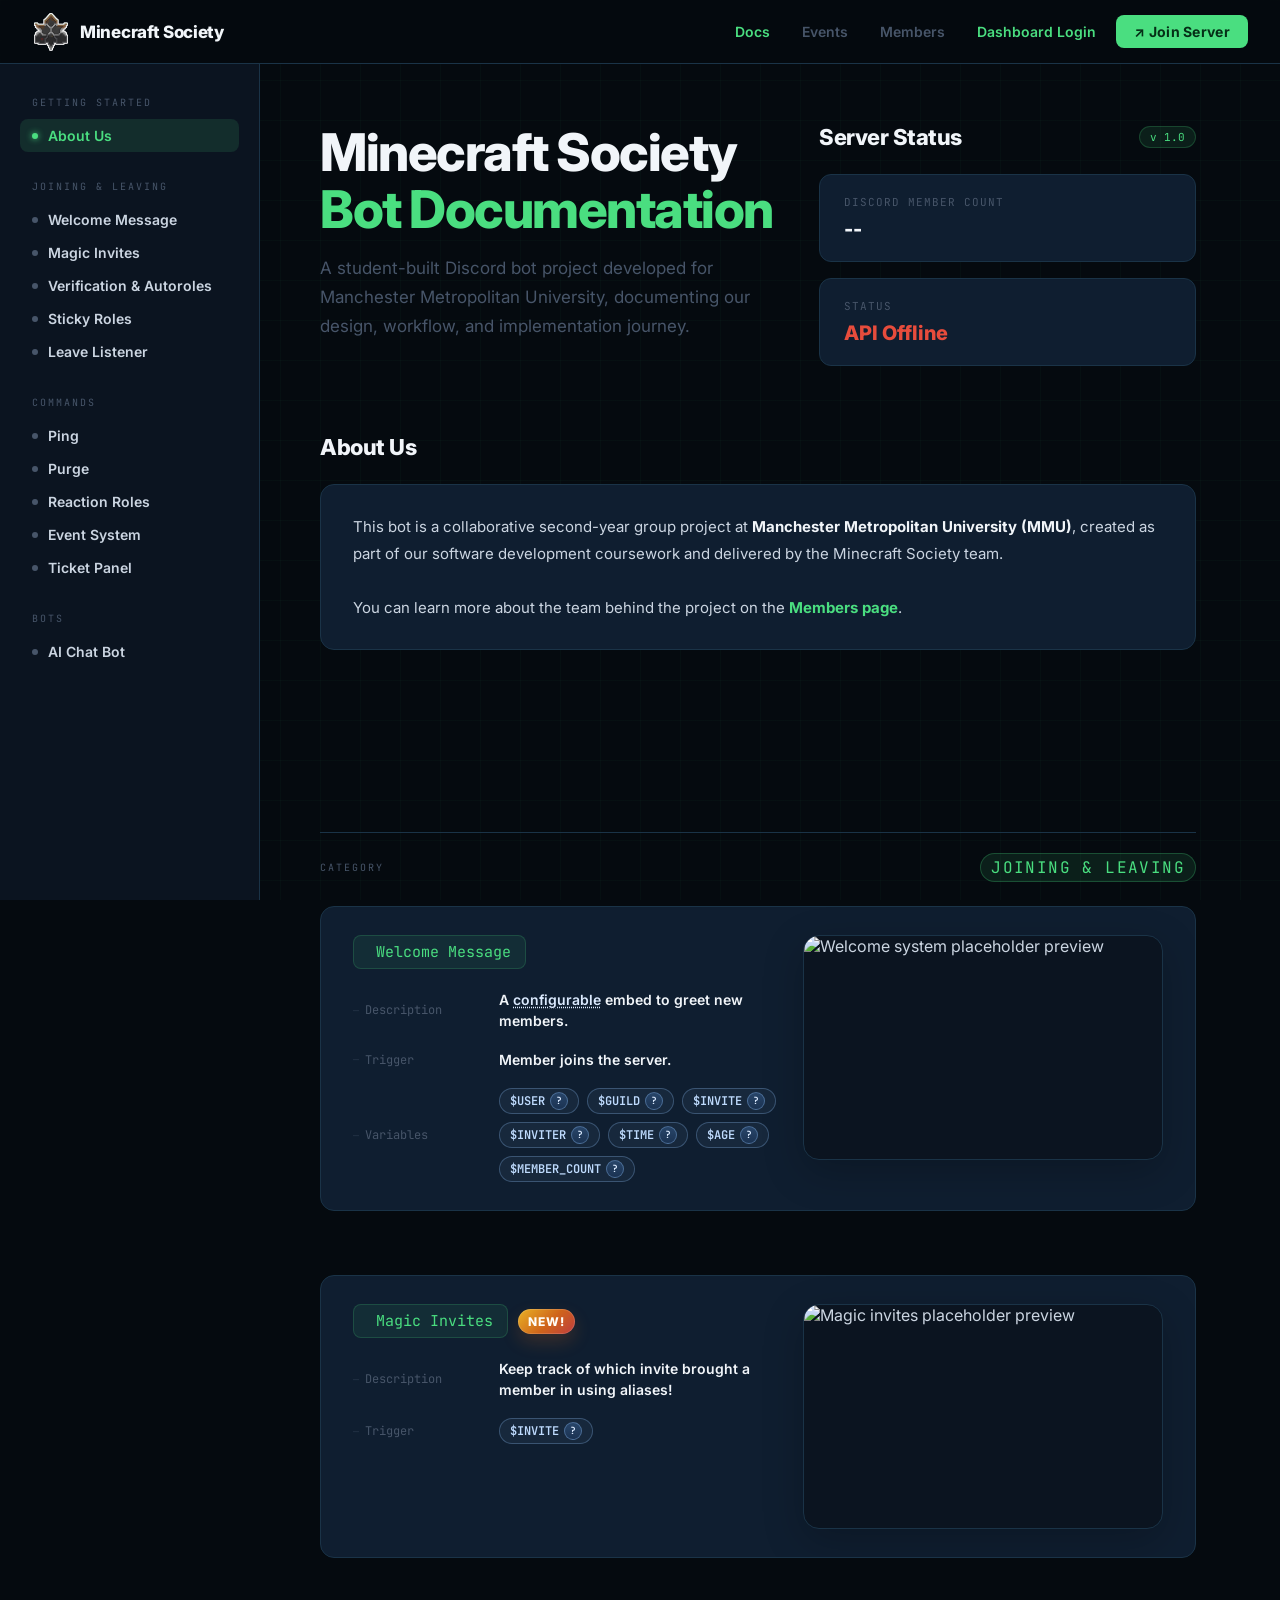
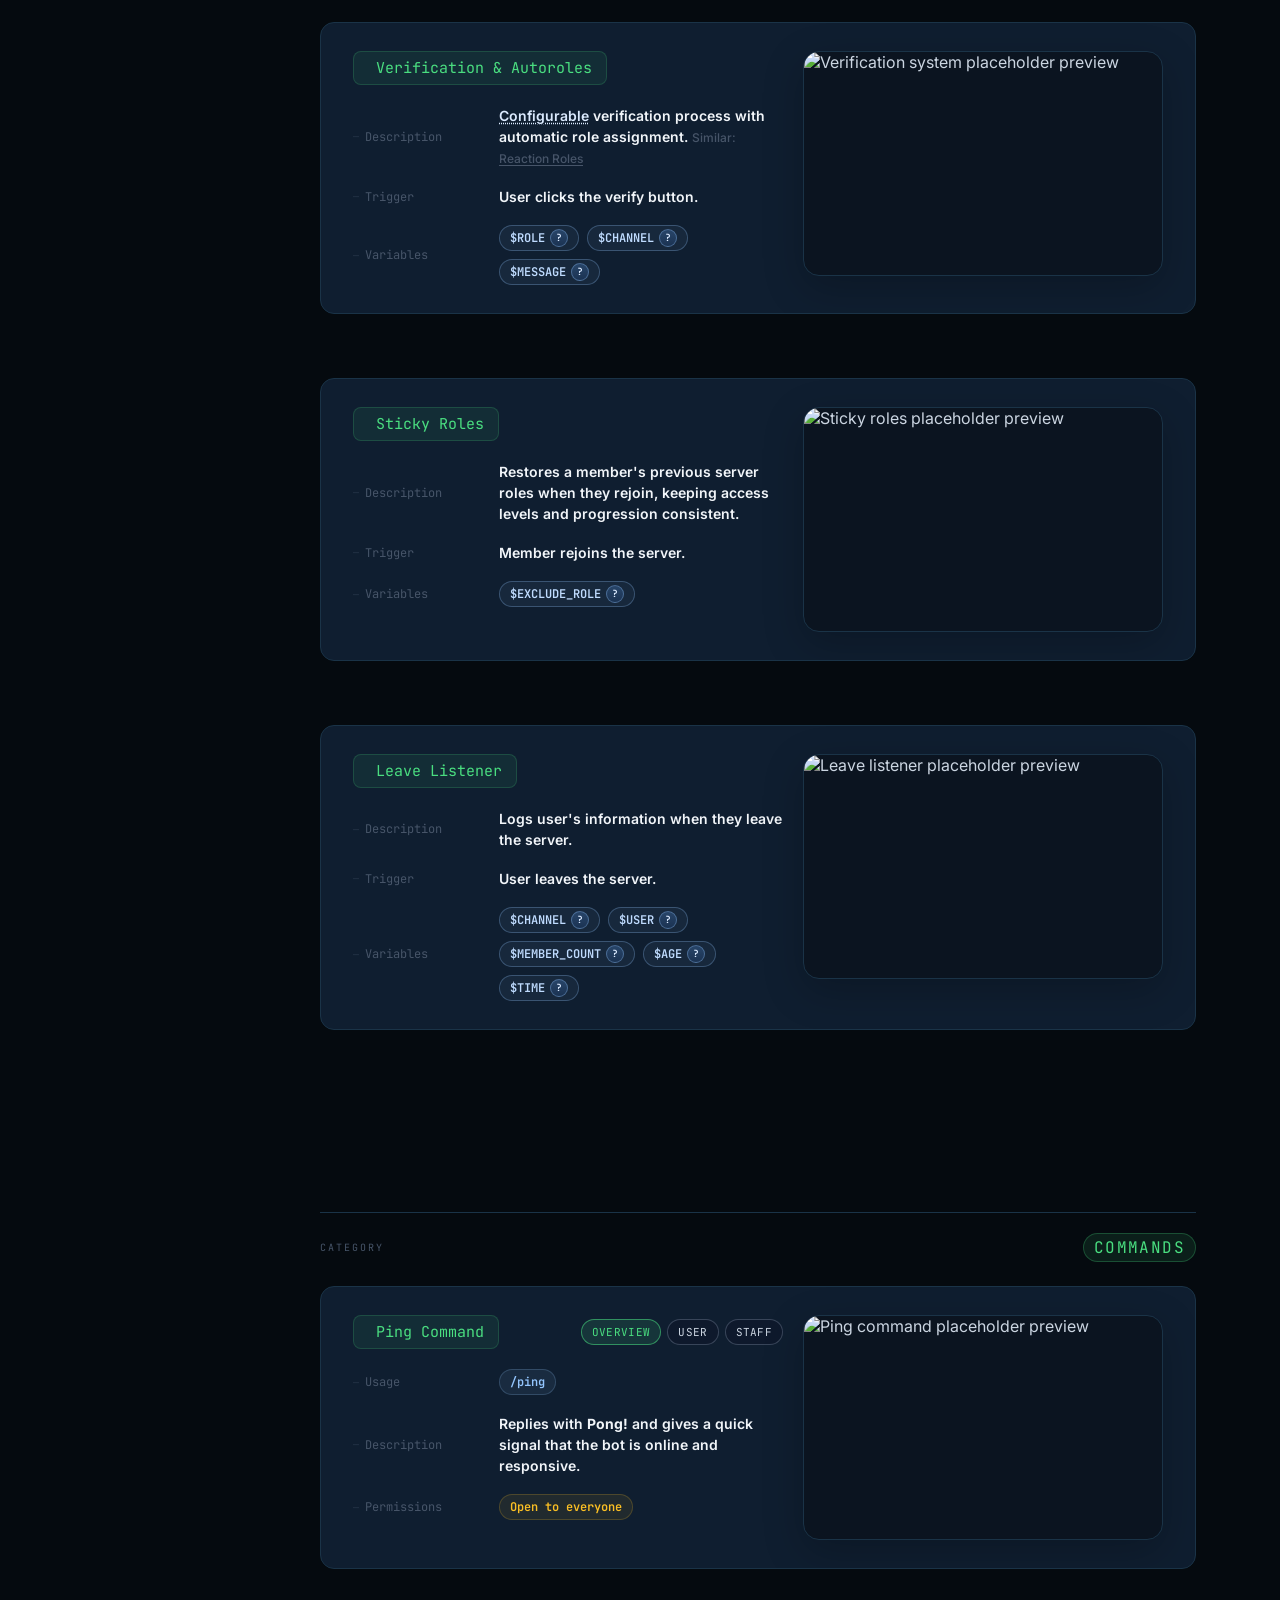
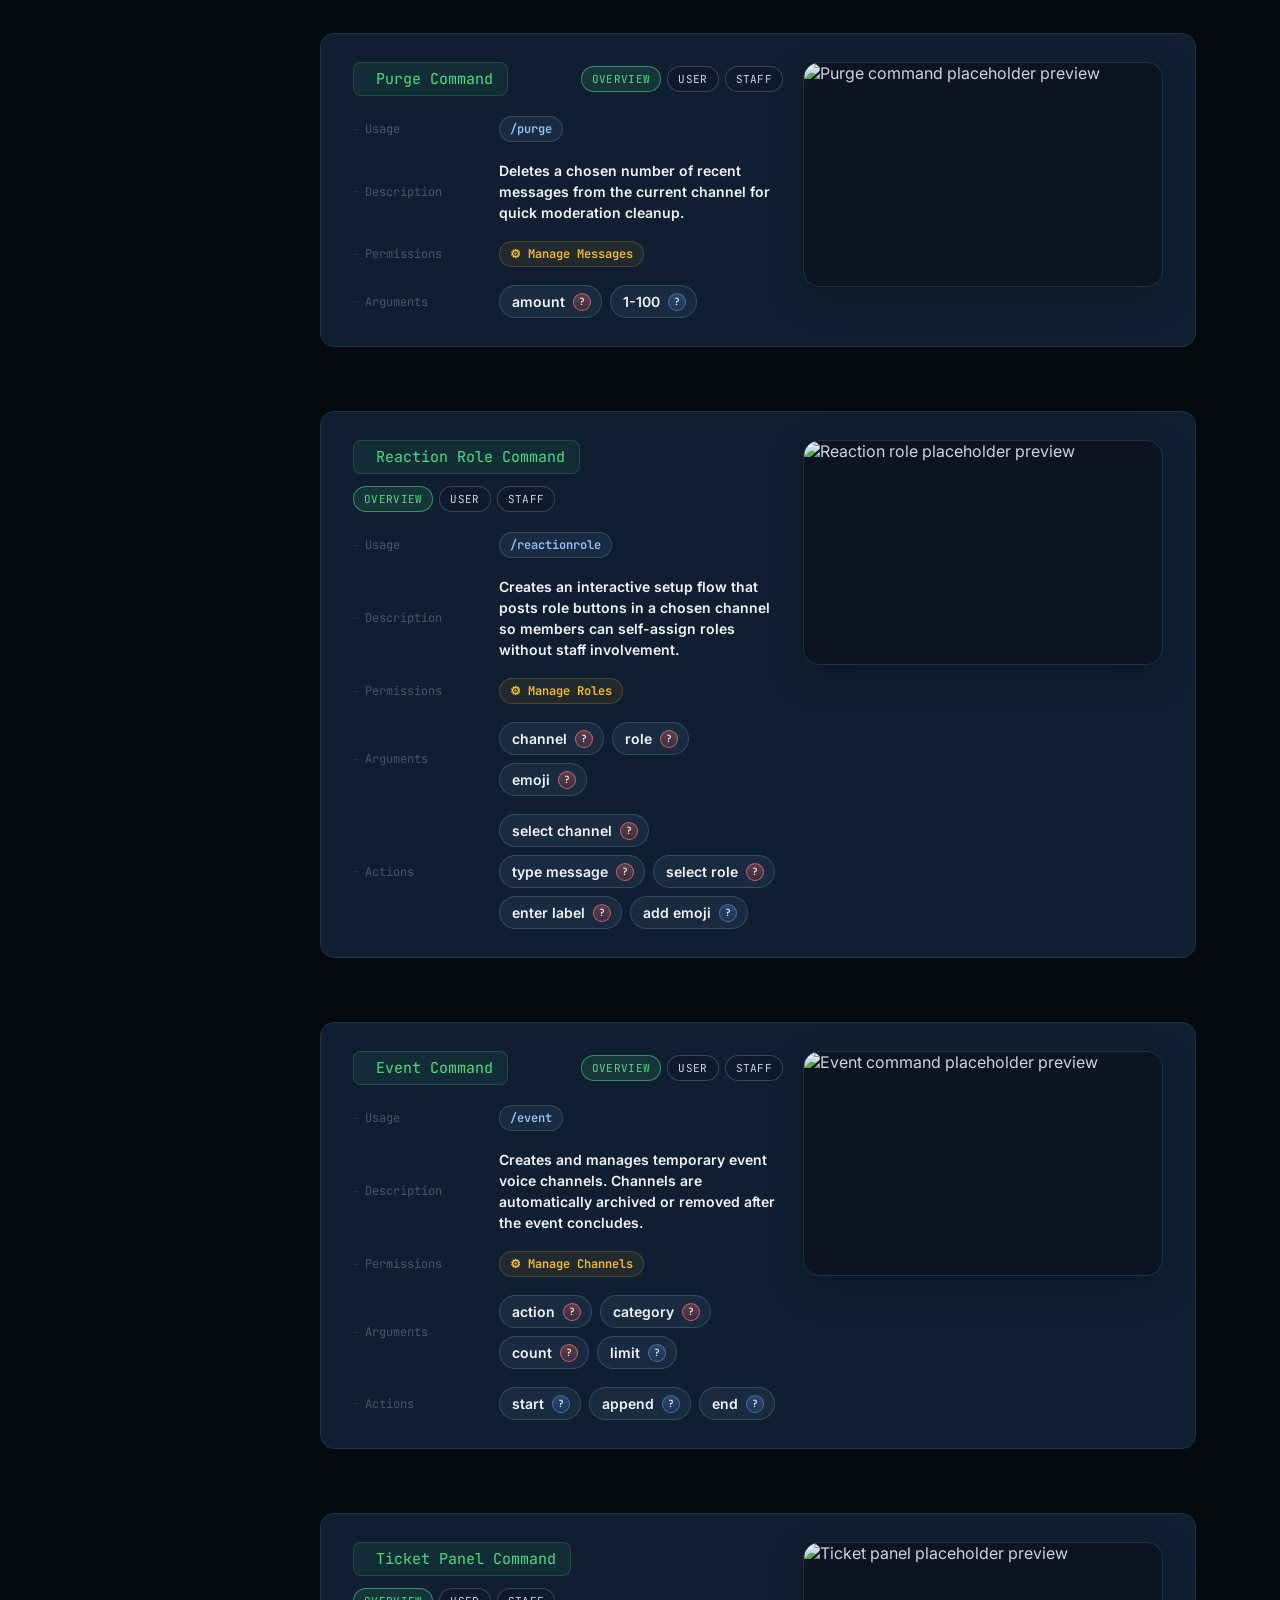
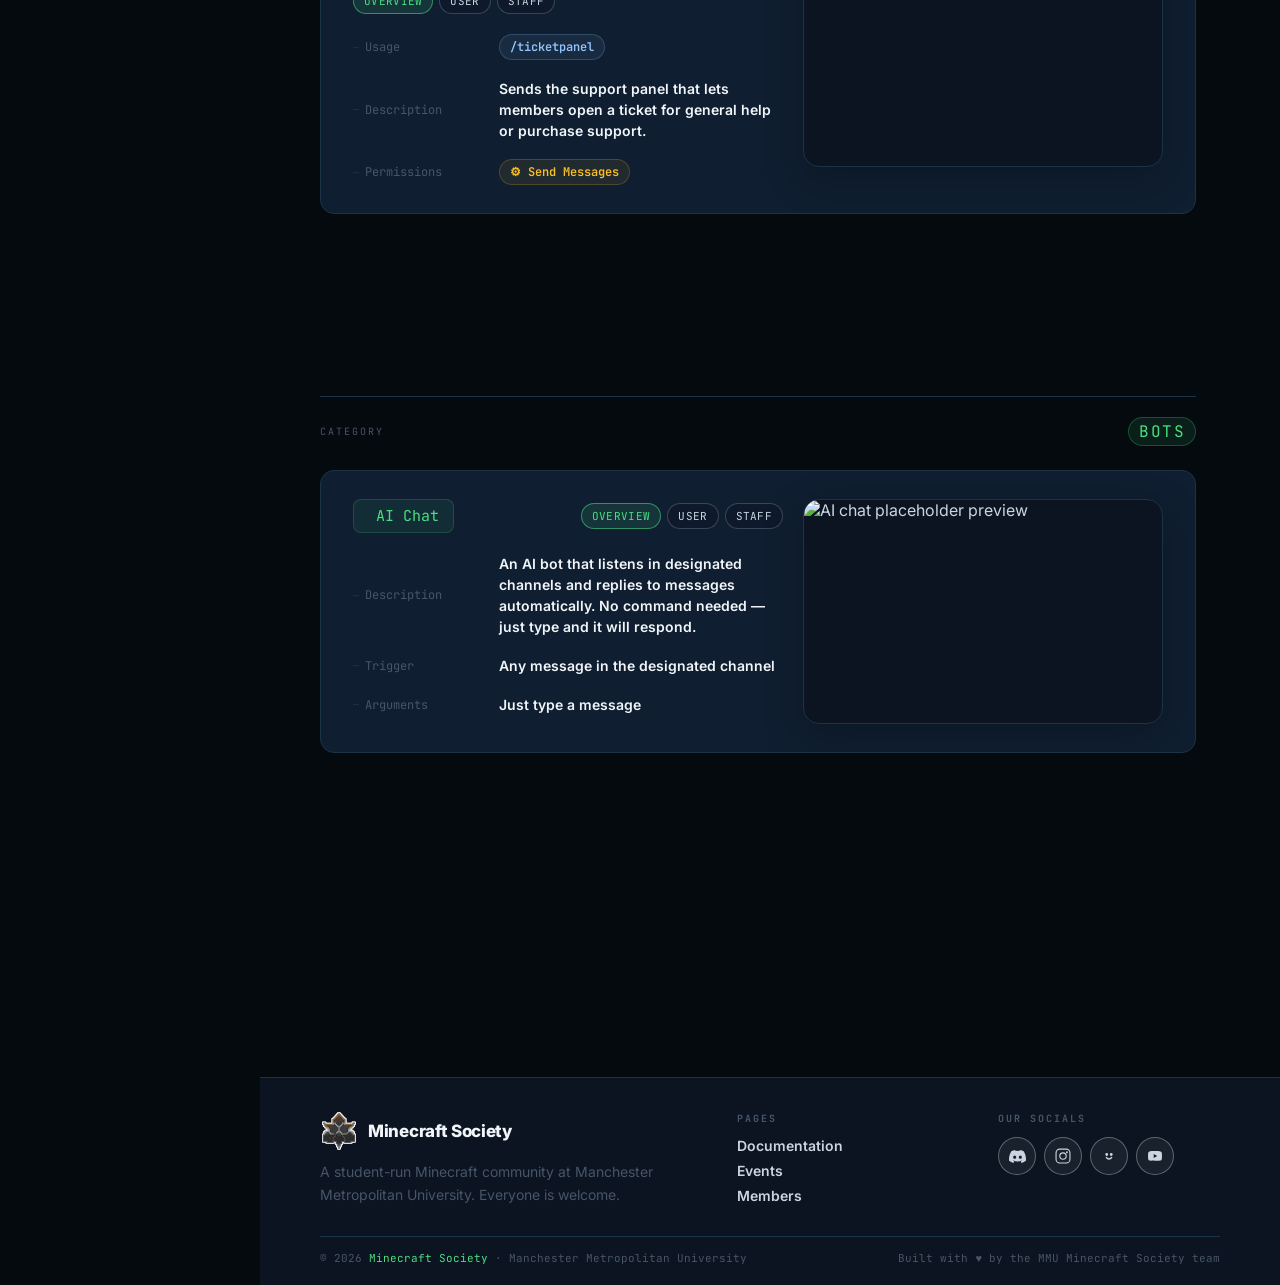
==== commit 75d4aea5: "Rest of Joining & Welcoming content" ====
--- a/index.html
+++ b/index.html
@@ -506,6 +506,33 @@
   border:1px solid rgba(74,222,128,.18);
   border-radius:8px; padding:6px 14px; margin-bottom:20px;
 }
+
+.command-header-row {
+  display:inline-flex;
+  align-items:center;
+  gap:10px;
+  margin-bottom:20px;
+}
+
+.command-header-row .command-header {
+  margin-bottom:0;
+}
+
+.magic-new-badge {
+  display:inline-flex;
+  align-items:center;
+  justify-content:center;
+  padding:5px 10px;
+  border-radius:999px;
+  background:linear-gradient(135deg, rgba(251,191,36,.92), rgba(249,115,22,.82) 55%, rgba(239,68,68,.78));
+  color:#fffdf8;
+  font-size:12px;
+  font-weight:800;
+  letter-spacing:1px;
+  text-transform:uppercase;
+  box-shadow:0 0 0 1px rgba(255,255,255,.14) inset, 0 8px 18px rgba(249,115,22,.18);
+  animation:badgePulse 2s ease-in-out infinite;
+}
 .command-toolbar {
   display:flex;
   align-items:center;
@@ -615,6 +642,7 @@
 /* ANIMATIONS */
 @keyframes fadeUp { from{opacity:0;transform:translateY(30px)} to{opacity:1;transform:translateY(0)} }
 @keyframes pulse { 0%,100%{opacity:1} 50%{opacity:.4} }
+@keyframes badgePulse { 0%,100%{transform:translateY(0) scale(1); filter:saturate(1)} 50%{transform:translateY(-1px) scale(1.04); filter:saturate(1.2)} }
 
 ::-webkit-scrollbar { width:6px; }
 ::-webkit-scrollbar-track { background:var(--bg); }
@@ -721,7 +749,7 @@
       <div class="command-box-body">
         <div class="command-header">Welcome Message</div>
         <div class="property-grid">
-          <div class="label">Description</div><div class="value">A customisable embed to greet new members.<br><span class="dashboard-hint" tabindex="0" aria-describedby="welcome-dashboard-hint">Configurable in your dashboard...<span class="dashboard-hint-tooltip" id="welcome-dashboard-hint">You need to be an administrator to access the dashboard settings.</span></span></div>
+          <div class="label">Description</div><div class="value">A <span class="dashboard-hint" tabindex="0" aria-describedby="welcome-dashboard-hint">configurable<span class="dashboard-hint-tooltip" id="welcome-dashboard-hint">You need to be an administrator to configure the dashboard.</span></span> embed to greet new members.</div>
           <div class="label">Trigger</div><div class="value">Member joins the server.</div>
           <div class="label">Variables</div>
           <div class="value">
@@ -746,12 +774,18 @@
   <section id="magicinvites">
     <div class="command-box has-media no-role-switch" data-role-key="magicInvites">
       <div class="command-box-body">
-        <div class="command-header">Magic Invites</div>
+        <div class="command-header-row">
+          <div class="command-header">Magic Invites</div>
+          <span class="magic-new-badge">new!</span>
+        </div>
         <div class="property-grid">
-          <div class="label">Description</div><div class="value">Tracks which invite brought a member in, who created it, and account-age context so join activity is transparent from day one.</div>
-          <div class="label">Trigger</div><div class="value">Member joins through an invite link</div>
-          <div class="label">Channel</div><div class="value">#test-welcome</div>
-          <div class="label">Info shown</div><div class="value">Invite code · Inviter · Discord account age</div>
+          <div class="label">Description</div><div class="value">Keep track of which invite brought a member in using aliases!</div>
+          <div class="label">Trigger</div>
+          <div class="value">
+            <div class="usage-pills">
+              <span class="usage-item pill-blue command-note" role="button" tabindex="0" onclick="toggleHelpHint(this)" onkeydown="if(event.key==='Enter'||event.key===' '){event.preventDefault();toggleHelpHint(this);}">$INVITE<span class="help-popover" role="tooltip">When using an alias, it will replace the invite code with the name you gave it.</span></span>
+            </div>
+          </div>
         </div>
       </div>
       <div class="command-media">
@@ -765,10 +799,16 @@
       <div class="command-box-body">
         <div class="command-header">Verification &amp; Autoroles</div>
         <div class="property-grid">
-          <div class="label">Description</div><div class="value">Sends a verification embed in <strong>#verify</strong>. New members click the <em>Enter Server</em> button to receive the <strong>Member</strong> role and unlock full server access.</div>
-          <div class="label">Trigger</div><div class="value">Member clicks the verify button</div>
-          <div class="label">Channel</div><div class="value">#verify</div>
-          <div class="label">Role granted</div><div class="value">Member</div>
+          <div class="label">Description</div><div class="value"><span class="dashboard-hint" tabindex="0" aria-describedby="verification-dashboard-hint">Configurable<span class="dashboard-hint-tooltip" id="verification-dashboard-hint">You need to be an administrator to configure the dashboard.</span></span> verification process with automatic role assignment. <span style="font-size:12px; color:var(--muted); font-weight:500;">Similar: <a href="#reactionrole" style="color:inherit; text-decoration:underline; text-underline-offset:2px;">Reaction Roles</a></span></div>
+          <div class="label">Trigger</div><div class="value">User clicks the verify button.</div>
+          <div class="label">Variables</div>
+          <div class="value">
+            <div class="usage-pills">
+              <span class="usage-item pill-blue command-note" role="button" tabindex="0" onclick="toggleHelpHint(this)" onkeydown="if(event.key==='Enter'||event.key===' '){event.preventDefault();toggleHelpHint(this);}">$ROLE<span class="help-popover" role="tooltip">The role granted when the button is clicked.</span></span>
+              <span class="usage-item pill-blue command-note" role="button" tabindex="0" onclick="toggleHelpHint(this)" onkeydown="if(event.key==='Enter'||event.key===' '){event.preventDefault();toggleHelpHint(this);}">$CHANNEL<span class="help-popover" role="tooltip">The channel where the verification panel is posted.</span></span>
+              <span class="usage-item pill-blue command-note" role="button" tabindex="0" onclick="toggleHelpHint(this)" onkeydown="if(event.key==='Enter'||event.key===' '){event.preventDefault();toggleHelpHint(this);}">$MESSAGE<span class="help-popover" role="tooltip">The verification message content shown to users.</span></span>
+            </div>
+          </div>
         </div>
       </div>
       <div class="command-media">
@@ -783,9 +823,13 @@
         <div class="command-header">Sticky Roles</div>
         <div class="property-grid">
           <div class="label">Description</div><div class="value">Restores a member&apos;s previous server roles when they rejoin, keeping access levels and progression consistent.</div>
-          <div class="label">Trigger</div><div class="value">Member rejoins the server</div>
-          <div class="label">Role behavior</div><div class="value">Reapplies saved roles that are still valid</div>
-          <div class="label">Purpose</div><div class="value">Prevents manual re-role work and preserves member continuity</div>
+          <div class="label">Trigger</div><div class="value">Member rejoins the server.</div>
+          <div class="label">Variables</div>
+          <div class="value">
+            <div class="usage-pills">
+              <span class="usage-item pill-blue command-note" role="button" tabindex="0" onclick="toggleHelpHint(this)" onkeydown="if(event.key==='Enter'||event.key===' '){event.preventDefault();toggleHelpHint(this);}">$EXCLUDE_ROLE<span class="help-popover" role="tooltip">Select roles to avoid being reapplied.</span></span>
+            </div>
+          </div>
         </div>
       </div>
       <div class="command-media">
@@ -799,10 +843,18 @@
       <div class="command-box-body">
         <div class="command-header">Leave Listener</div>
         <div class="property-grid">
-          <div class="label">Description</div><div class="value">Automatically logs when members leave so staff can track churn and keep moderation context accurate.</div>
-          <div class="label">Trigger</div><div class="value">Member leaves the server</div>
-          <div class="label">Channel</div><div class="value">#test-welcome</div>
-          <div class="label">Info shown</div><div class="value">Member tag · Leave timestamp · Account snapshot</div>
+          <div class="label">Description</div><div class="value">Logs user's information when they leave the server.</div>
+          <div class="label">Trigger</div><div class="value">User leaves the server.</div>
+          <div class="label">Variables</div>
+          <div class="value">
+            <div class="usage-pills">
+              <span class="usage-item pill-blue command-note" role="button" tabindex="0" onclick="toggleHelpHint(this)" onkeydown="if(event.key==='Enter'||event.key===' '){event.preventDefault();toggleHelpHint(this);}">$CHANNEL<span class="help-popover" role="tooltip">The channel where the leave log is posted.</span></span>
+              <span class="usage-item pill-blue command-note" role="button" tabindex="0" onclick="toggleHelpHint(this)" onkeydown="if(event.key==='Enter'||event.key===' '){event.preventDefault();toggleHelpHint(this);}">$USER<span class="help-popover" role="tooltip">The member who left the server.</span></span>
+              <span class="usage-item pill-blue command-note" role="button" tabindex="0" onclick="toggleHelpHint(this)" onkeydown="if(event.key==='Enter'||event.key===' '){event.preventDefault();toggleHelpHint(this);}">$MEMBER_COUNT<span class="help-popover" role="tooltip">The current member count after they leave.</span></span>
+              <span class="usage-item pill-blue command-note" role="button" tabindex="0" onclick="toggleHelpHint(this)" onkeydown="if(event.key==='Enter'||event.key===' '){event.preventDefault();toggleHelpHint(this);}">$AGE<span class="help-popover" role="tooltip">The age of the member's Discord account.</span></span>
+              <span class="usage-item pill-blue command-note" role="button" tabindex="0" onclick="toggleHelpHint(this)" onkeydown="if(event.key==='Enter'||event.key===' '){event.preventDefault();toggleHelpHint(this);}">$TIME<span class="help-popover" role="tooltip">The time the member left the server.</span></span>
+            </div>
+          </div>
         </div>
       </div>
       <div class="command-media">
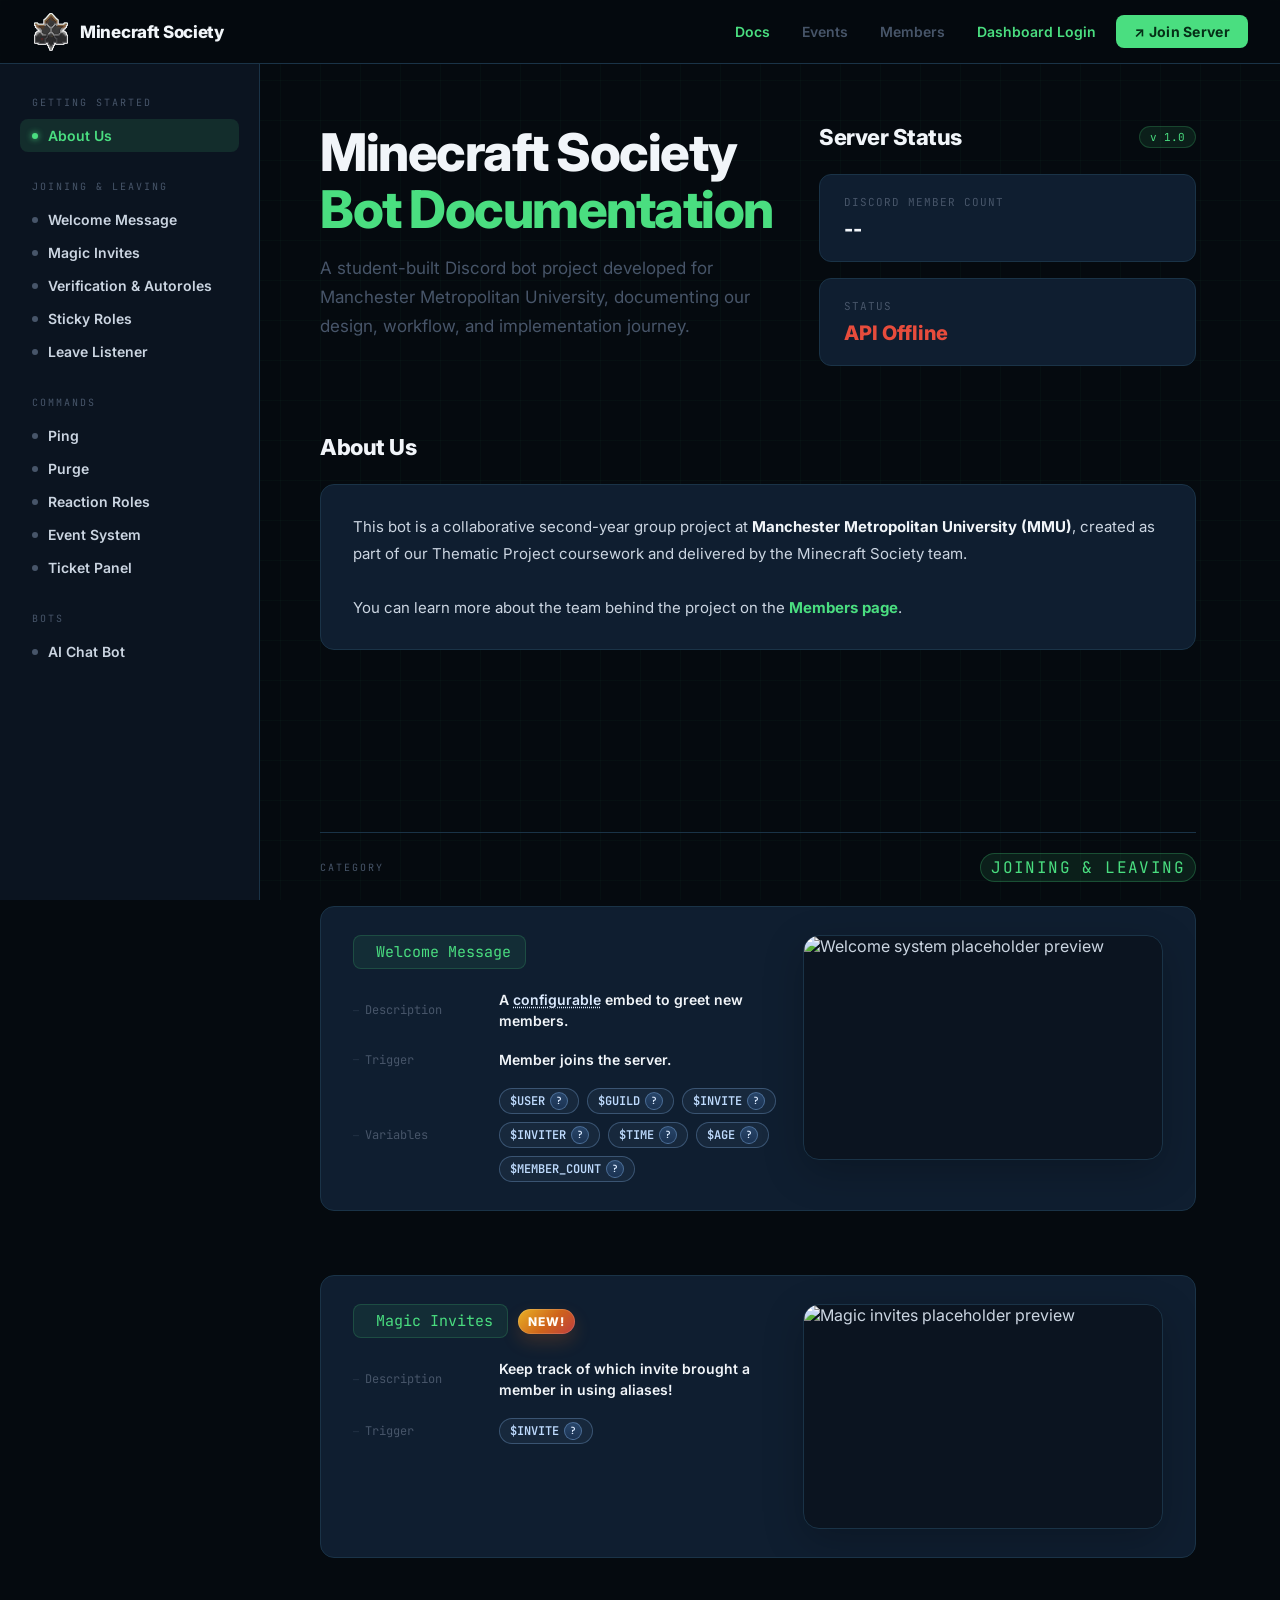
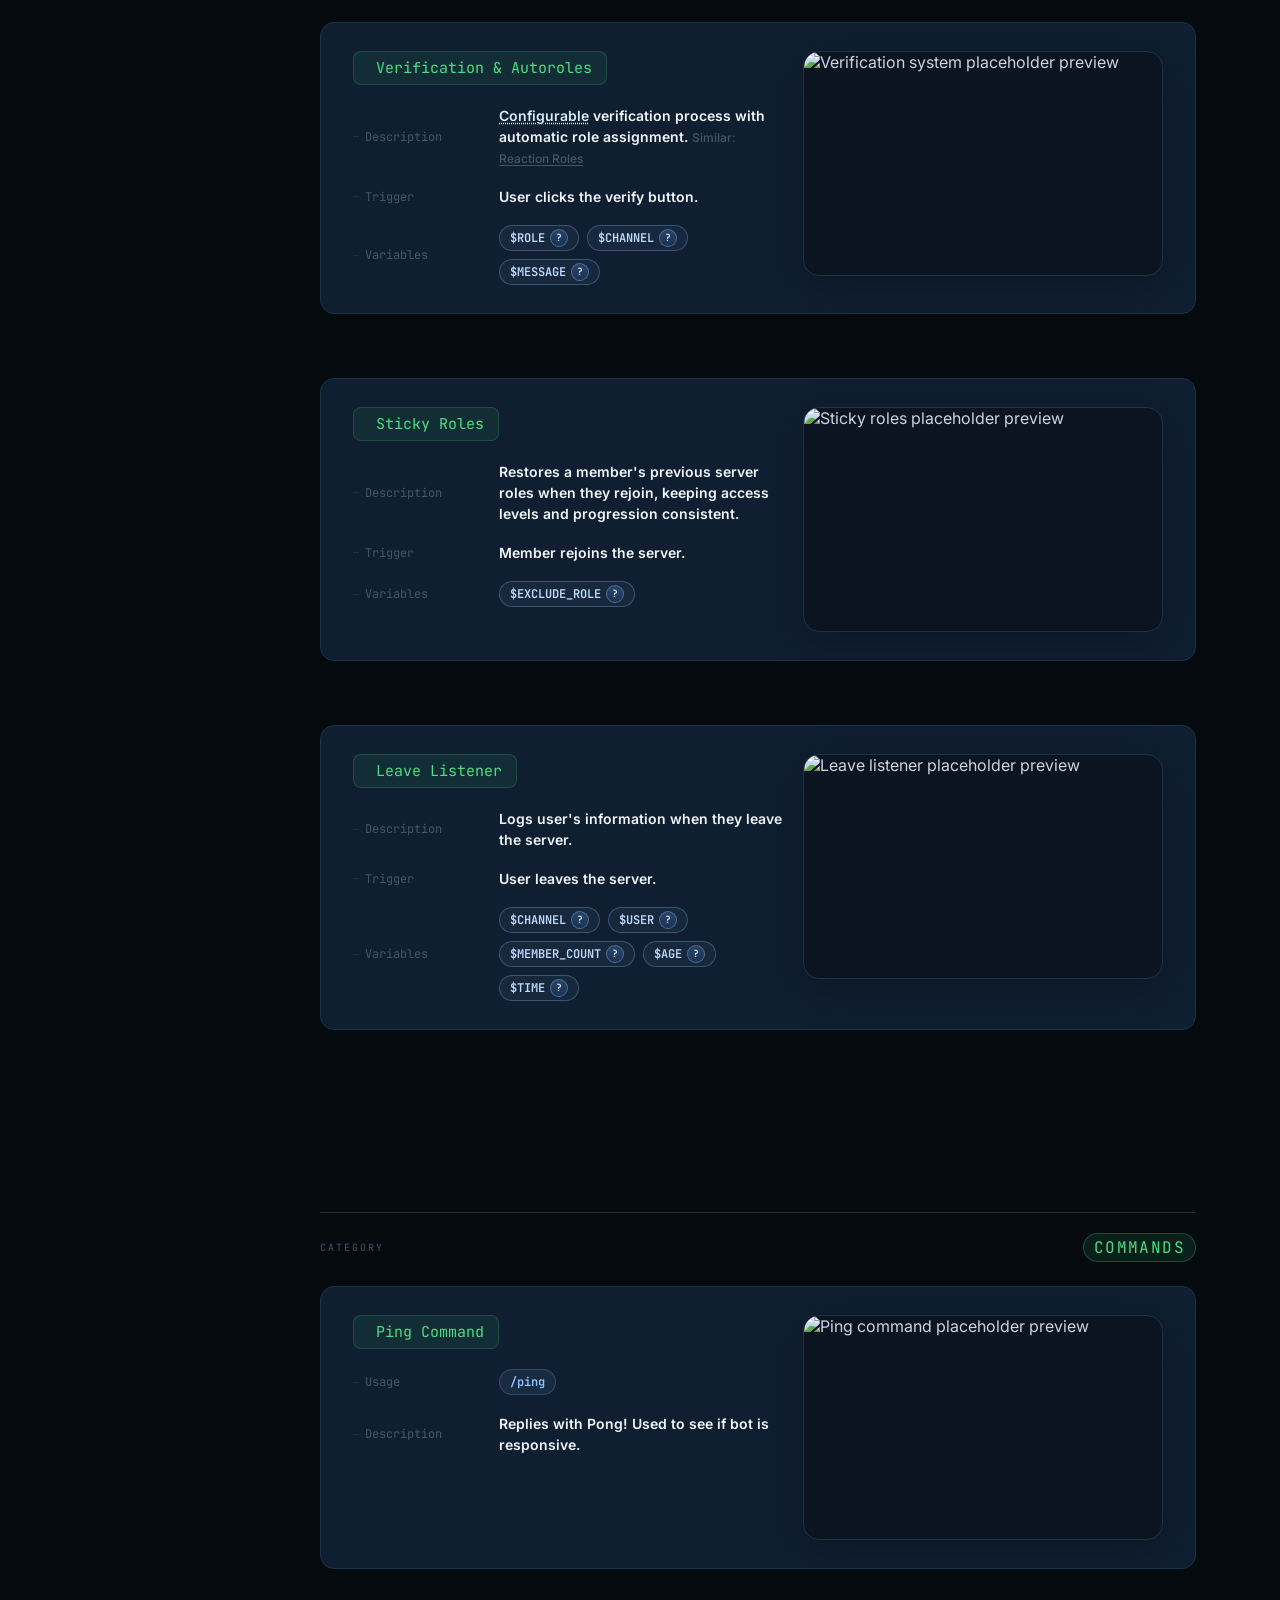
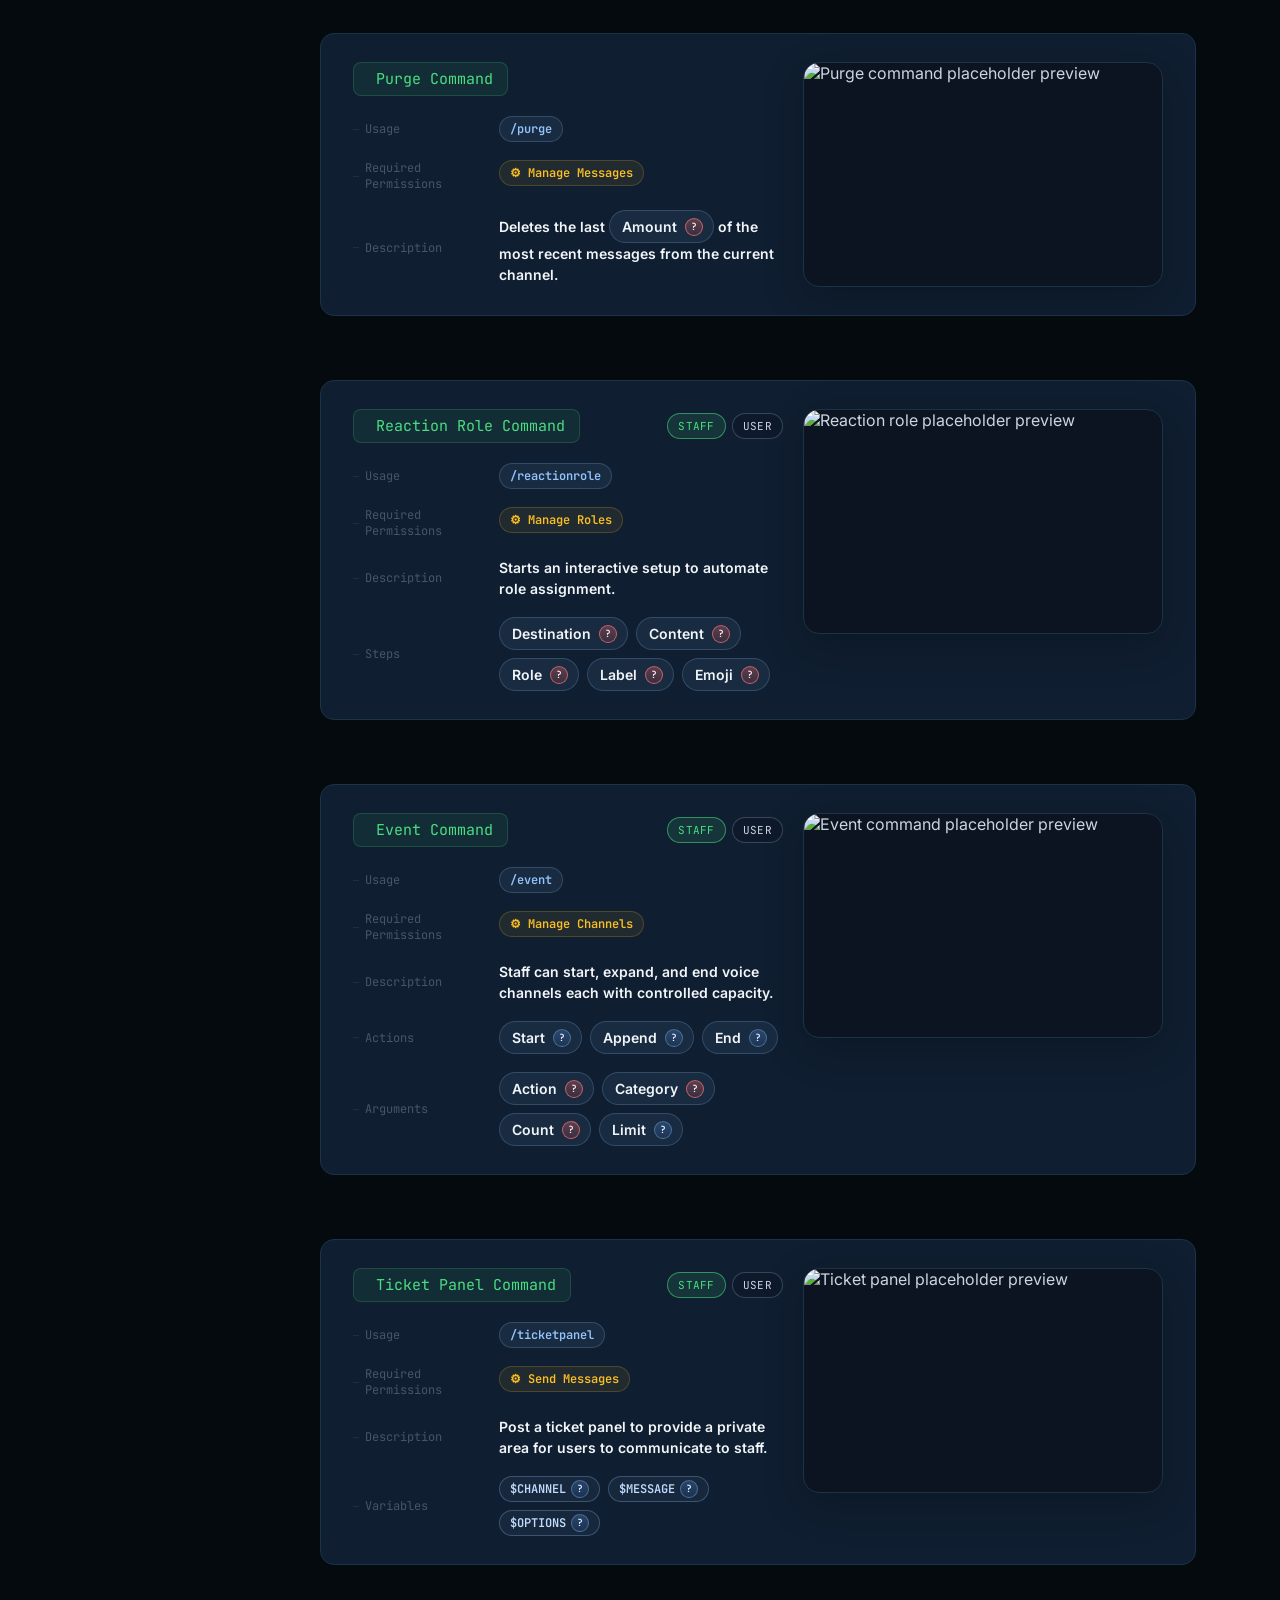
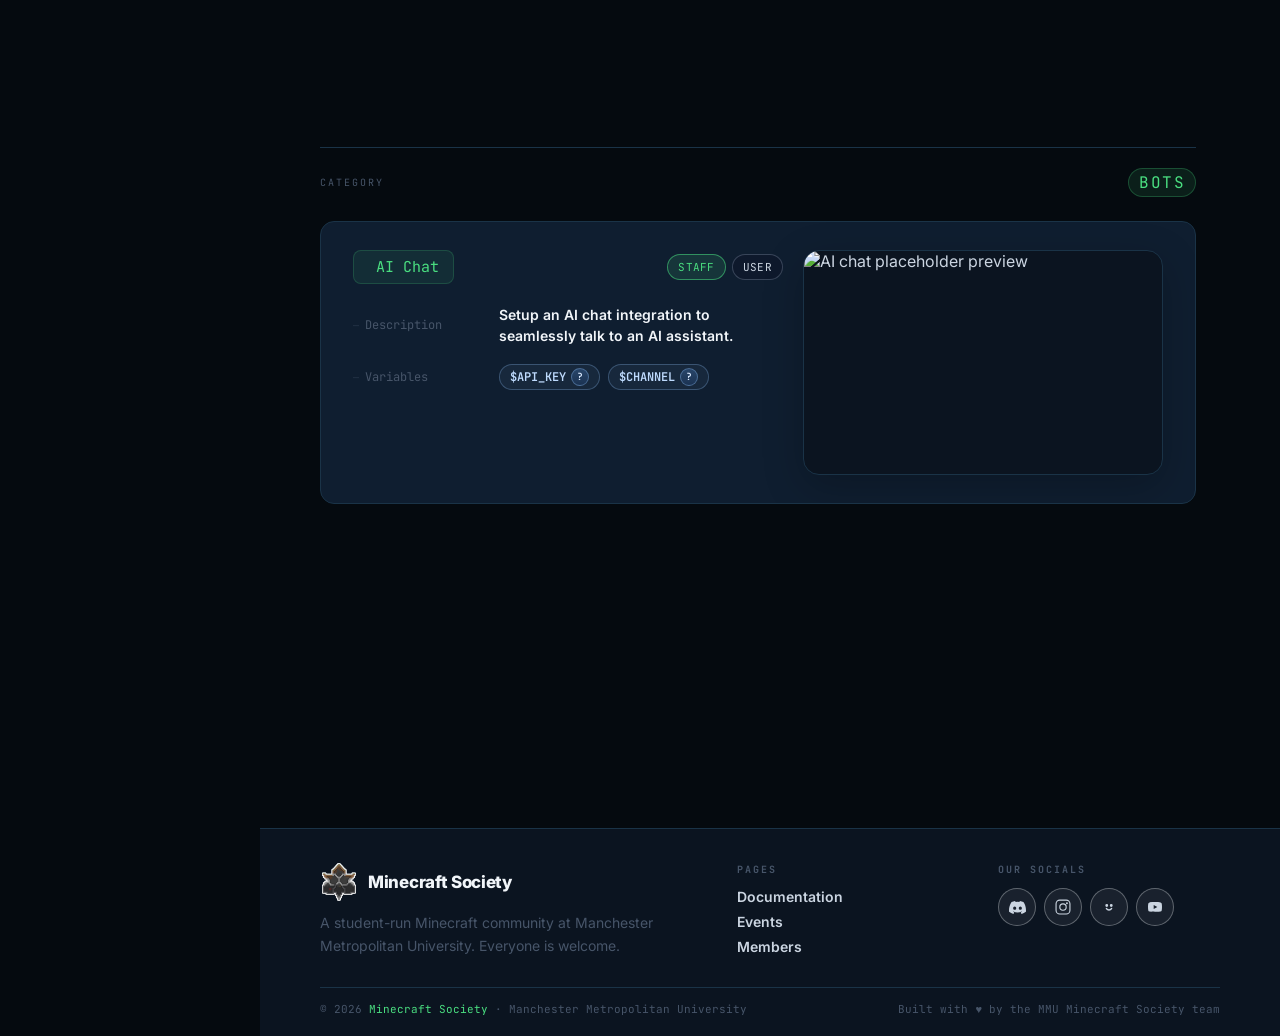
==== commit cc3cb1e4: "Rest of cards content" ====
--- a/index.html
+++ b/index.html
@@ -28,6 +28,16 @@
   padding:calc(var(--header-h) + 60px) 60px 80px;
   position:relative;
   z-index:1;
+}
+
+/* Staff-only content */
+.staff-only-row.hidden {
+  display:none;
+}
+
+/* User-only content */
+.user-only-row.hidden {
+  display:none;
 }
 
 .top-showcase {
@@ -731,7 +741,7 @@
     </div>
     <div class="section-title"><h2>About Us</h2></div>
     <div class="prose intro-prose">
-      This bot is a collaborative second-year group project at <strong>Manchester Metropolitan University (MMU)</strong>, created as part of our software development coursework and delivered by the Minecraft Society team.
+      This bot is a collaborative second-year group project at <strong>Manchester Metropolitan University (MMU)</strong>, created as part of our Thematic Project coursework and delivered by the Minecraft Society team.
       <br><br>
       You can learn more about the team behind the project on the <a href="/members" style="color: var(--green); text-decoration: none; font-weight: 700;">Members page</a>.
     </div>
@@ -871,13 +881,12 @@
   </div>
 
   <section id="ping">
-    <div class="command-box has-media">
+    <div class="command-box has-media no-role-switch">
       <div class="command-box-body">
         <div class="command-header">Ping Command</div>
         <div class="property-grid">
           <div class="label">Usage</div><div class="value"><span class="pill-blue">/ping</span></div>
-          <div class="label">Description</div><div class="value">Replies with <strong>Pong!</strong> and gives a quick signal that the bot is online and responsive.</div>
-          <div class="label">Permissions</div><div class="value"><span class="pill">Open to everyone</span></div>
+          <div class="label">Description</div><div class="value">Replies with Pong! Used to see if bot is responsive.</div>
         </div>
       </div>
       <div class="command-media">
@@ -887,22 +896,13 @@
   </section>
 
   <section id="purge">
-    <div class="command-box has-media">
+    <div class="command-box has-media no-role-switch">
       <div class="command-box-body">
         <div class="command-header">Purge Command</div>
         <div class="property-grid">
           <div class="label">Usage</div><div class="value"><span class="pill-blue">/purge</span></div>
-          <div class="label">Description</div><div class="value">Deletes a chosen number of recent messages from the current channel for quick moderation cleanup.</div>
-          <div class="label">Permissions</div><div class="value"><span class="pill">⚙ Manage Messages</span></div>
-          <div class="label">Arguments</div>
-          <div class="value">
-            <div class="command-arg-row">
-              <div class="usage-pills">
-                <span class="usage-item is-required" role="button" tabindex="0" onclick="toggleHelpHint(this)" onkeydown="if(event.key==='Enter'||event.key===' '){event.preventDefault();toggleHelpHint(this);}">amount<span class="help-popover" role="tooltip"><span class="required-text">Required</span>Amount of messages to delete.</span></span>
-                <span class="usage-item command-note" role="button" tabindex="0" onclick="toggleHelpHint(this)" onkeydown="if(event.key==='Enter'||event.key===' '){event.preventDefault();toggleHelpHint(this);}">1-100<span class="help-popover" role="tooltip">Allowed range for the amount argument.</span></span>
-              </div>
-            </div>
-          </div>
+          <div class="label">Required Permissions</div><div class="value"><span class="pill">⚙ Manage Messages</span></div>
+          <div class="label">Description</div><div class="value">Deletes the last <span class="usage-item command-note is-required" role="button" tabindex="0" onclick="toggleHelpHint(this)" onkeydown="if(event.key==='Enter'||event.key===' '){event.preventDefault();toggleHelpHint(this);}">Amount<span class="help-popover" role="tooltip">Amount must be between 1-100</span></span> of the most recent messages from the current channel.</div>
         </div>
       </div>
       <div class="command-media">
@@ -917,26 +917,18 @@
         <div class="command-header">Reaction Role Command</div>
         <div class="property-grid">
           <div class="label">Usage</div><div class="value"><span class="pill-blue">/reactionrole</span></div>
-          <div class="label">Description</div><div class="value">Creates an interactive setup flow that posts role buttons in a chosen channel so members can self-assign roles without staff involvement.</div>
-          <div class="label">Permissions</div><div class="value"><span class="pill">⚙ Manage Roles</span></div>
-          <div class="label">Arguments</div>
-          <div class="value">
+          <div class="label staff-only-row">Required Permissions</div><div class="value staff-only-row"><span class="pill">⚙ Manage Roles</span></div>
+          <div class="label">Description</div><div class="value"></div>
+          <div class="label staff-only-row">Steps</div>
+          <div class="value staff-only-row">
             <div class="command-arg-row">
               <div class="usage-pills">
-                <span class="usage-item is-required" role="button" tabindex="0" onclick="toggleHelpHint(this)" onkeydown="if(event.key==='Enter'||event.key===' '){event.preventDefault();toggleHelpHint(this);}">channel<span class="help-popover" role="tooltip"><span class="required-text">Required</span>Destination text channel for the button panel.</span></span>
-                <span class="usage-item is-required" role="button" tabindex="0" onclick="toggleHelpHint(this)" onkeydown="if(event.key==='Enter'||event.key===' '){event.preventDefault();toggleHelpHint(this);}">role<span class="help-popover" role="tooltip"><span class="required-text">Required</span>Role assigned when a member clicks the button.</span></span>
-                <span class="usage-item is-required" role="button" tabindex="0" onclick="toggleHelpHint(this)" onkeydown="if(event.key==='Enter'||event.key===' '){event.preventDefault();toggleHelpHint(this);}">emoji<span class="help-popover" role="tooltip"><span class="required-text">Required</span>Emoji shown on the role button.</span></span>
+                <span class="usage-item is-required" role="button" tabindex="0" onclick="toggleHelpHint(this)" onkeydown="if(event.key==='Enter'||event.key===' '){event.preventDefault();toggleHelpHint(this);}">Destination<span class="help-popover" role="tooltip"><span class="required-text">Required</span>Which channel do you want to send the button panel to?</span></span>
+                <span class="usage-item is-required" role="button" tabindex="0" onclick="toggleHelpHint(this)" onkeydown="if(event.key==='Enter'||event.key===' '){event.preventDefault();toggleHelpHint(this);}">Content<span class="help-popover" role="tooltip"><span class="required-text">Required</span>What will appear above the button?</span></span>
+                <span class="usage-item is-required" role="button" tabindex="0" onclick="toggleHelpHint(this)" onkeydown="if(event.key==='Enter'||event.key===' '){event.preventDefault();toggleHelpHint(this);}">Role<span class="help-popover" role="tooltip"><span class="required-text">Required</span>Which role should be assigned?</span></span>
+                <span class="usage-item is-required" role="button" tabindex="0" onclick="toggleHelpHint(this)" onkeydown="if(event.key==='Enter'||event.key===' '){event.preventDefault();toggleHelpHint(this);}">Label<span class="help-popover" role="tooltip"><span class="required-text">Required</span>What will the button say?</span></span>
+                <span class="usage-item is-required" role="button" tabindex="0" onclick="toggleHelpHint(this)" onkeydown="if(event.key==='Enter'||event.key===' '){event.preventDefault();toggleHelpHint(this);}">Emoji<span class="help-popover" role="tooltip"><span class="required-text">Required</span>What emoji should be displayed on the button?</span></span>
               </div>
-            </div>
-          </div>
-          <div class="label">Actions</div>
-          <div class="value">
-            <div class="usage-pills">
-              <span class="usage-item command-note is-required" role="button" tabindex="0" onclick="toggleHelpHint(this)" onkeydown="if(event.key==='Enter'||event.key===' '){event.preventDefault();toggleHelpHint(this);}">select channel<span class="help-popover" role="tooltip"><span class="required-text">Required</span>Pick the destination channel for the setup wizard.</span></span>
-              <span class="usage-item command-note is-required" role="button" tabindex="0" onclick="toggleHelpHint(this)" onkeydown="if(event.key==='Enter'||event.key===' '){event.preventDefault();toggleHelpHint(this);}">type message<span class="help-popover" role="tooltip"><span class="required-text">Required</span>Enter the embed or panel message content.</span></span>
-              <span class="usage-item command-note is-required" role="button" tabindex="0" onclick="toggleHelpHint(this)" onkeydown="if(event.key==='Enter'||event.key===' '){event.preventDefault();toggleHelpHint(this);}">select role<span class="help-popover" role="tooltip"><span class="required-text">Required</span>Choose the role the button will grant.</span></span>
-              <span class="usage-item command-note is-required" role="button" tabindex="0" onclick="toggleHelpHint(this)" onkeydown="if(event.key==='Enter'||event.key===' '){event.preventDefault();toggleHelpHint(this);}">enter label<span class="help-popover" role="tooltip"><span class="required-text">Required</span>Set the text shown on the button.</span></span>
-              <span class="usage-item command-note" role="button" tabindex="0" onclick="toggleHelpHint(this)" onkeydown="if(event.key==='Enter'||event.key===' '){event.preventDefault();toggleHelpHint(this);}">add emoji<span class="help-popover" role="tooltip">Add the emoji shown alongside the label.</span></span>
             </div>
           </div>
         </div>
@@ -953,25 +945,25 @@
         <div class="command-header">Event Command</div>
         <div class="property-grid">
           <div class="label">Usage</div><div class="value"><span class="pill-blue">/event</span></div>
-          <div class="label">Description</div><div class="value">Creates and manages temporary event voice channels. Channels are automatically archived or removed after the event concludes.</div>
-          <div class="label">Permissions</div><div class="value"><span class="pill">⚙ Manage Channels</span></div>
-          <div class="label">Arguments</div>
-          <div class="value">
+          <div class="label staff-only-row">Required Permissions</div><div class="value staff-only-row"><span class="pill">⚙ Manage Channels</span></div>
+          <div class="label">Description</div><div class="value"></div>
+          <div class="label staff-only-row">Actions</div>
+          <div class="value staff-only-row">
+            <div class="usage-pills">
+              <span class="usage-item command-note" role="button" tabindex="0" onclick="toggleHelpHint(this)" onkeydown="if(event.key==='Enter'||event.key===' '){event.preventDefault();toggleHelpHint(this);}">Start<span class="help-popover" role="tooltip">Start a collection of voice channels.</span></span>
+              <span class="usage-item command-note" role="button" tabindex="0" onclick="toggleHelpHint(this)" onkeydown="if(event.key==='Enter'||event.key===' '){event.preventDefault();toggleHelpHint(this);}">Append<span class="help-popover" role="tooltip">Add more voice channels to the current collection.</span></span>
+              <span class="usage-item command-note" role="button" tabindex="0" onclick="toggleHelpHint(this)" onkeydown="if(event.key==='Enter'||event.key===' '){event.preventDefault();toggleHelpHint(this);}">End<span class="help-popover" role="tooltip">Stop the event and delete the collection of voice channels.</span></span>
+            </div>
+          </div>
+          <div class="label staff-only-row">Arguments</div>
+          <div class="value staff-only-row">
             <div class="command-arg-row">
               <div class="usage-pills">
-                <span class="usage-item is-required" role="button" tabindex="0" onclick="toggleHelpHint(this)" onkeydown="if(event.key==='Enter'||event.key===' '){event.preventDefault();toggleHelpHint(this);}">action<span class="help-popover" role="tooltip"><span class="required-text">Required</span>Choose start, append, or end.</span></span>
-                <span class="usage-item is-required" role="button" tabindex="0" onclick="toggleHelpHint(this)" onkeydown="if(event.key==='Enter'||event.key===' '){event.preventDefault();toggleHelpHint(this);}">category<span class="help-popover" role="tooltip"><span class="required-text">Required</span>Select the voice channel category.</span></span>
-                <span class="usage-item is-required" role="button" tabindex="0" onclick="toggleHelpHint(this)" onkeydown="if(event.key==='Enter'||event.key===' '){event.preventDefault();toggleHelpHint(this);}">count<span class="help-popover" role="tooltip"><span class="required-text">Required</span>Set how many voice channels to create.</span></span>
-                <span class="usage-item" role="button" tabindex="0" onclick="toggleHelpHint(this)" onkeydown="if(event.key==='Enter'||event.key===' '){event.preventDefault();toggleHelpHint(this);}">limit<span class="help-popover" role="tooltip">Optional user limit for appended channels.</span></span>
+                <span class="usage-item is-required" role="button" tabindex="0" onclick="toggleHelpHint(this)" onkeydown="if(event.key==='Enter'||event.key===' '){event.preventDefault();toggleHelpHint(this);}">Action<span class="help-popover" role="tooltip"><span class="required-text">Required</span>Choose: Start | Append | End.</span></span>
+                <span class="usage-item is-required" role="button" tabindex="0" onclick="toggleHelpHint(this)" onkeydown="if(event.key==='Enter'||event.key===' '){event.preventDefault();toggleHelpHint(this);}">Category<span class="help-popover" role="tooltip"><span class="required-text">Required</span>Select the channel category to host the event.</span></span>
+                <span class="usage-item is-required" role="button" tabindex="0" onclick="toggleHelpHint(this)" onkeydown="if(event.key==='Enter'||event.key===' '){event.preventDefault();toggleHelpHint(this);}">Count<span class="help-popover" role="tooltip"><span class="required-text">Required</span>Set how many voice channels to create.<br>Range: 1 - 10</span></span>
+                <span class="usage-item" role="button" tabindex="0" onclick="toggleHelpHint(this)" onkeydown="if(event.key==='Enter'||event.key===' '){event.preventDefault();toggleHelpHint(this);}">Limit<span class="help-popover" role="tooltip">User limit for channels.</span></span>
               </div>
-            </div>
-          </div>
-          <div class="label">Actions</div>
-          <div class="value">
-            <div class="usage-pills">
-              <span class="usage-item command-note" role="button" tabindex="0" onclick="toggleHelpHint(this)" onkeydown="if(event.key==='Enter'||event.key===' '){event.preventDefault();toggleHelpHint(this);}">start<span class="help-popover" role="tooltip">Create the initial event channels.</span></span>
-              <span class="usage-item command-note" role="button" tabindex="0" onclick="toggleHelpHint(this)" onkeydown="if(event.key==='Enter'||event.key===' '){event.preventDefault();toggleHelpHint(this);}">append<span class="help-popover" role="tooltip">Add more event voice channels.</span></span>
-              <span class="usage-item command-note" role="button" tabindex="0" onclick="toggleHelpHint(this)" onkeydown="if(event.key==='Enter'||event.key===' '){event.preventDefault();toggleHelpHint(this);}">end<span class="help-popover" role="tooltip">Delete event channels and stop the event.</span></span>
             </div>
           </div>
         </div>
@@ -988,8 +980,16 @@
         <div class="command-header">Ticket Panel Command</div>
         <div class="property-grid">
           <div class="label">Usage</div><div class="value"><span class="pill-blue">/ticketpanel</span></div>
-          <div class="label">Description</div><div class="value">Sends the support panel that lets members open a ticket for general help or purchase support.</div>
-          <div class="label">Permissions</div><div class="value"><span class="pill">⚙ Send Messages</span></div>
+          <div class="label staff-only-row">Required Permissions</div><div class="value staff-only-row"><span class="pill">⚙ Send Messages</span></div>
+          <div class="label">Description</div><div class="value"></div>
+          <div class="label staff-only-row">Variables</div>
+          <div class="value staff-only-row">
+            <div class="usage-pills">
+              <span class="usage-item pill-blue command-note" role="button" tabindex="0" onclick="toggleHelpHint(this)" onkeydown="if(event.key==='Enter'||event.key===' '){event.preventDefault();toggleHelpHint(this);}">$CHANNEL<span class="help-popover" role="tooltip">Destination channel where the ticket panel is posted.</span></span>
+              <span class="usage-item pill-blue command-note" role="button" tabindex="0" onclick="toggleHelpHint(this)" onkeydown="if(event.key==='Enter'||event.key===' '){event.preventDefault();toggleHelpHint(this);}">$MESSAGE<span class="help-popover" role="tooltip">Panel message shown above the ticket buttons.</span></span>
+              <span class="usage-item pill-blue command-note" role="button" tabindex="0" onclick="toggleHelpHint(this)" onkeydown="if(event.key==='Enter'||event.key===' '){event.preventDefault();toggleHelpHint(this);}">$OPTIONS<span class="help-popover" role="tooltip">Buttons or options included in the ticket panel.</span></span>
+            </div>
+          </div>
         </div>
       </div>
       <div class="command-media">
@@ -1011,8 +1011,14 @@
         <div class="command-header">AI Chat</div>
         <div class="property-grid">
           <div class="label">Description</div><div class="value">An AI bot that listens in designated channels and replies to messages automatically. No command needed — just type and it will respond.</div>
-          <div class="label">Trigger</div><div class="value">Any message in the designated channel</div>
-          <div class="label">Arguments</div><div class="value">Just type a message</div>
+          <div class="label user-only-row">Trigger</div><div class="value user-only-row">Any message in the designated channel</div>
+          <div class="label staff-only-row">Variables</div>
+          <div class="value staff-only-row">
+            <div class="usage-pills">
+              <span class="usage-item pill-blue command-note" role="button" tabindex="0" onclick="toggleHelpHint(this)" onkeydown="if(event.key==='Enter'||event.key===' '){event.preventDefault();toggleHelpHint(this);}">$API_KEY<span class="help-popover" role="tooltip">API key used to connect the AI chat service.</span></span>
+              <span class="usage-item pill-blue command-note" role="button" tabindex="0" onclick="toggleHelpHint(this)" onkeydown="if(event.key==='Enter'||event.key===' '){event.preventDefault();toggleHelpHint(this);}">$CHANNEL<span class="help-popover" role="tooltip">Channel where the AI bot listens and replies.</span></span>
+            </div>
+          </div>
         </div>
       </div>
       <div class="command-media">
@@ -1273,49 +1279,21 @@
 
   // Card role toggles: switch command perspective content and preview image.
   const roleContentBySection = {
-    welcomeMessage: {
-      user: 'Shows new members who invited them and confirms account context right as they join.',
-      staff: 'Lets staff verify invite attribution quickly and spot suspicious fresh accounts at join-time.'
-    },
-    magicInvites: {
-      user: 'Members get transparent invite attribution and a clearer join context from the moment they arrive.',
-      staff: 'Staff can audit invite growth patterns and quickly identify unexpected invite behavior.'
-    },
-    stickyRoles: {
-      user: 'Returning members regain their previous access profile automatically when they come back.',
-      staff: 'Staff no longer need to manually restore prior roles after temporary departures.'
-    },
-    verification: {
-      user: 'Users press Enter Server to unlock channels and receive the Member role immediately.',
-      staff: 'Staff get a low-friction gate that reduces manual role assignment and onboarding confusion.'
-    },
-    leaveListener: {
-      user: 'Users who leave are cleanly recorded, helping maintain accurate server history.',
-      staff: 'Staff receive reliable leave logs for moderation follow-up and retention analysis.'
-    },
-    ping: {
-      user: 'Quickly checks if the bot is responsive before using other features.',
-      staff: 'Useful as a lightweight health check before moderation or setup actions.'
-    },
-    purge: {
-      user: 'Regular users usually cannot run this unless they have moderation permissions.',
-      staff: 'Staff can remove recent clutter fast by specifying an amount in the allowed range.'
-    },
     reactionrole: {
-      user: 'Users click the posted buttons to self-assign roles without needing manual help.',
-      staff: 'Staff configure channel, role, and emoji to create self-service onboarding flows.'
+      user: 'Click a button to get its assigned role.',
+      staff: 'Starts an interactive setup to automate role assignment.'
     },
     event: {
-      user: 'Members join generated event voice channels as they appear during active sessions.',
-      staff: 'Staff can start, expand, and end event voice channel sets with controlled capacity.'
+      user: 'Attend the newly generated voice channels.',
+      staff: 'Staff can start, expand, and end voice channels each with controlled capacity.'
     },
     ticketpanel: {
-      user: 'Users open support tickets from the panel for help and purchase-related requests.',
-      staff: 'Staff publish and maintain the panel to route incoming support conversations consistently.'
+      user: 'Open a support ticket from the panel for help.',
+      staff: 'Post a ticket panel to provide a private area for users to communicate to staff.'
     },
     aichat: {
-      user: 'Users can chat naturally in the designated channel and receive AI responses automatically.',
-      staff: 'Staff supervise channel usage and can tune where AI interaction is available.'
+      user: 'Chat to an AI assistant in a designated channel. Just type and it will reply!',
+      staff: 'Setup an AI chat integration to seamlessly talk to an AI assistant.'
     }
   };
 
@@ -1330,7 +1308,7 @@
   }
 
   function withRoleImageSeed(src, role) {
-    if (!src || role === 'overview') return src;
+    if (!src) return src;
     return src.replace(/\/seed\/([^/]+)\//, (_, seed) => `/seed/${seed}-${role}/`);
   }
 
@@ -1344,26 +1322,33 @@
     });
 
     if (descEl) {
-      if (!descEl.dataset.overviewHtml) {
-        descEl.dataset.overviewHtml = descEl.innerHTML;
-      }
-
-      if (role === 'overview') {
-        descEl.innerHTML = descEl.dataset.overviewHtml;
-      } else {
-        const roleText = roleContentBySection[roleKey]?.[role];
-        if (roleText) {
-          descEl.textContent = roleText;
-        }
+      const roleText = roleContentBySection[roleKey]?.[role];
+      if (roleText) {
+        descEl.textContent = roleText;
+      } else if (!descEl.dataset.baseHtml) {
+        descEl.dataset.baseHtml = descEl.innerHTML;
+      } else if (role === 'user' && descEl.dataset.baseHtml) {
+        descEl.innerHTML = descEl.dataset.baseHtml;
       }
     }
 
     if (imgEl) {
-      if (!imgEl.dataset.overviewSrc) {
-        imgEl.dataset.overviewSrc = imgEl.src;
+      if (!imgEl.dataset.userSrc) {
+        imgEl.dataset.userSrc = imgEl.src;
       }
-      imgEl.src = withRoleImageSeed(imgEl.dataset.overviewSrc, role);
+      imgEl.src = withRoleImageSeed(imgEl.dataset.userSrc, role);
     }
+
+    // Toggle visibility of staff-only and user-only rows.
+    const staffOnlyRows = card.querySelectorAll('.staff-only-row');
+    staffOnlyRows.forEach(row => {
+      row.classList.toggle('hidden', role === 'user');
+    });
+
+    const userOnlyRows = card.querySelectorAll('.user-only-row');
+    userOnlyRows.forEach(row => {
+      row.classList.toggle('hidden', role === 'staff');
+    });
   }
 
   function initCardRoleSwitches() {
@@ -1381,7 +1366,7 @@
       const switchWrap = document.createElement('div');
       switchWrap.className = 'role-switch';
 
-      ['overview', 'user', 'staff'].forEach((role, index) => {
+      ['staff', 'user'].forEach((role, index) => {
         const btn = document.createElement('button');
         btn.type = 'button';
         btn.className = `role-btn${index === 0 ? ' active' : ''}`;
@@ -1393,7 +1378,7 @@
 
       toolbar.appendChild(switchWrap);
       header.dataset.roleBound = '1';
-      setCardRole(card, 'overview');
+      setCardRole(card, 'staff');
     });
   }
 
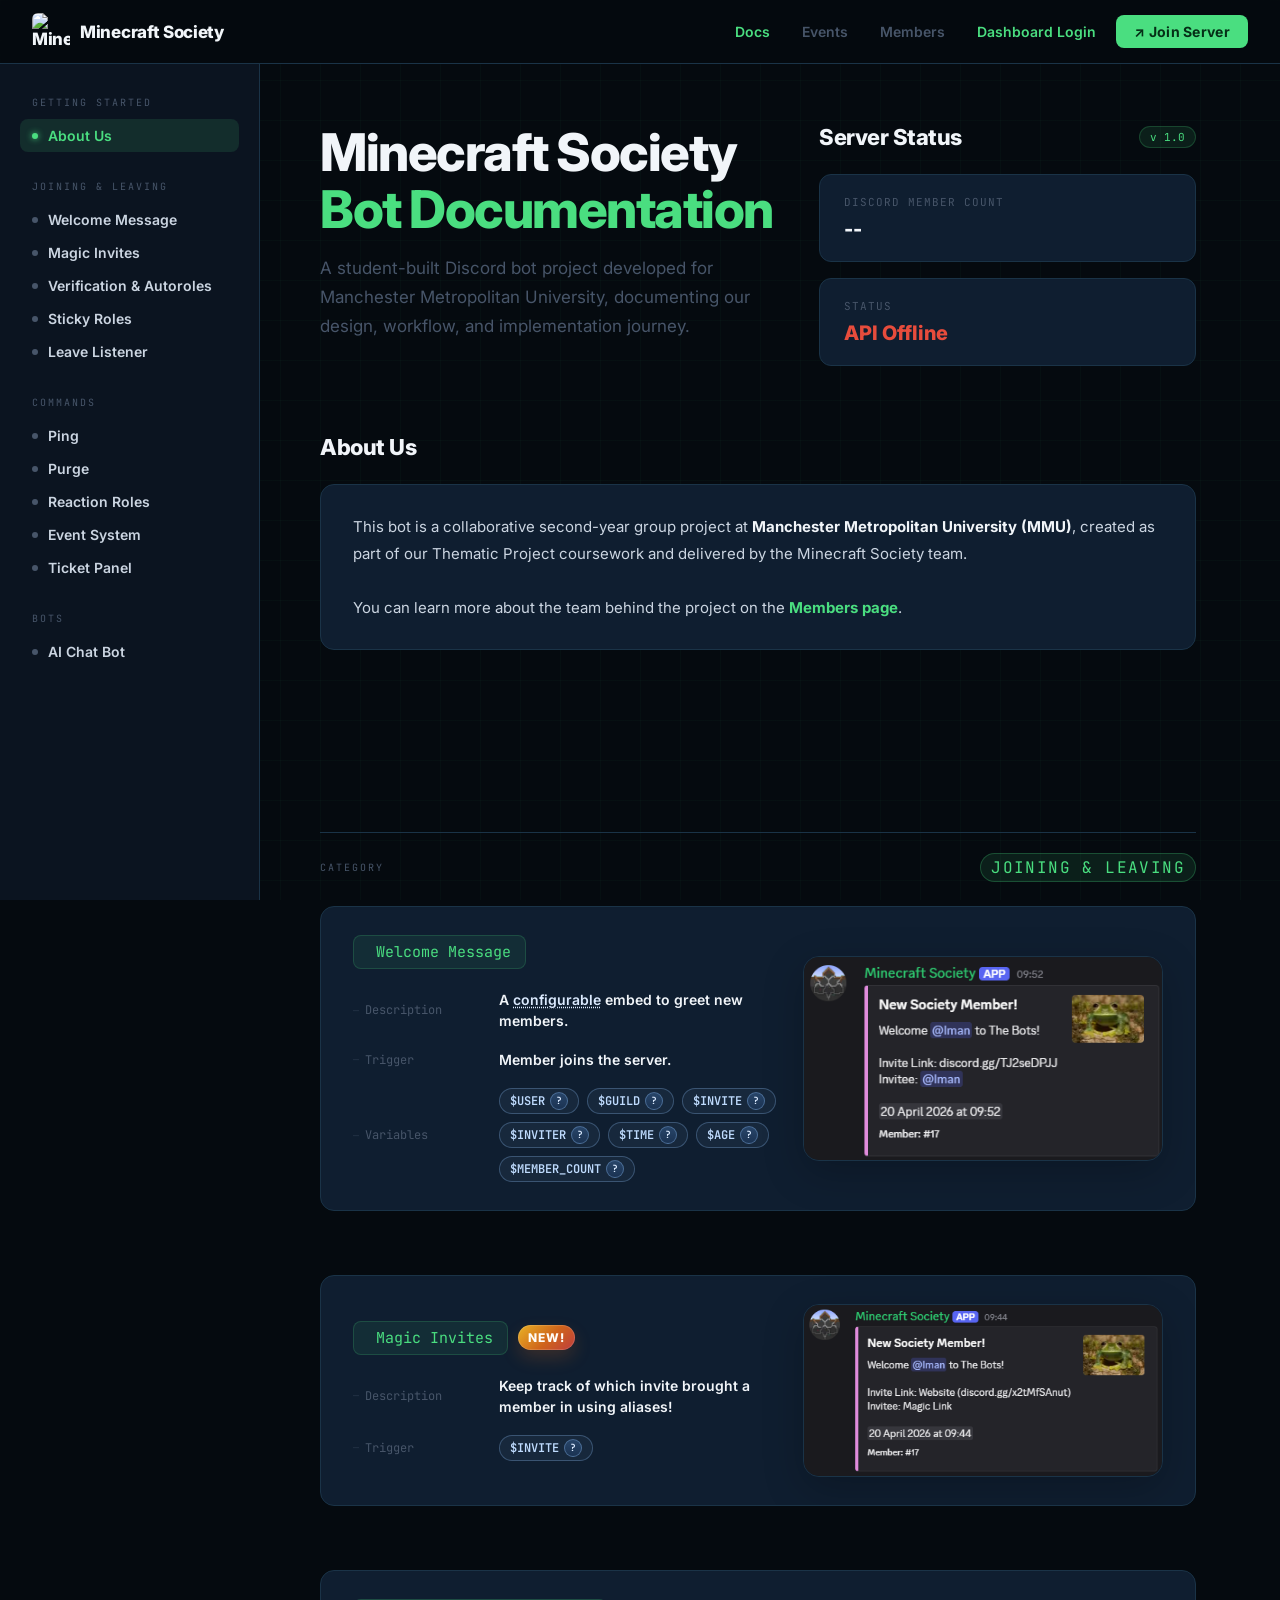
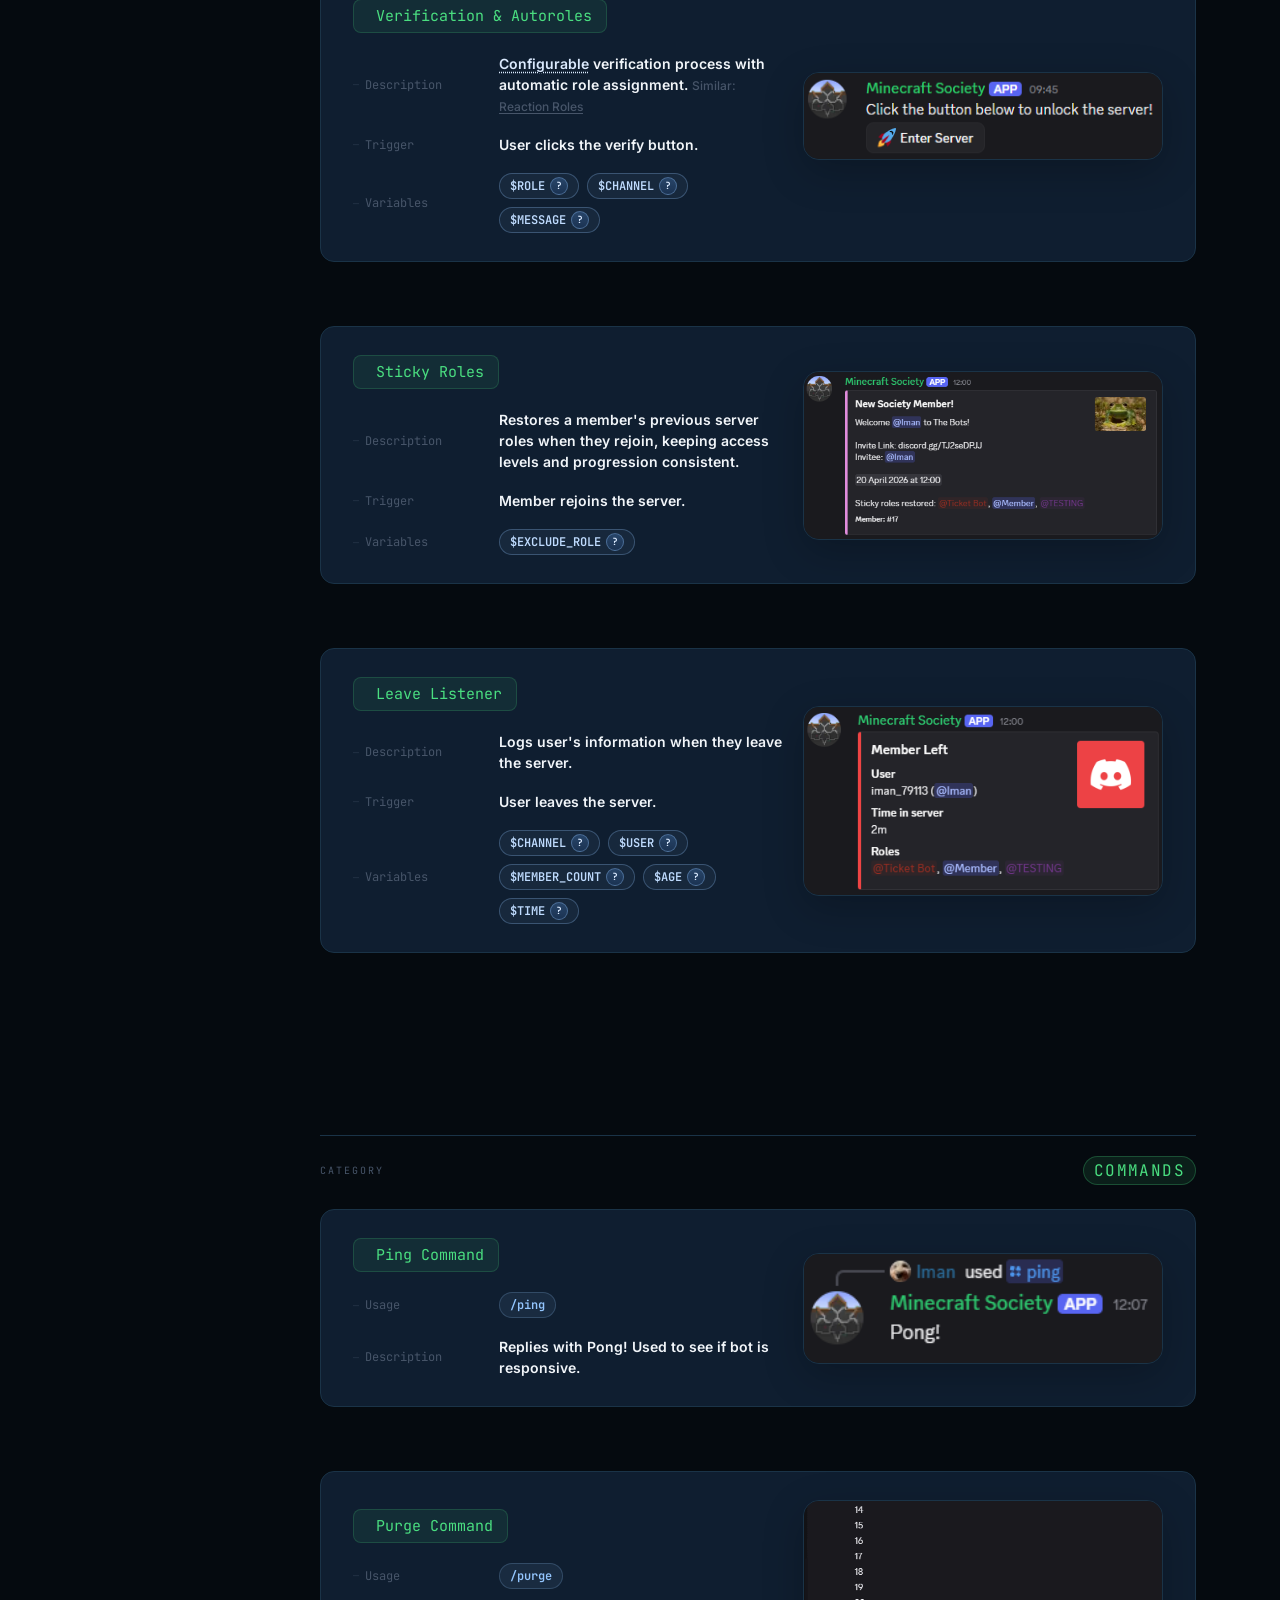
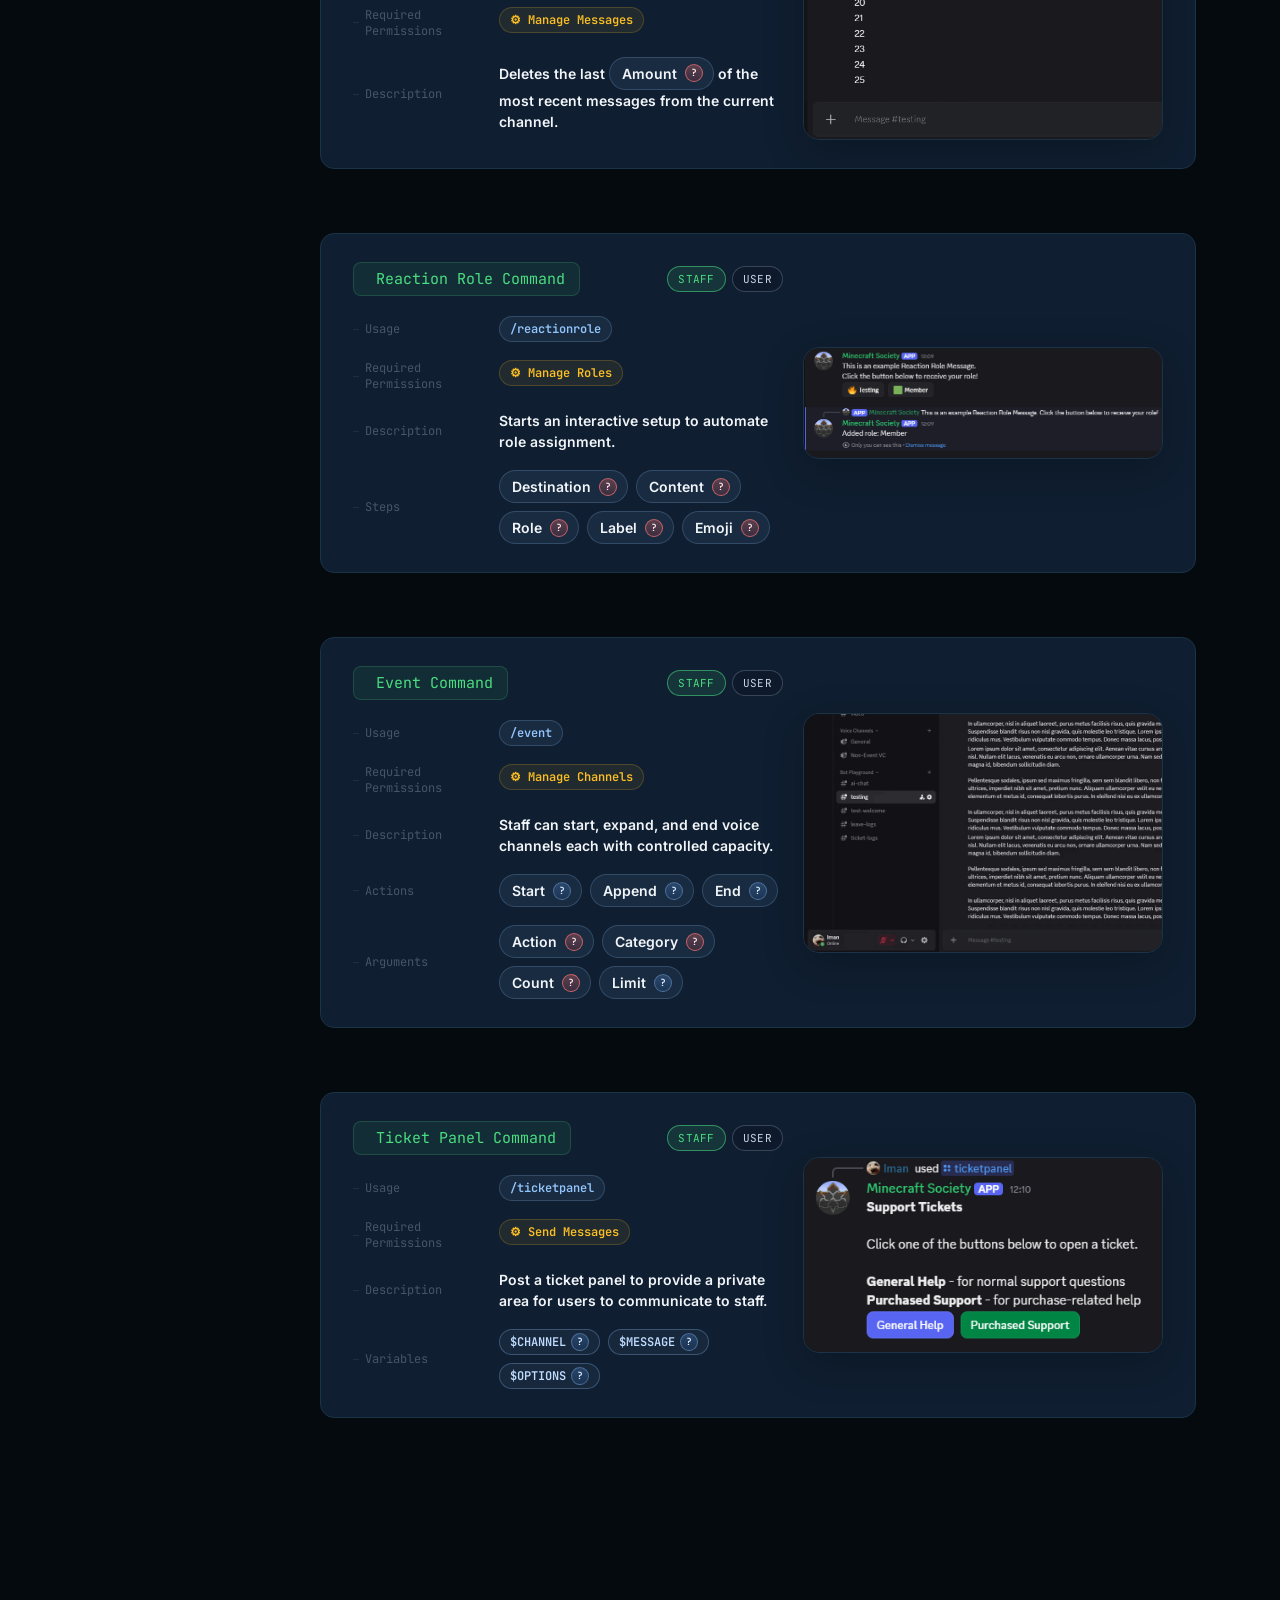
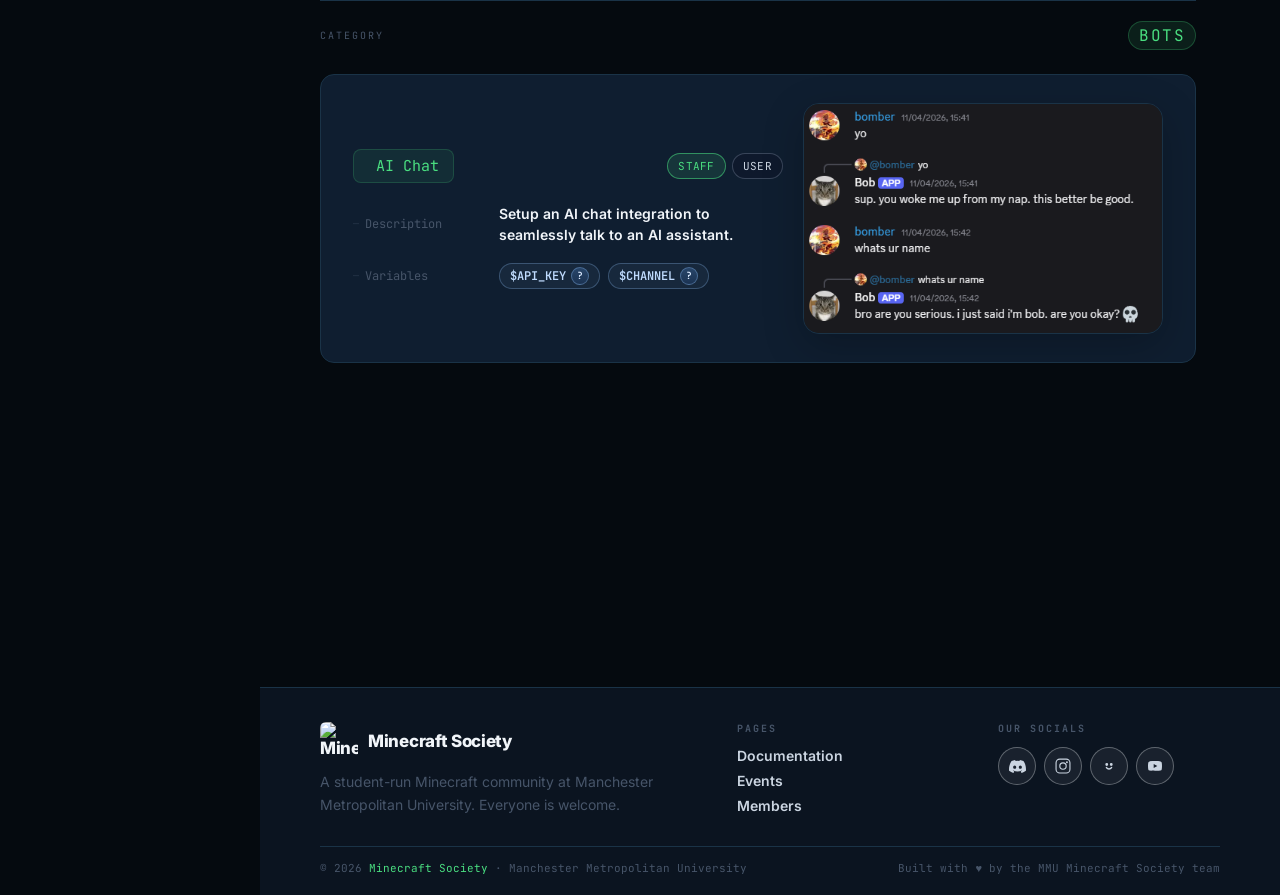
==== commit 6945b3e0: "Added Media" ====
--- a/index.html
+++ b/index.html
@@ -13,7 +13,7 @@
 <meta name="theme-color" content="#4ade80">
 
 <!-- Favicon -->
-<link rel="icon" href="/Inner.png">
+<link rel="icon" href="/media/Inner.png">
 
 <link rel="preconnect" href="https://fonts.googleapis.com">
 <link rel="preconnect" href="https://fonts.gstatic.com" crossorigin>
@@ -124,16 +124,17 @@
 
 .command-media {
   width:100%;
+  display:flex;
+  align-items:center;
 }
 
 .command-gif {
   display:block;
   width:100%;
+  height:auto;
   border-radius:16px;
   border:1px solid var(--border);
-  background:var(--surface);
-  aspect-ratio:16 / 10;
-  object-fit:cover;
+  background:transparent;
   box-shadow:0 12px 40px rgba(0,0,0,.22);
   -webkit-user-select:none;
   user-select:none;
@@ -494,7 +495,7 @@
   display:grid;
   grid-template-columns:minmax(0, 1fr) minmax(260px, 360px);
   gap:20px;
-  align-items:start;
+  align-items:center;
 }
 .command-box::before {
   content:''; position:absolute; top:0; left:0;
@@ -776,7 +777,7 @@
         </div>
       </div>
       <div class="command-media">
-        <img class="command-gif" src="https://picsum.photos/seed/welcome-system/640/420" alt="Welcome system placeholder preview">
+        <img class="command-gif" src="/media/Welcome Message.png" alt="Welcome system preview">
       </div>
     </div>
   </section>
@@ -799,7 +800,7 @@
         </div>
       </div>
       <div class="command-media">
-        <img class="command-gif" src="https://picsum.photos/seed/magic-invites/640/420" alt="Magic invites placeholder preview">
+        <img class="command-gif" src="/media/Magic Invites.png" alt="Magic invites preview">
       </div>
     </div>
   </section>
@@ -822,7 +823,7 @@
         </div>
       </div>
       <div class="command-media">
-        <img class="command-gif" src="https://picsum.photos/seed/verification-system/640/420" alt="Verification system placeholder preview">
+        <img class="command-gif" src="/media/Verification.png" alt="Verification system preview">
       </div>
     </div>
   </section>
@@ -843,7 +844,7 @@
         </div>
       </div>
       <div class="command-media">
-        <img class="command-gif" src="https://picsum.photos/seed/sticky-roles/640/420" alt="Sticky roles placeholder preview">
+        <img class="command-gif" src="/media/Sticky Roles.png" alt="Sticky roles preview">
       </div>
     </div>
   </section>
@@ -868,7 +869,7 @@
         </div>
       </div>
       <div class="command-media">
-        <img class="command-gif" src="https://picsum.photos/seed/leave-listener/640/420" alt="Leave listener placeholder preview">
+        <img class="command-gif" src="/media/LeaveListener.png" alt="Leave listener preview">
       </div>
     </div>
   </section>
@@ -890,7 +891,7 @@
         </div>
       </div>
       <div class="command-media">
-        <img class="command-gif" src="https://picsum.photos/seed/ping-command/640/420" alt="Ping command placeholder preview">
+        <img class="command-gif" src="/media/Ping.png" alt="Ping command preview">
       </div>
     </div>
   </section>
@@ -906,7 +907,7 @@
         </div>
       </div>
       <div class="command-media">
-        <img class="command-gif" src="https://picsum.photos/seed/purge-command/640/420" alt="Purge command placeholder preview">
+        <img class="command-gif" src="/media/PurgeGif.gif" alt="Purge command preview">
       </div>
     </div>
   </section>
@@ -934,7 +935,7 @@
         </div>
       </div>
       <div class="command-media">
-        <img class="command-gif" src="https://picsum.photos/seed/reactionrole-command/640/420" alt="Reaction role placeholder preview">
+        <img class="command-gif" src="/media/ReactionRole.png" alt="Reaction role preview">
       </div>
     </div>
   </section>
@@ -969,7 +970,7 @@
         </div>
       </div>
       <div class="command-media">
-        <img class="command-gif" src="https://picsum.photos/seed/event-command/640/420" alt="Event command placeholder preview">
+        <img class="command-gif" src="/media/EventGif.gif" alt="Event command preview">
       </div>
     </div>
   </section>
@@ -993,7 +994,7 @@
         </div>
       </div>
       <div class="command-media">
-        <img class="command-gif" src="https://picsum.photos/seed/ticketpanel-command/640/420" alt="Ticket panel placeholder preview">
+        <img class="command-gif" src="/media/TicketPanel.png" alt="Ticket panel preview">
       </div>
     </div>
   </section>
@@ -1022,7 +1023,7 @@
         </div>
       </div>
       <div class="command-media">
-        <img class="command-gif" src="https://picsum.photos/seed/ai-chat-bot/640/420" alt="AI chat placeholder preview">
+        <img class="command-gif" src="/media/AI.png" alt="AI chat preview">
       </div>
     </div>
   </section>
@@ -1307,15 +1308,9 @@
     return null;
   }
 
-  function withRoleImageSeed(src, role) {
-    if (!src) return src;
-    return src.replace(/\/seed\/([^/]+)\//, (_, seed) => `/seed/${seed}-${role}/`);
-  }
-
   function setCardRole(card, role) {
     const roleKey = card.dataset.roleKey || card.closest('section')?.id;
     const descEl = findDescriptionValue(card);
-    const imgEl = card.querySelector('.command-gif');
 
     card.querySelectorAll('.role-btn').forEach(btn => {
       btn.classList.toggle('active', btn.dataset.role === role);
@@ -1332,13 +1327,6 @@
       }
     }
 
-    if (imgEl) {
-      if (!imgEl.dataset.userSrc) {
-        imgEl.dataset.userSrc = imgEl.src;
-      }
-      imgEl.src = withRoleImageSeed(imgEl.dataset.userSrc, role);
-    }
-
     // Toggle visibility of staff-only and user-only rows.
     const staffOnlyRows = card.querySelectorAll('.staff-only-row');
     staffOnlyRows.forEach(row => {
